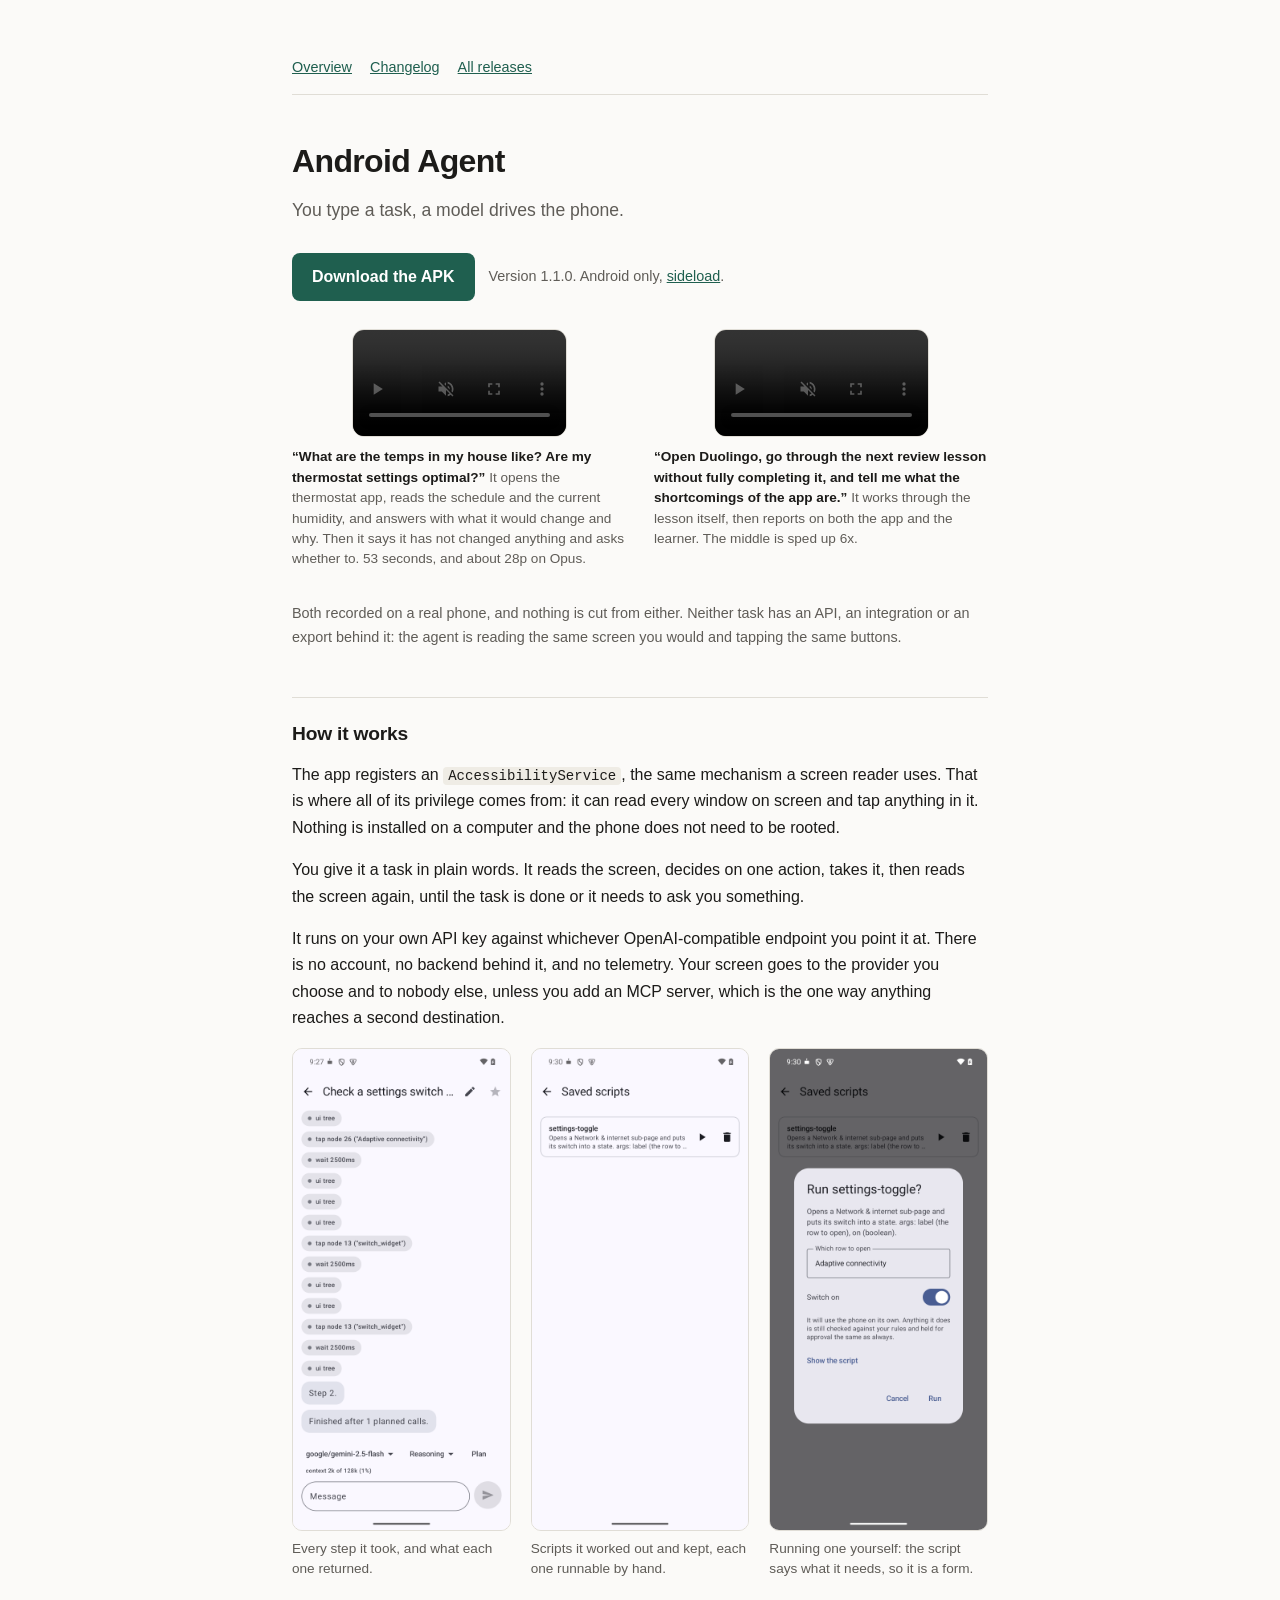
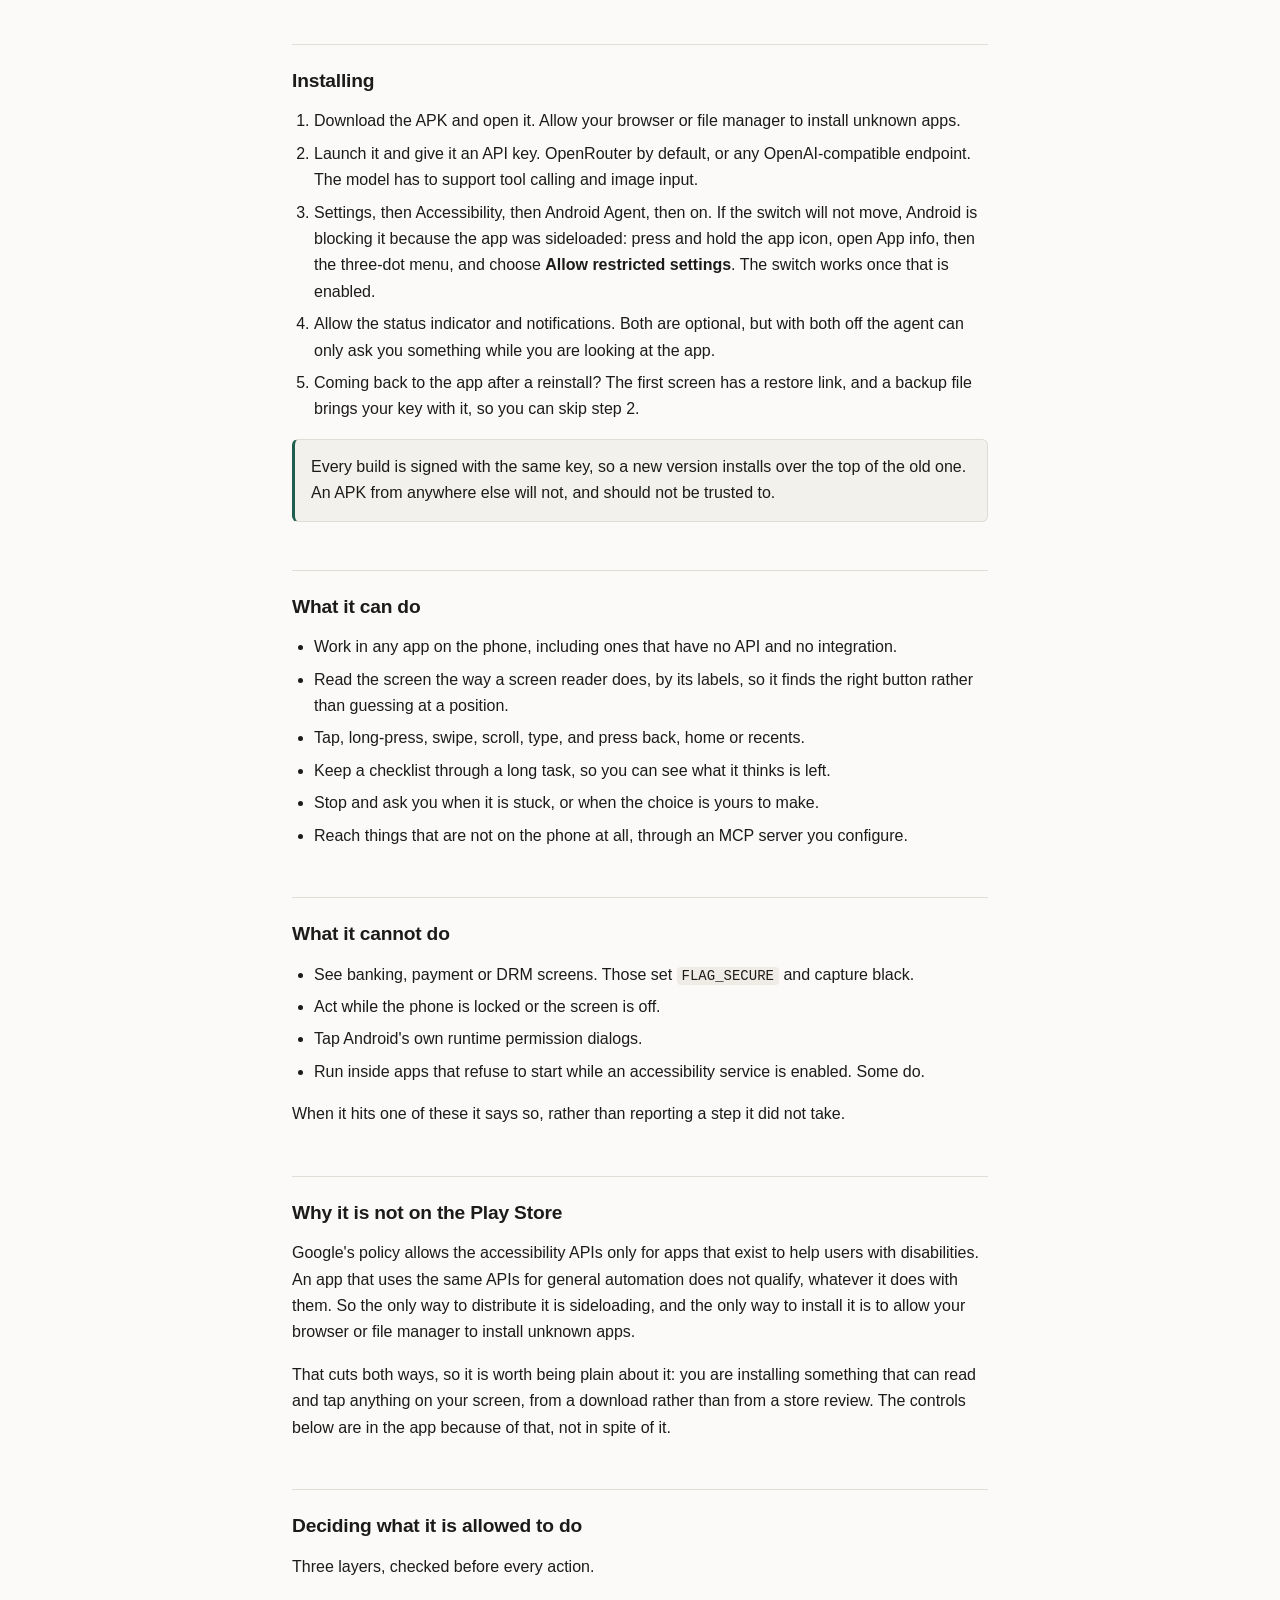
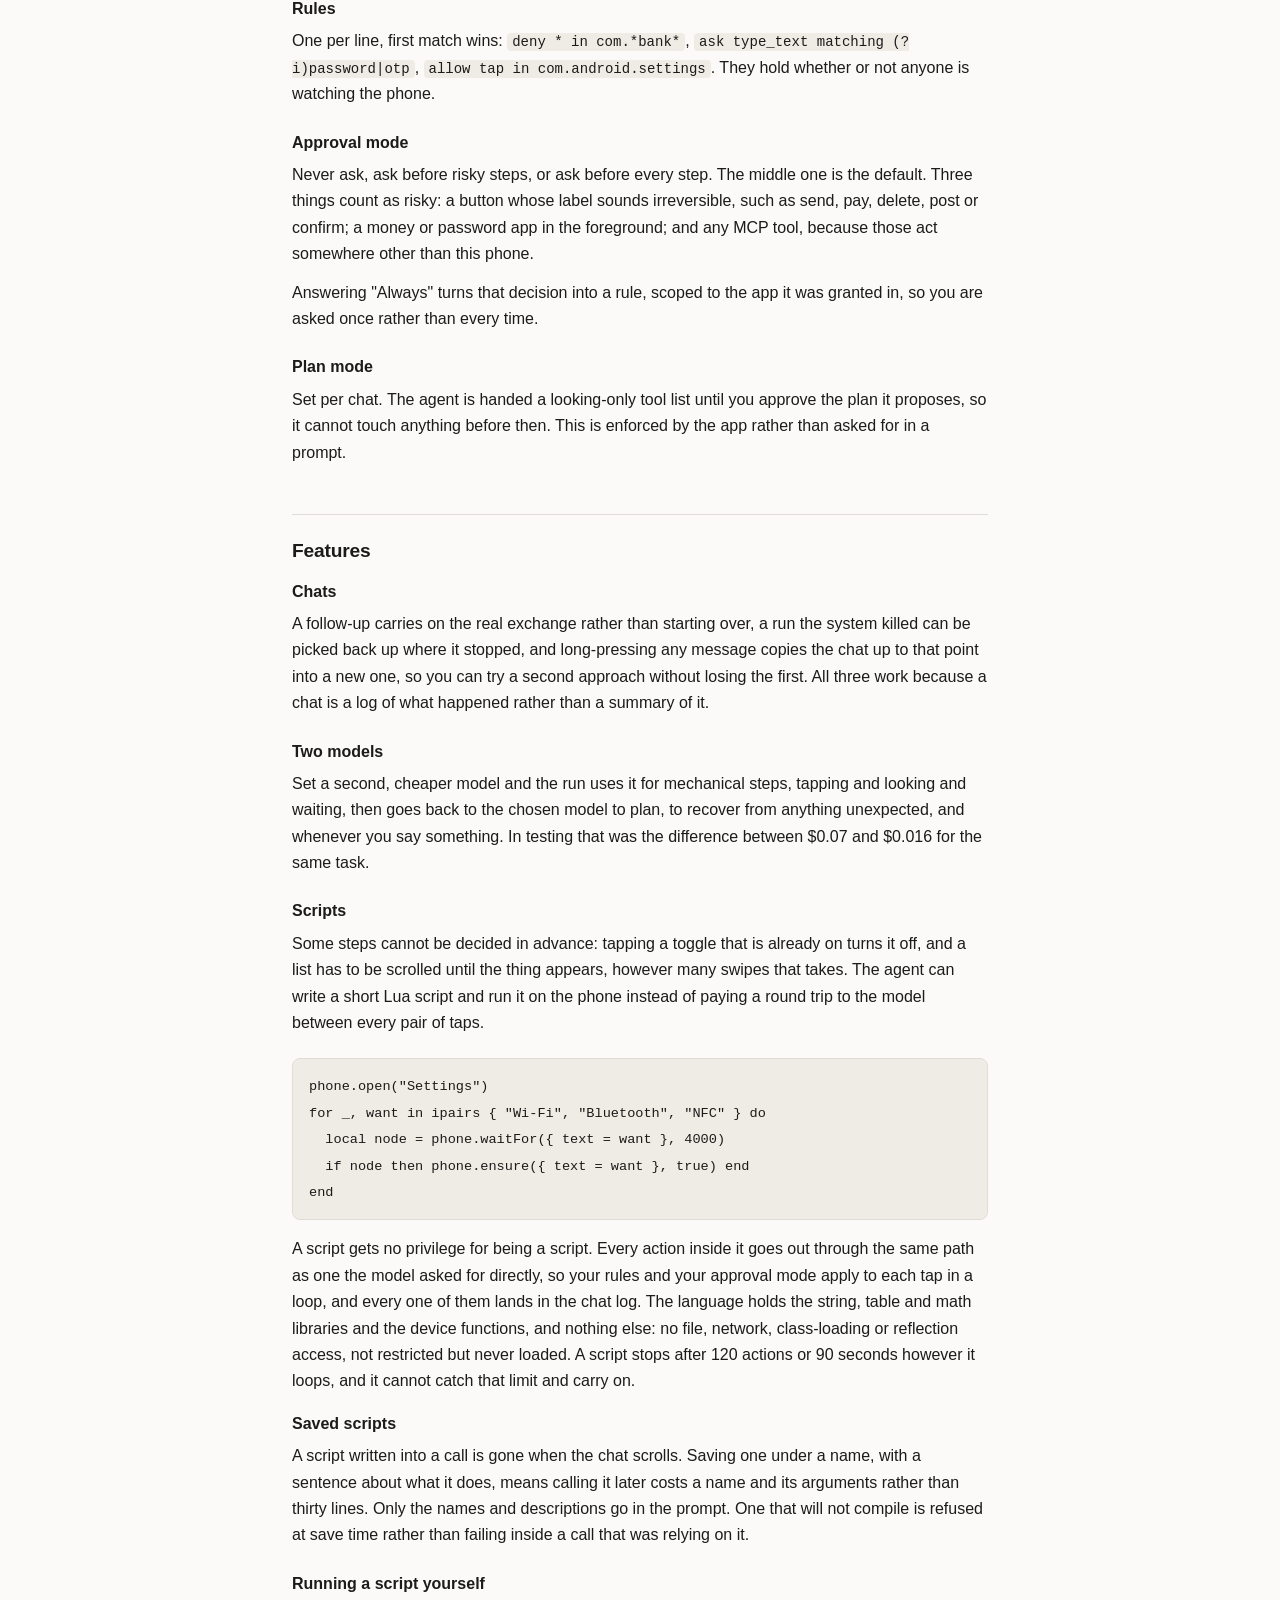
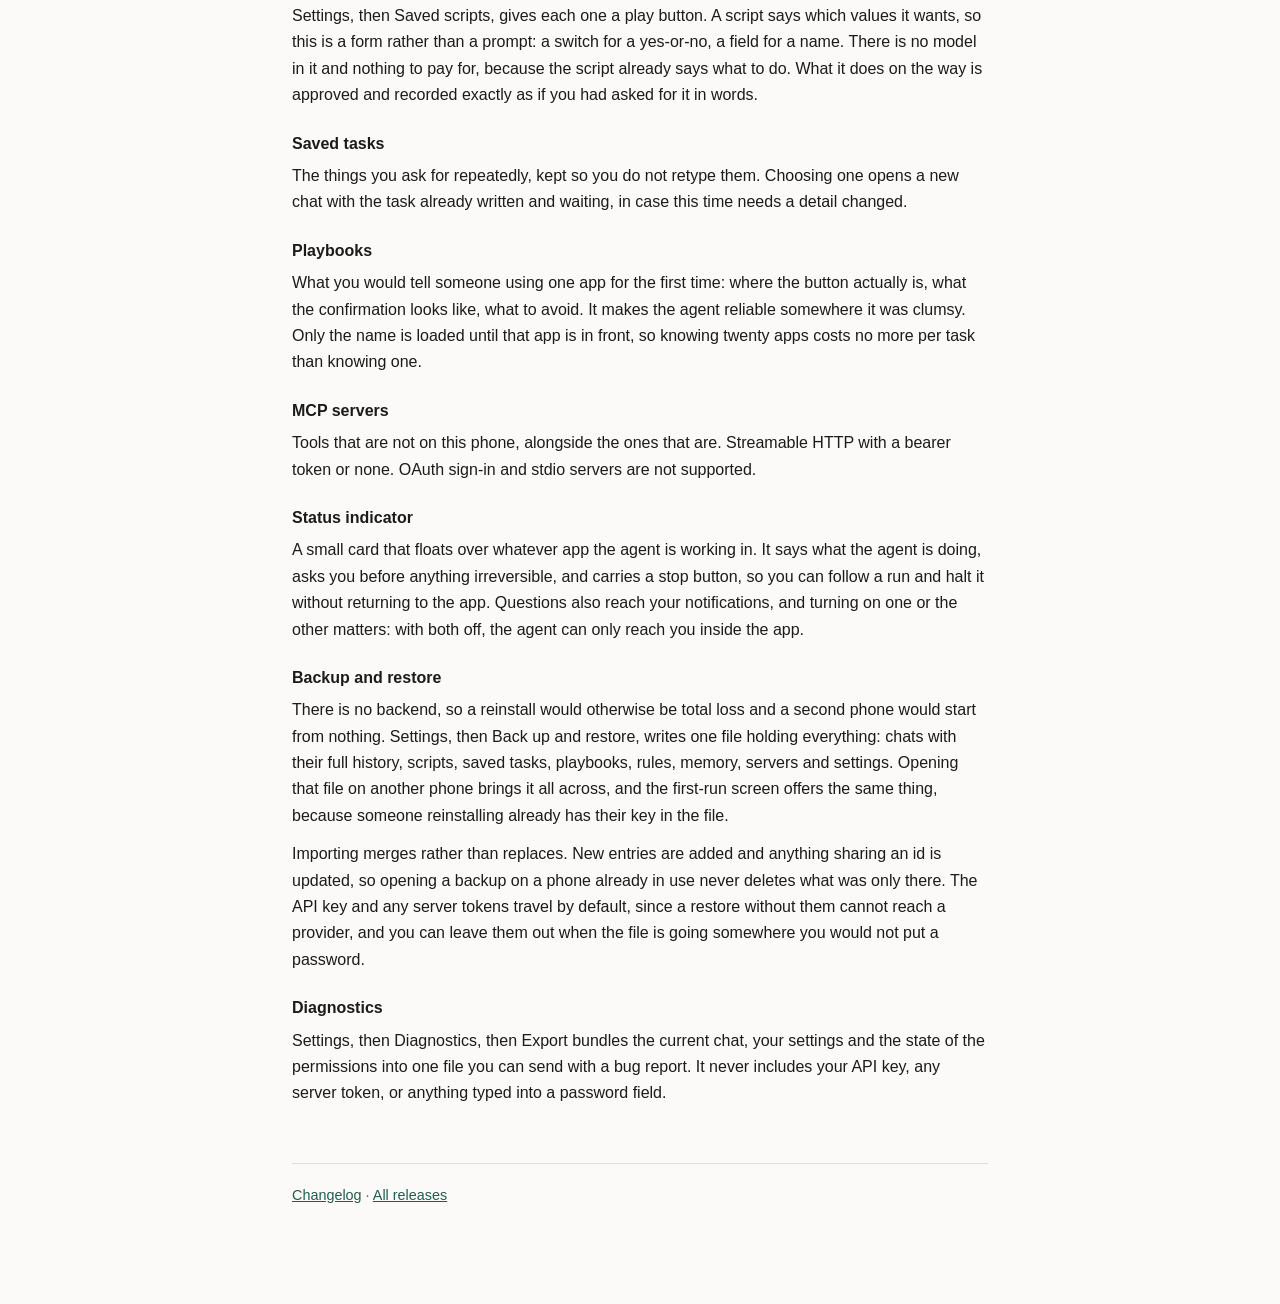
==== index.html @ 2c6f52ae "Stop claiming nothing was sped up The note under the two recordings still said "nothing sped up or c" ====
<!doctype html>
<html lang="en">
<head>
<meta charset="utf-8">
<meta name="viewport" content="width=device-width, initial-scale=1">
<title>Android Agent</title>
<meta name="description" content="An on-device Android agent. You type a task, a model drives the phone.">
<link rel="stylesheet" href="style.css">
</head>
<body>
<div class="wrap">

<nav class="top">
  <a href="./">Overview</a>
  <a href="changelog.html">Changelog</a>
  <a href="https://github.com/Fox-Islam/android-agent-builds/releases">All releases</a>
</nav>

<h1>Android Agent</h1>
<p class="lede">You type a task, a model drives the phone.</p>

<div class="download">
  <a class="btn" href="https://github.com/Fox-Islam/android-agent-builds/releases/latest/download/android-agent.apk">Download the APK</a>
  <span class="meta">Version 1.1.0. Android only, <a href="#installing">sideload</a>.</span>
</div>

<div class="demos">
  <figure>
    <video controls muted playsinline preload="metadata" width="576" height="1280">
      <source src="media/thermostat.mp4#t=0.5" type="video/mp4">
    </video>
    <figcaption><strong>&ldquo;What are the temps in my house like? Are my thermostat
    settings optimal?&rdquo;</strong> It opens the thermostat app, reads the schedule and the
    current humidity, and answers with what it would change and why. Then it says it has not
    changed anything and asks whether to. 53 seconds, and about 28p on Opus.</figcaption>
  </figure>
  <figure>
    <video controls muted playsinline preload="metadata" width="576" height="1280">
      <source src="media/duolingo.mp4#t=0.5" type="video/mp4">
    </video>
    <figcaption><strong>&ldquo;Open Duolingo, go through the next review lesson without fully
    completing it, and tell me what the shortcomings of the app are.&rdquo;</strong> It works
    through the lesson itself, then reports on both the app and the learner. The middle is
    sped up 6x.</figcaption>
  </figure>
</div>

<p class="demo-note">Both recorded on a real phone, and nothing is cut from either. Neither task
has an API, an integration or an export behind it: the agent is reading the same screen you would
and tapping the same buttons.</p>

<h2>How it works</h2>

<p>The app registers an <code>AccessibilityService</code>, the same mechanism a screen reader
uses. That is where all of its privilege comes from: it can read every window on screen and tap
anything in it. Nothing is installed on a computer and the phone does not need to be rooted.</p>

<p>You give it a task in plain words. It reads the screen, decides on one action, takes it, then
reads the screen again, until the task is done or it needs to ask you something.</p>

<p>It runs on your own API key against whichever OpenAI-compatible endpoint you point it at.
There is no account, no backend behind it, and no telemetry. Your screen goes to the provider you
choose and to nobody else, unless you add an MCP server, which is the one way anything reaches a
second destination.</p>

<div class="shots">
  <figure>
    <img src="media/chat.png" alt="A chat transcript showing the agent's steps, each tool call
    listed with what it did and what came back." loading="lazy" width="1080" height="2400">
    <figcaption>Every step it took, and what each one returned.</figcaption>
  </figure>
  <figure>
    <img src="media/scripts.png" alt="The Saved scripts screen, listing one script called
    settings-toggle with a play button and a delete button." loading="lazy" width="1080" height="2400">
    <figcaption>Scripts it worked out and kept, each one runnable by hand.</figcaption>
  </figure>
  <figure>
    <img src="media/run-form.png" alt="A dialog headed Run settings-toggle, with a text field
    labelled Which row to open and a switch labelled Switch on." loading="lazy" width="1080" height="2400">
    <figcaption>Running one yourself: the script says what it needs, so it is a form.</figcaption>
  </figure>
</div>

<h2 id="installing">Installing</h2>

<ol>
  <li>Download the APK and open it. Allow your browser or file manager to install unknown apps.</li>
  <li>Launch it and give it an API key. OpenRouter by default, or any OpenAI-compatible endpoint.
      The model has to support tool calling and image input.</li>
  <li>Settings, then Accessibility, then Android Agent, then on. If the switch will not move,
      Android is blocking it because the app was sideloaded: press and hold the app icon, open App
      info, then the three-dot menu, and choose <strong>Allow restricted settings</strong>. The
      switch works once that is enabled.</li>
  <li>Allow the status indicator and notifications. Both are optional, but with both off the agent
      can only ask you something while you are looking at the app.</li>
  <li>Coming back to the app after a reinstall? The first screen has a restore link, and a backup
      file brings your key with it, so you can skip step 2.</li>
</ol>

<div class="note">
  <p>Every build is signed with the same key, so a new version installs over the top of the old one.
  An APK from anywhere else will not, and should not be trusted to.</p>
</div>

<h2>What it can do</h2>

<ul>
  <li>Work in any app on the phone, including ones that have no API and no integration.</li>
  <li>Read the screen the way a screen reader does, by its labels, so it finds the right
      button rather than guessing at a position.</li>
  <li>Tap, long-press, swipe, scroll, type, and press back, home or recents.</li>
  <li>Keep a checklist through a long task, so you can see what it thinks is left.</li>
  <li>Stop and ask you when it is stuck, or when the choice is yours to make.</li>
  <li>Reach things that are not on the phone at all, through an MCP server you configure.</li>
</ul>

<h2>What it cannot do</h2>

<ul>
  <li>See banking, payment or DRM screens. Those set <code>FLAG_SECURE</code> and capture black.</li>
  <li>Act while the phone is locked or the screen is off.</li>
  <li>Tap Android's own runtime permission dialogs.</li>
  <li>Run inside apps that refuse to start while an accessibility service is enabled. Some do.</li>
</ul>

<p>When it hits one of these it says so, rather than reporting a step it did not take.</p>

<h2>Why it is not on the Play Store</h2>

<p>Google's policy allows the accessibility APIs only for apps that exist to help users with
disabilities. An app that uses the same APIs for general automation does not qualify, whatever it
does with them. So the only way to distribute it is sideloading, and the only way to install it
is to allow your browser or file manager to install unknown apps.</p>

<p>That cuts both ways, so it is worth being plain about it: you are installing something that can
read and tap anything on your screen, from a download rather than from a store review. The controls
below are in the app because of that, not in spite of it.</p>

<h2>Deciding what it is allowed to do</h2>

<p>Three layers, checked before every action.</p>

<div class="feature">
  <h3>Rules</h3>
  <p>One per line, first match wins:
  <code>deny * in com.*bank*</code>, <code>ask type_text matching (?i)password|otp</code>,
  <code>allow tap in com.android.settings</code>. They hold whether or not anyone is watching
  the phone.</p>
</div>

<div class="feature">
  <h3>Approval mode</h3>
  <p>Never ask, ask before risky steps, or ask before every step. The middle one is the default.
  Three things count as risky: a button whose label sounds irreversible, such as send, pay,
  delete, post or confirm; a money or password app in the foreground; and any MCP tool, because
  those act somewhere other than this phone.</p>
  <p>Answering "Always" turns that decision into a rule, scoped to the app it was granted in, so
  you are asked once rather than every time.</p>
</div>

<div class="feature">
  <h3>Plan mode</h3>
  <p>Set per chat. The agent is handed a looking-only tool list until you approve the plan it
  proposes, so it cannot touch anything before then. This is enforced by the app rather than
  asked for in a prompt.</p>
</div>

<h2>Features</h2>

<div class="feature">
  <h3>Chats</h3>
  <p>A follow-up carries on the real exchange rather than starting over, a run the system killed
  can be picked back up where it stopped, and long-pressing any message copies the chat up to
  that point into a new one, so you can try a second approach without losing the first. All three
  work because a chat is a log of what happened rather than a summary of it.</p>
</div>

<div class="feature">
  <h3>Two models</h3>
  <p>Set a second, cheaper model and the run uses it for mechanical steps, tapping and looking and
  waiting, then goes back to the chosen model to plan, to recover from anything unexpected, and
  whenever you say something. In testing that was the difference between $0.07 and $0.016 for the
  same task.</p>
</div>

<div class="feature">
  <h3>Scripts</h3>
  <p>Some steps cannot be decided in advance: tapping a toggle that is already on turns it off, and
  a list has to be scrolled until the thing appears, however many swipes that takes. The agent can
  write a short Lua script and run it on the phone instead of paying a round trip to the model
  between every pair of taps.</p>
</div>

<pre><code>phone.open("Settings")
for _, want in ipairs { "Wi-Fi", "Bluetooth", "NFC" } do
  local node = phone.waitFor({ text = want }, 4000)
  if node then phone.ensure({ text = want }, true) end
end</code></pre>

<p>A script gets no privilege for being a script. Every action inside it goes out through the same
path as one the model asked for directly, so your rules and your approval mode apply to each tap in
a loop, and every one of them lands in the chat log. The language holds the string, table and math
libraries and the device functions, and nothing else: no file, network, class-loading or reflection
access, not restricted but never loaded. A script stops after 120 actions or 90 seconds however it
loops, and it cannot catch that limit and carry on.</p>

<div class="feature">
  <h3>Saved scripts</h3>
  <p>A script written into a call is gone when the chat scrolls. Saving one under a name, with a
  sentence about what it does, means calling it later costs a name and its arguments rather than
  thirty lines. Only the names and descriptions go in the prompt. One that will not compile is
  refused at save time rather than failing inside a call that was relying on it.</p>
</div>

<div class="feature">
  <h3>Running a script yourself</h3>
  <p>Settings, then Saved scripts, gives each one a play button. A script says which values it wants,
  so this is a form rather than a prompt: a switch for a yes-or-no, a field for a name. There is no
  model in it and nothing to pay for, because the script already says what to do. What it does on the
  way is approved and recorded exactly as if you had asked for it in words.</p>
</div>

<div class="feature">
  <h3>Saved tasks</h3>
  <p>The things you ask for repeatedly, kept so you do not retype them. Choosing one opens a new
  chat with the task already written and waiting, in case this time needs a detail changed.</p>
</div>

<div class="feature">
  <h3>Playbooks</h3>
  <p>What you would tell someone using one app for the first time: where the button actually is,
  what the confirmation looks like, what to avoid. It makes the agent reliable somewhere it was
  clumsy. Only the name is loaded until that app is in front, so knowing twenty apps costs no more
  per task than knowing one.</p>
</div>

<div class="feature">
  <h3>MCP servers</h3>
  <p>Tools that are not on this phone, alongside the ones that are. Streamable HTTP with a bearer
  token or none. OAuth sign-in and stdio servers are not supported.</p>
</div>

<div class="feature">
  <h3>Status indicator</h3>
  <p>A small card that floats over whatever app the agent is working in. It says what the agent is
  doing, asks you before anything irreversible, and carries a stop button, so you can follow a run
  and halt it without returning to the app. Questions also reach your notifications, and turning on
  one or the other matters: with both off, the agent can only reach you inside the app.</p>
</div>

<div class="feature">
  <h3>Backup and restore</h3>
  <p>There is no backend, so a reinstall would otherwise be total loss and a second phone would
  start from nothing. Settings, then Back up and restore, writes one file holding everything: chats
  with their full history, scripts, saved tasks, playbooks, rules, memory, servers and settings.
  Opening that file on another phone brings it all across, and the first-run screen offers the same
  thing, because someone reinstalling already has their key in the file.</p>
  <p>Importing merges rather than replaces. New entries are added and anything sharing an id is
  updated, so opening a backup on a phone already in use never deletes what was only there. The API
  key and any server tokens travel by default, since a restore without them cannot reach a provider,
  and you can leave them out when the file is going somewhere you would not put a password.</p>
</div>

<div class="feature">
  <h3>Diagnostics</h3>
  <p>Settings, then Diagnostics, then Export bundles the current chat, your settings and the state of
  the permissions into one file you can send with a bug report. It never includes your API key, any
  server token, or anything typed into a password field.</p>
</div>


<footer>
  <p><a href="changelog.html">Changelog</a> &middot;
     <a href="https://github.com/Fox-Islam/android-agent-builds/releases">All releases</a></p>
</footer>

</div>
</body>
</html>
---- style.css ----
:root {
  --bg: #fbfaf8;
  --fg: #1c1b19;
  --muted: #5f5c57;
  --rule: #e0ddd6;
  --card: #f3f1ec;
  --link: #1f5f4f;
  --accent: #1f5f4f;
  --accent-fg: #ffffff;
  --code-bg: #efece5;
}

@media (prefers-color-scheme: dark) {
  :root {
    --bg: #17161a;
    --fg: #e8e6e1;
    --muted: #a09d97;
    --rule: #32303a;
    --card: #211f26;
    --link: #7fd0b6;
    --accent: #7fd0b6;
    --accent-fg: #10231d;
    --code-bg: #242229;
  }
}

* { box-sizing: border-box; }

body {
  margin: 0;
  background: var(--bg);
  color: var(--fg);
  font: 16px/1.65 -apple-system, BlinkMacSystemFont, "Segoe UI", Roboto, Helvetica, Arial, sans-serif;
  -webkit-font-smoothing: antialiased;
}

.wrap {
  max-width: 46rem;
  margin: 0 auto;
  padding: 0 20px;
  padding-block: 56px 80px;
}

h1 {
  font-size: 2rem;
  letter-spacing: -0.02em;
  margin: 0 0 8px;
}

h2 {
  font-size: 1.2rem;
  letter-spacing: -0.01em;
  margin: 48px 0 12px;
  padding-top: 20px;
  border-top: 1px solid var(--rule);
}

h3 {
  font-size: 1rem;
  margin: 28px 0 6px;
}

p, ul, ol { margin: 0 0 16px; }
ul, ol { padding-left: 22px; }
li { margin-bottom: 6px; }

a { color: var(--link); }
a:hover { text-decoration: none; }

.lede {
  font-size: 1.1rem;
  color: var(--muted);
  margin-bottom: 28px;
}

code {
  background: var(--code-bg);
  padding: 1px 5px;
  border-radius: 4px;
  font-family: ui-monospace, SFMono-Regular, Menlo, Consolas, monospace;
  font-size: 0.875em;
}

pre {
  background: var(--code-bg);
  border: 1px solid var(--rule);
  border-radius: 8px;
  padding: 14px 16px;
  overflow-x: auto;
  margin: 0 0 16px;
}

pre code { background: none; padding: 0; font-size: 0.85rem; }

.download {
  display: flex;
  flex-wrap: wrap;
  align-items: center;
  gap: 14px;
  margin: 28px 0 8px;
}

.btn {
  display: inline-block;
  background: var(--accent);
  color: var(--accent-fg);
  text-decoration: none;
  font-weight: 600;
  padding: 11px 20px;
  border-radius: 8px;
}

.btn:hover { opacity: 0.88; }

.meta { color: var(--muted); font-size: 0.9rem; }

.note {
  background: var(--card);
  border: 1px solid var(--rule);
  border-left: 3px solid var(--accent);
  border-radius: 6px;
  padding: 14px 16px;
  margin: 0 0 16px;
}

.note p:last-child { margin-bottom: 0; }

.feature { margin-bottom: 22px; }
.feature h3 { margin-top: 0; }
.feature p { margin-bottom: 0; }
/* Most feature blocks are one paragraph; the ones that run to two need the gap back. */
.feature p + p { margin-top: 12px; }

nav.top {
  display: flex;
  gap: 18px;
  font-size: 0.9rem;
  margin-bottom: 40px;
  padding-bottom: 14px;
  border-bottom: 1px solid var(--rule);
}

footer {
  margin-top: 56px;
  padding-top: 20px;
  border-top: 1px solid var(--rule);
  color: var(--muted);
  font-size: 0.9rem;
}

.release { margin-bottom: 44px; }

.release h2 {
  display: flex;
  flex-wrap: wrap;
  align-items: baseline;
  gap: 12px;
}

.release h2 .date {
  font-size: 0.85rem;
  font-weight: 400;
  color: var(--muted);
}

/* ---- screenshots and the demo ------------------------------------------------ */

figure { margin: 0 0 16px; }

/* Two recordings side by side, stacking on a narrow screen. */
.demos {
  display: grid;
  grid-template-columns: repeat(auto-fit, minmax(230px, 1fr));
  gap: 28px;
  margin: 28px 0 16px;
}

.demos figure {
  display: flex;
  flex-direction: column;
  align-items: center;
}

/* A 576x1280 recording at full column width is 750px tall, which turns the top of the page
   into a wall of phone. Held to something nearer the size the thing actually is. */
.demos video {
  width: 100%;
  max-width: 215px;
  height: auto;
  border: 1px solid var(--rule);
  border-radius: 12px;
  background: var(--card);
  margin-bottom: 10px;
}

.demos figcaption strong { color: var(--fg); font-weight: 600; }

.demo-note {
  color: var(--muted);
  font-size: 0.9rem;
}

figcaption {
  color: var(--muted);
  font-size: 0.85rem;
  line-height: 1.5;
}

/* Phone screenshots are tall, so they get narrow columns and a shared baseline. */
.shots {
  display: grid;
  grid-template-columns: repeat(auto-fit, minmax(150px, 1fr));
  gap: 20px;
  margin: 0 0 24px;
}

.shots img {
  width: 100%;
  height: auto;
  display: block;
  border: 1px solid var(--rule);
  border-radius: 10px;
  margin-bottom: 8px;
}
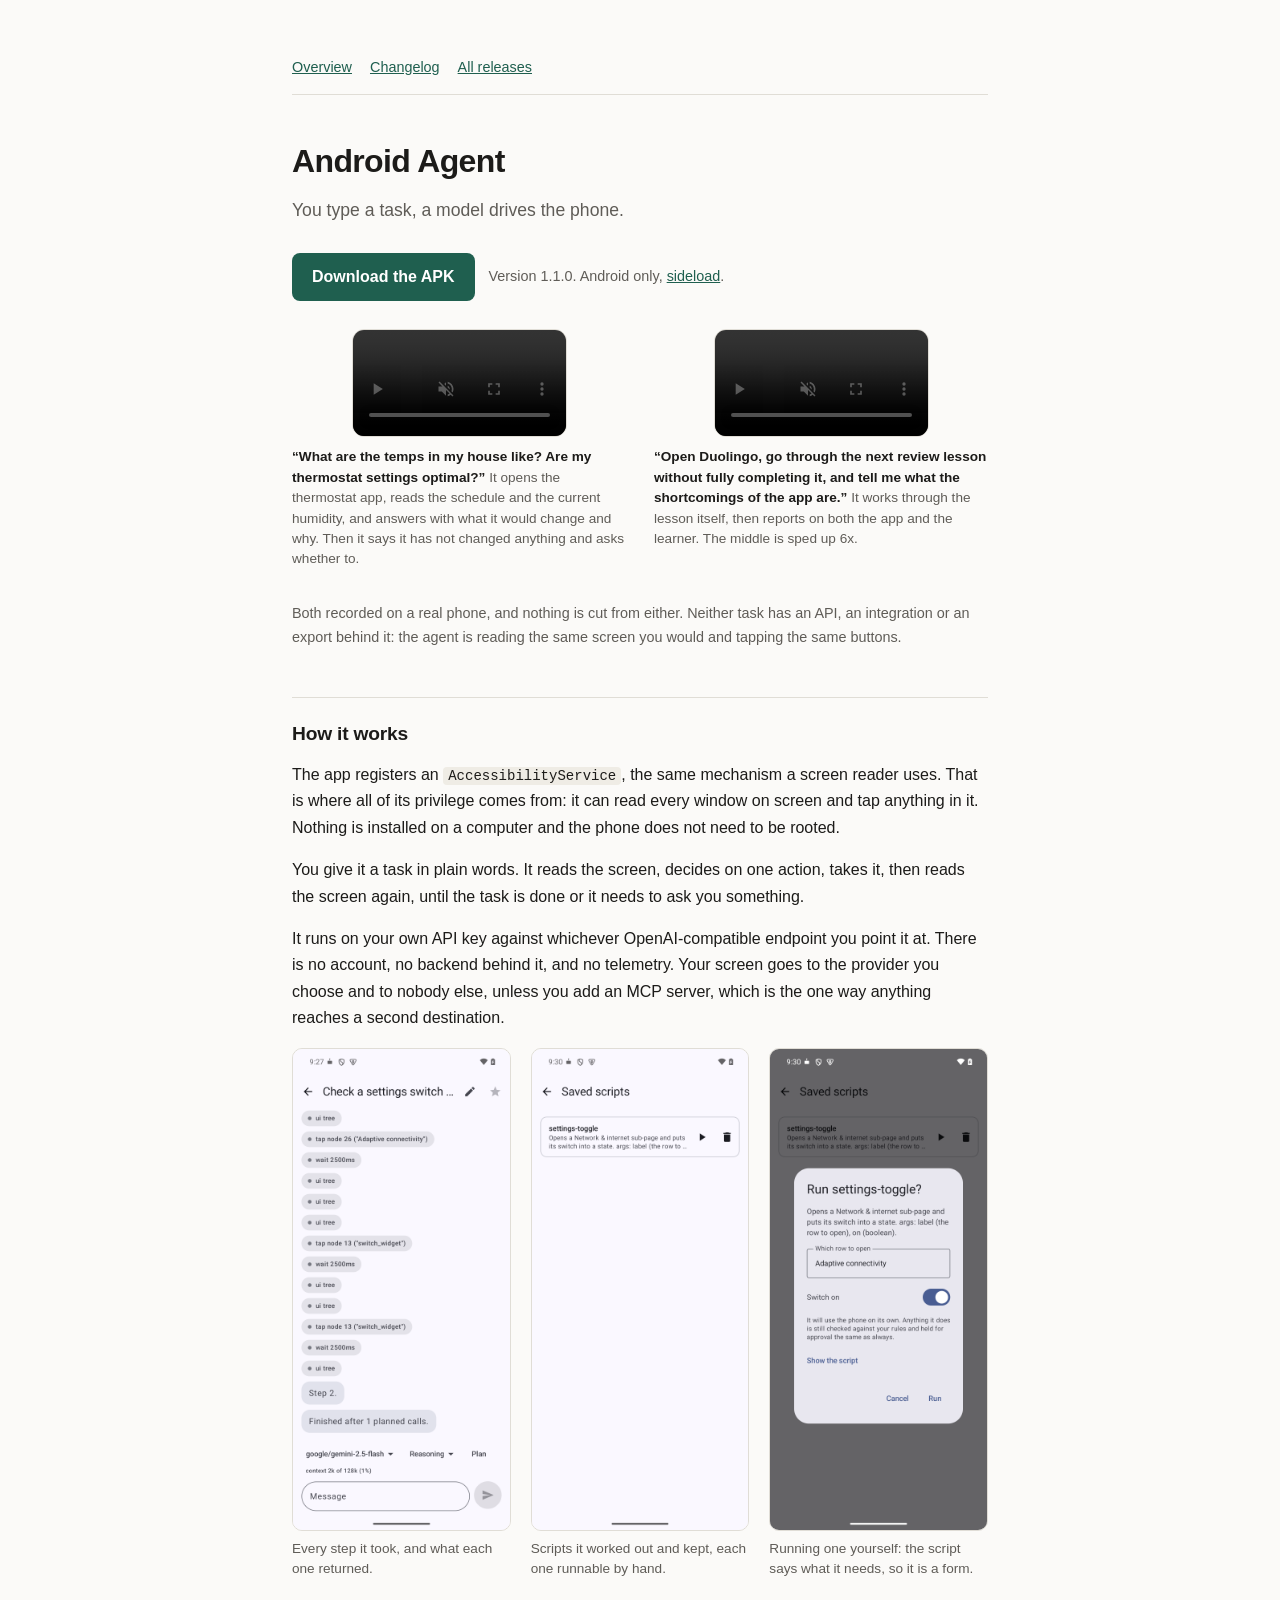
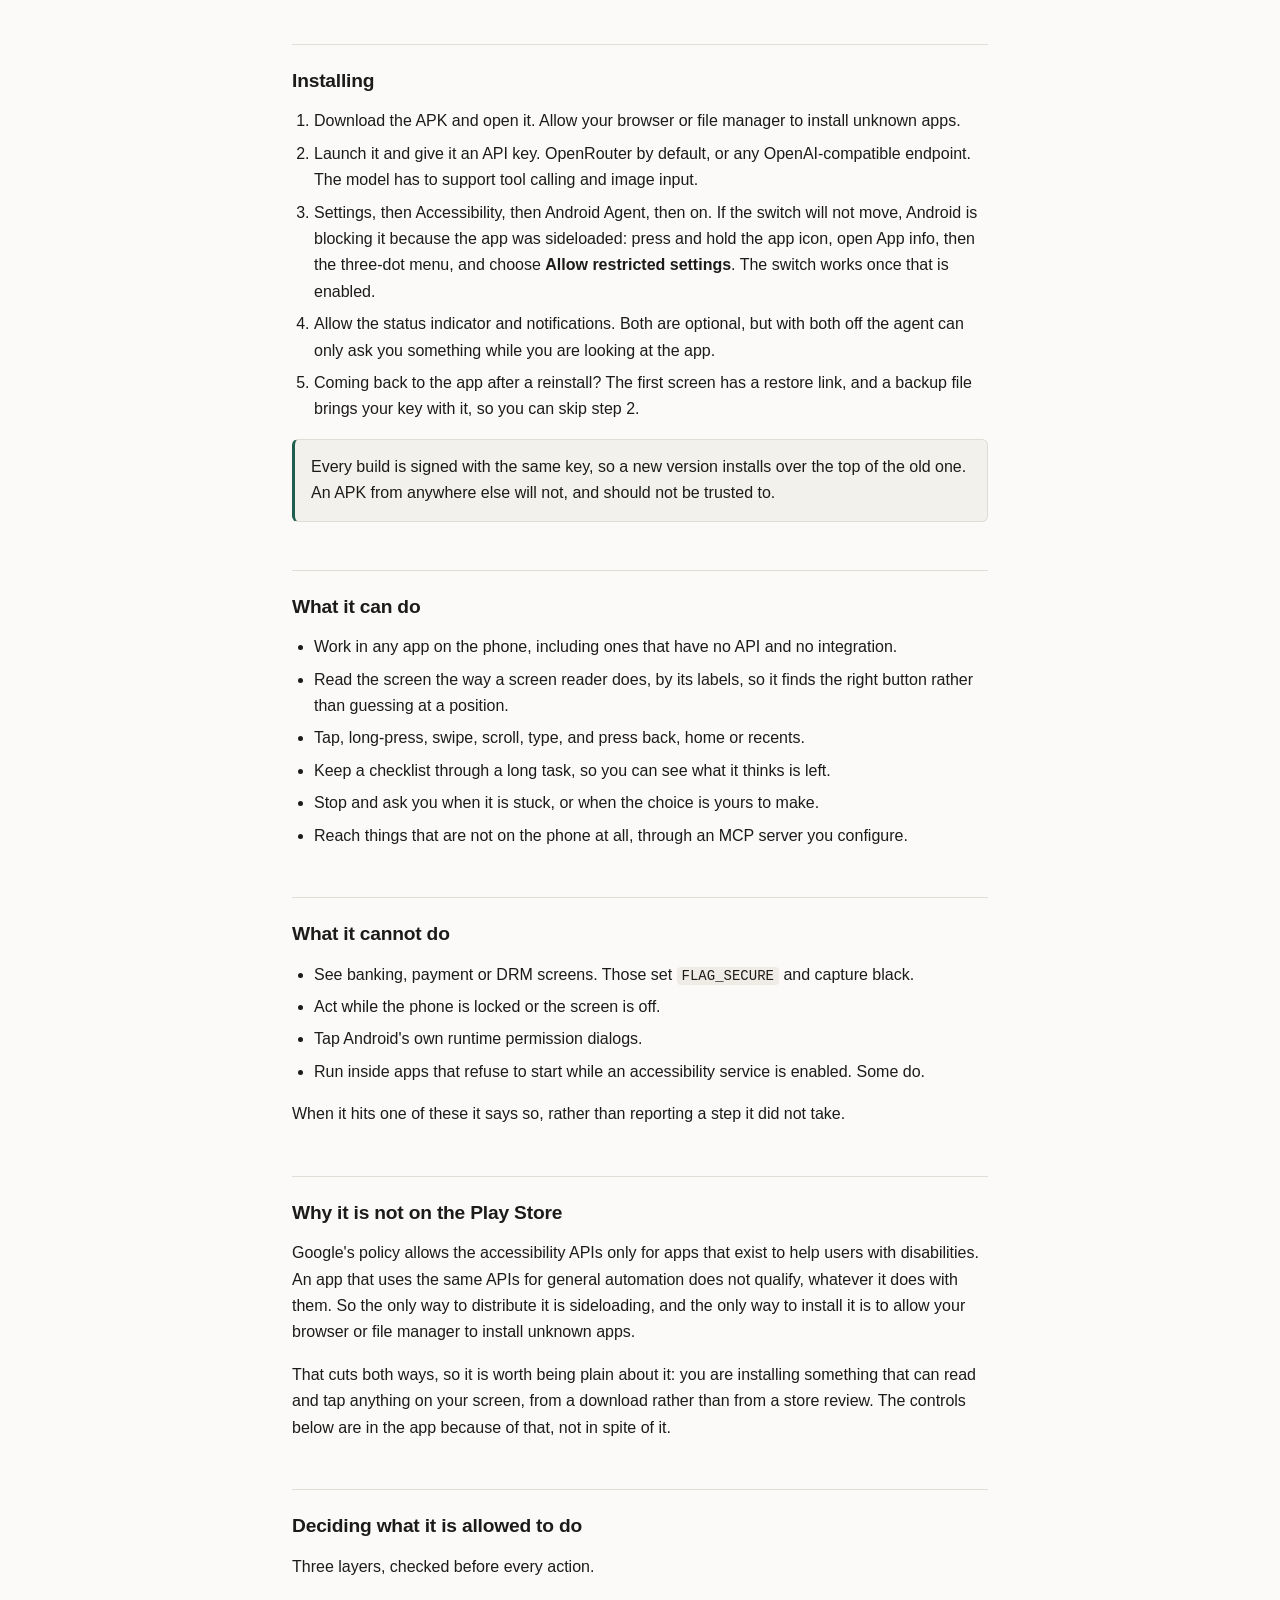
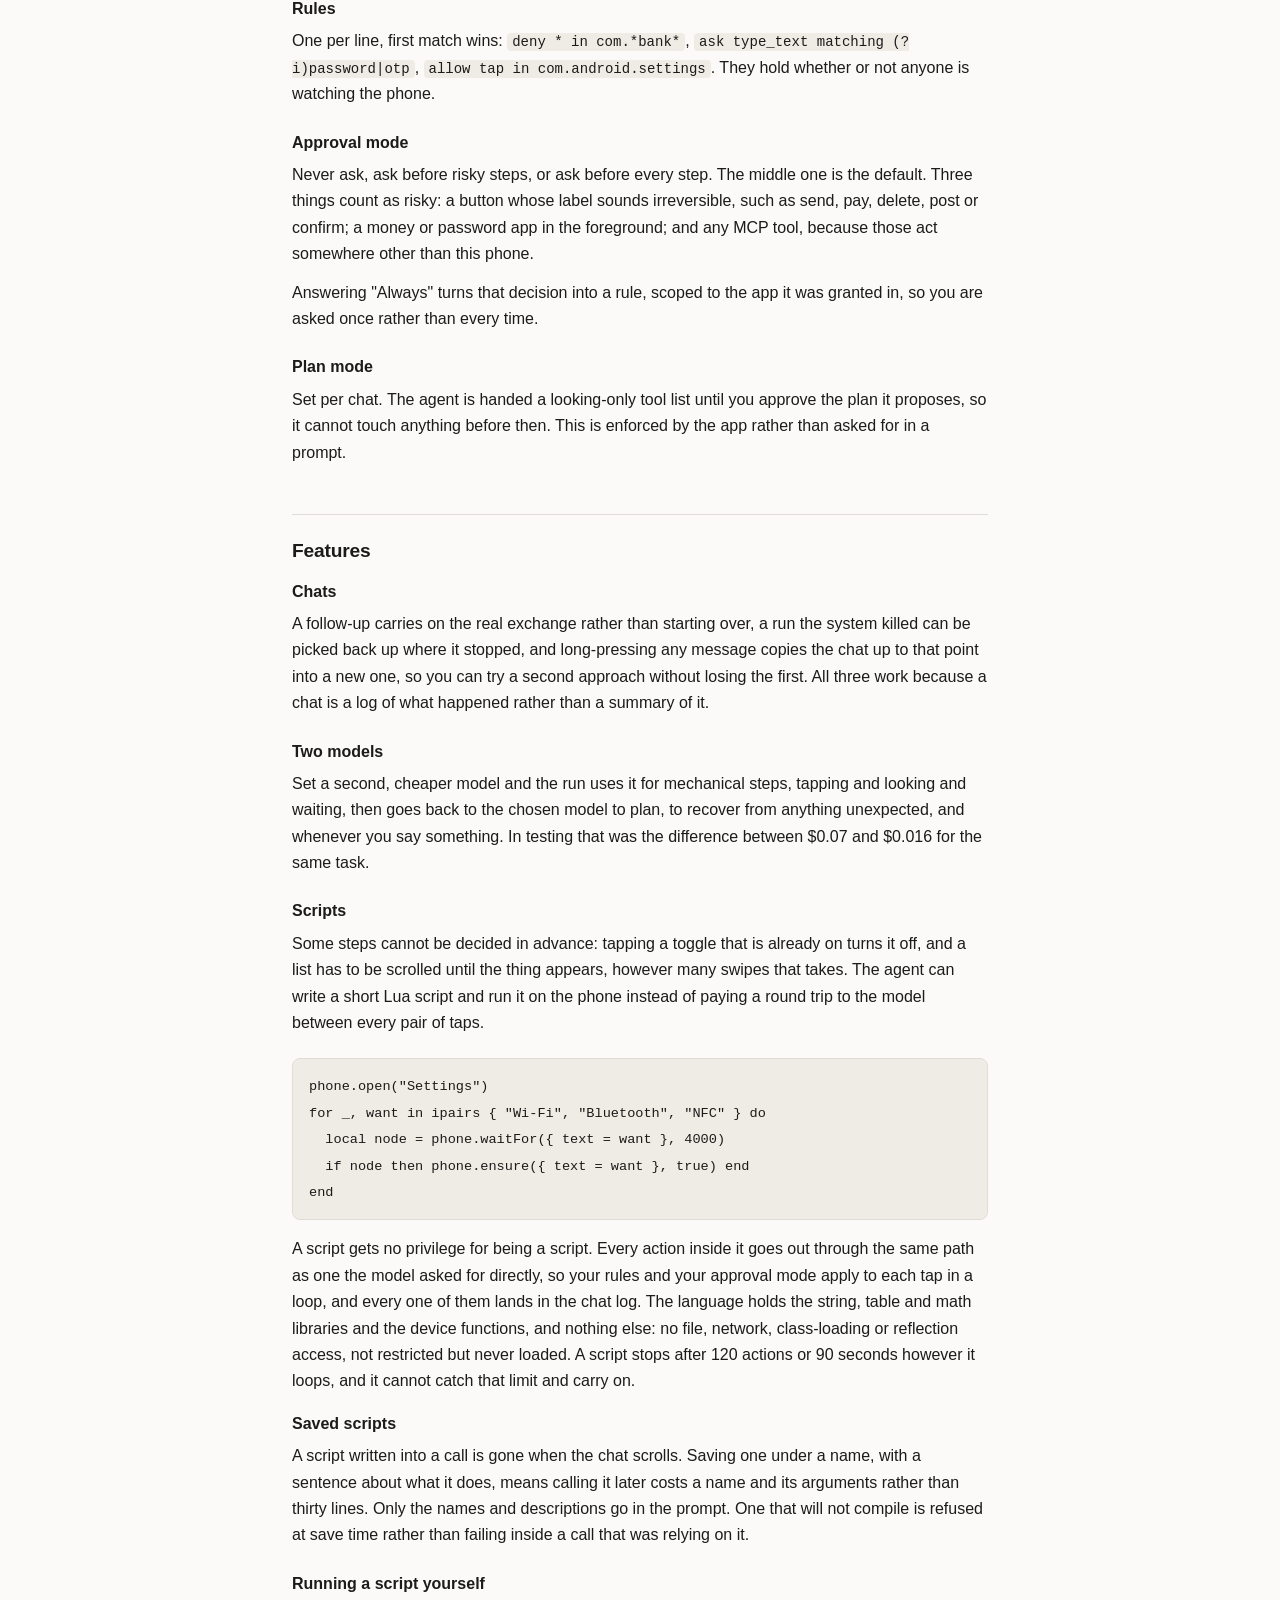
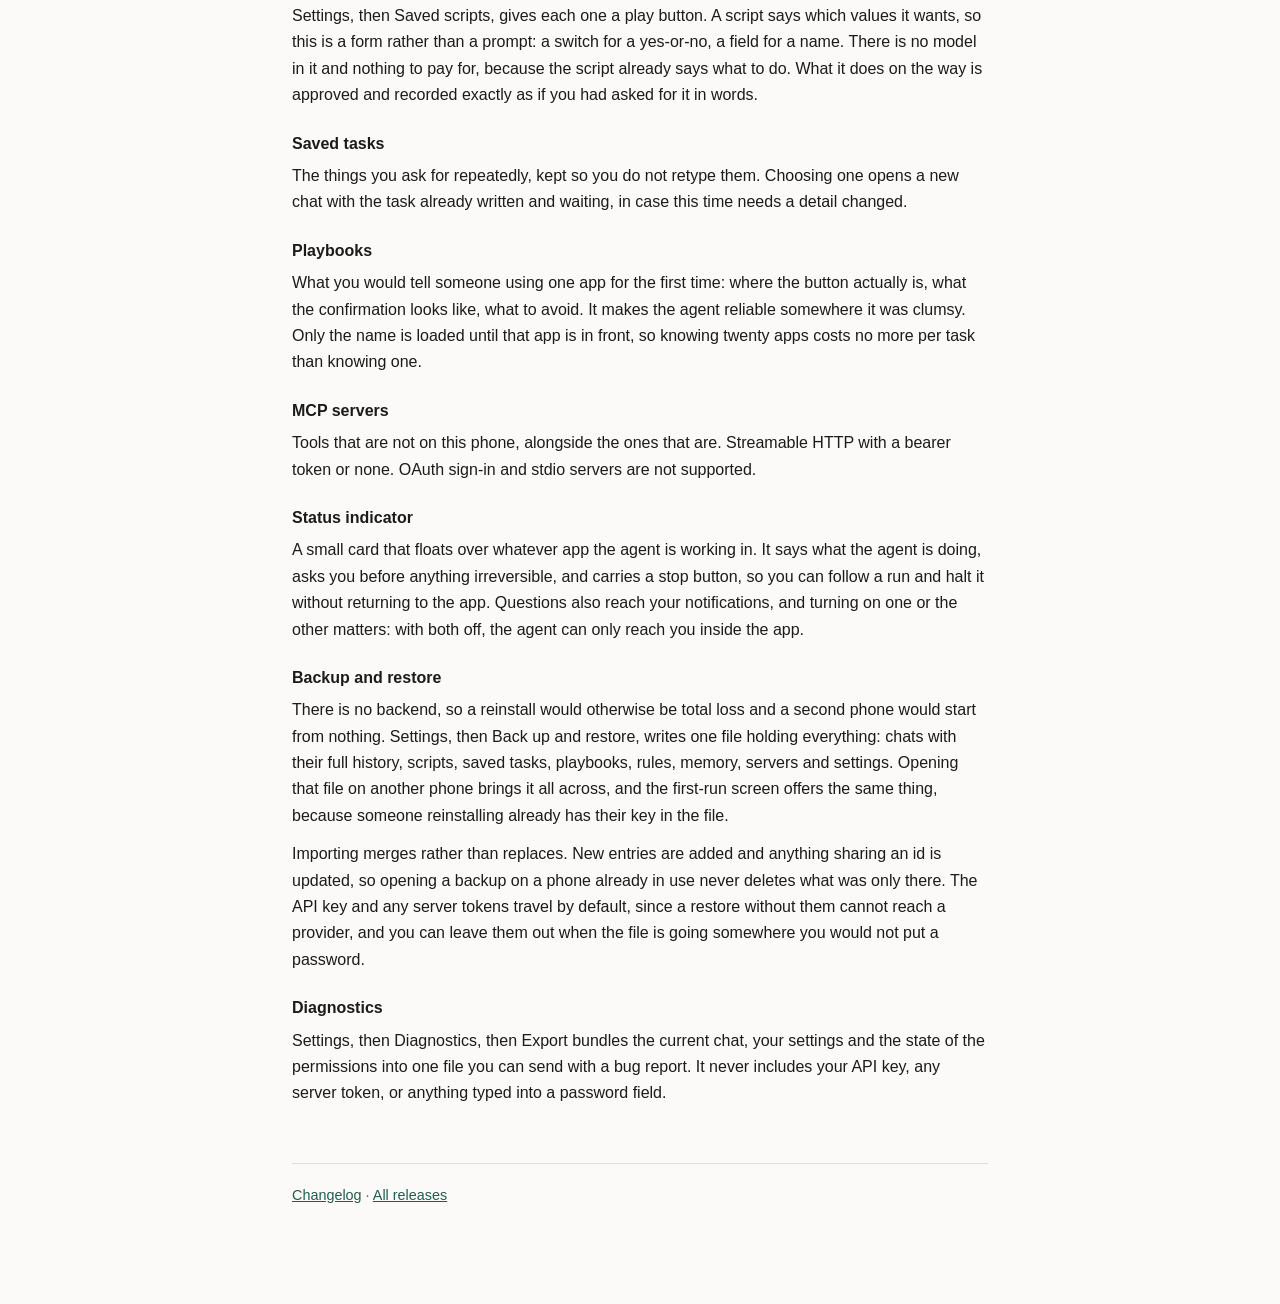
==== commit b3e9cfad: "Drop the runtime and cost from the thermostat caption" ====
--- a/index.html
+++ b/index.html
@@ -32,7 +32,7 @@
     <figcaption><strong>&ldquo;What are the temps in my house like? Are my thermostat
     settings optimal?&rdquo;</strong> It opens the thermostat app, reads the schedule and the
     current humidity, and answers with what it would change and why. Then it says it has not
-    changed anything and asks whether to. 53 seconds, and about 28p on Opus.</figcaption>
+    changed anything and asks whether to.</figcaption>
   </figure>
   <figure>
     <video controls muted playsinline preload="metadata" width="576" height="1280">
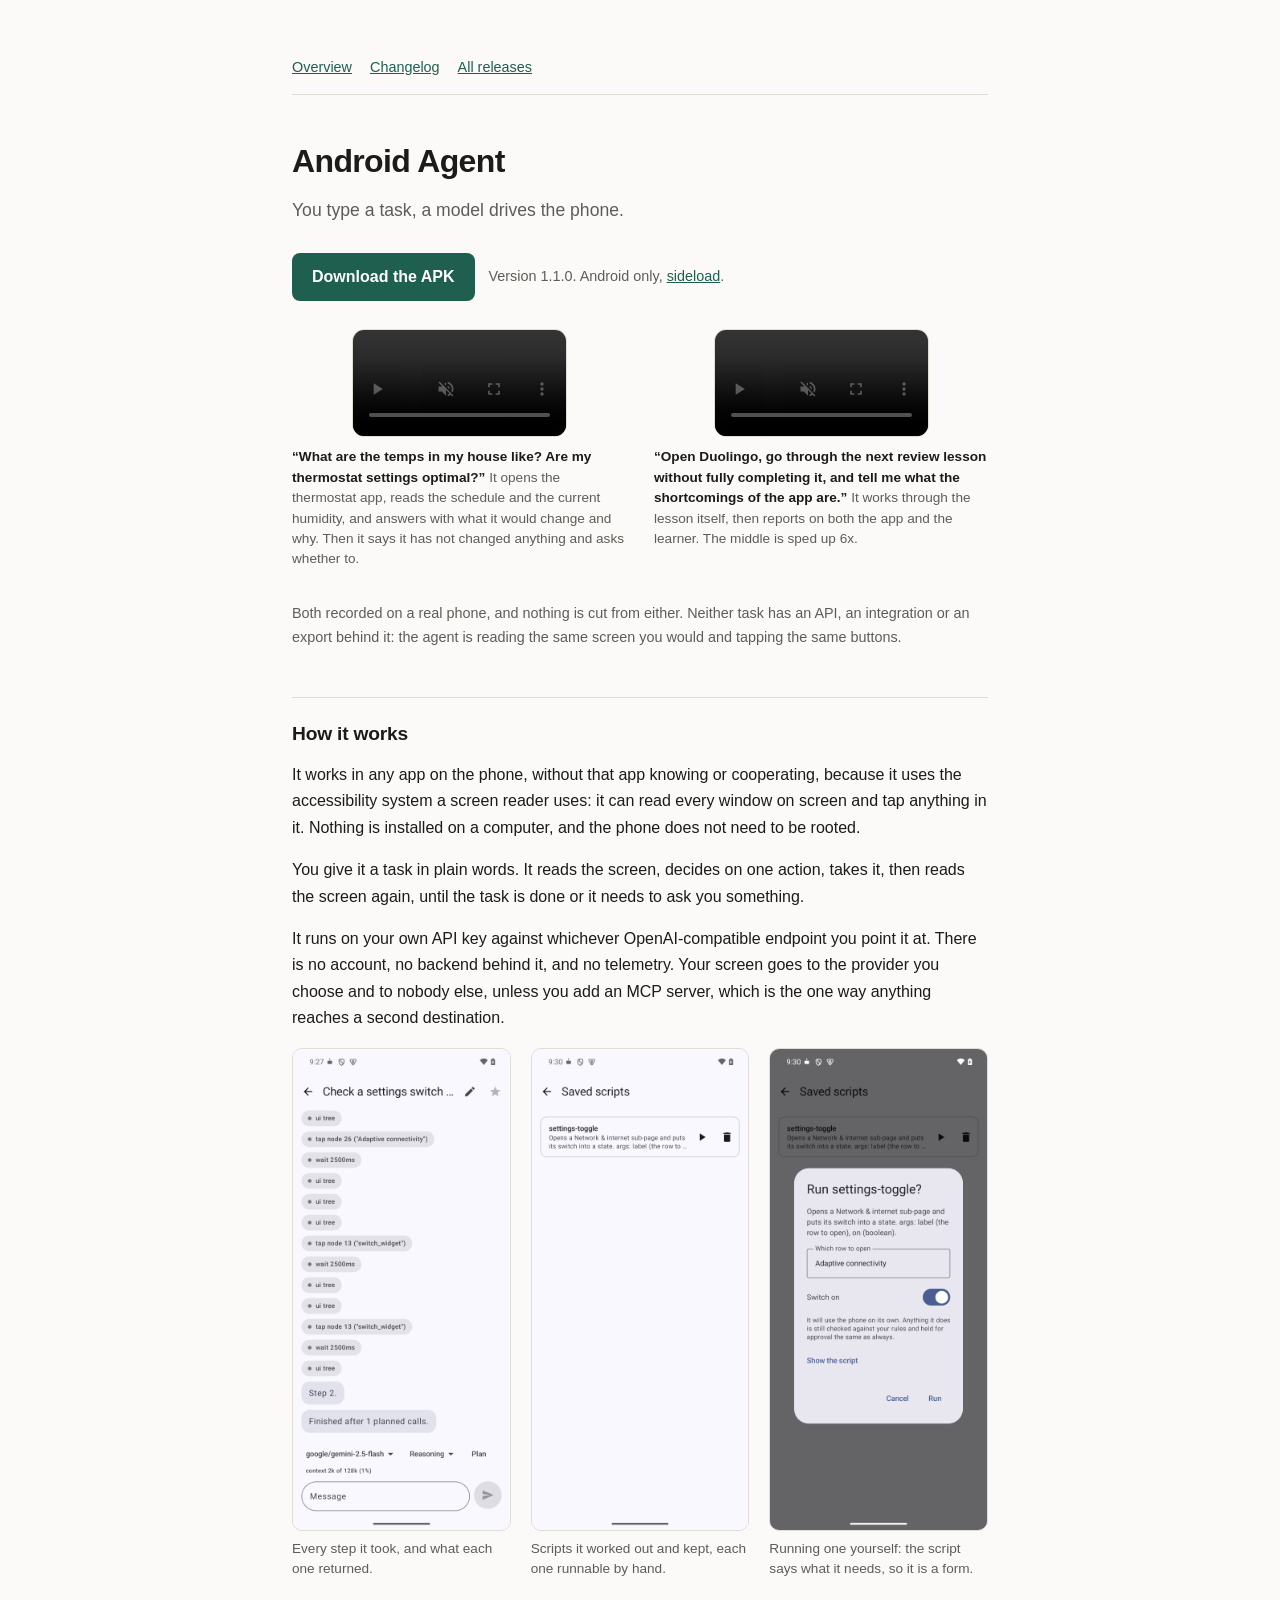
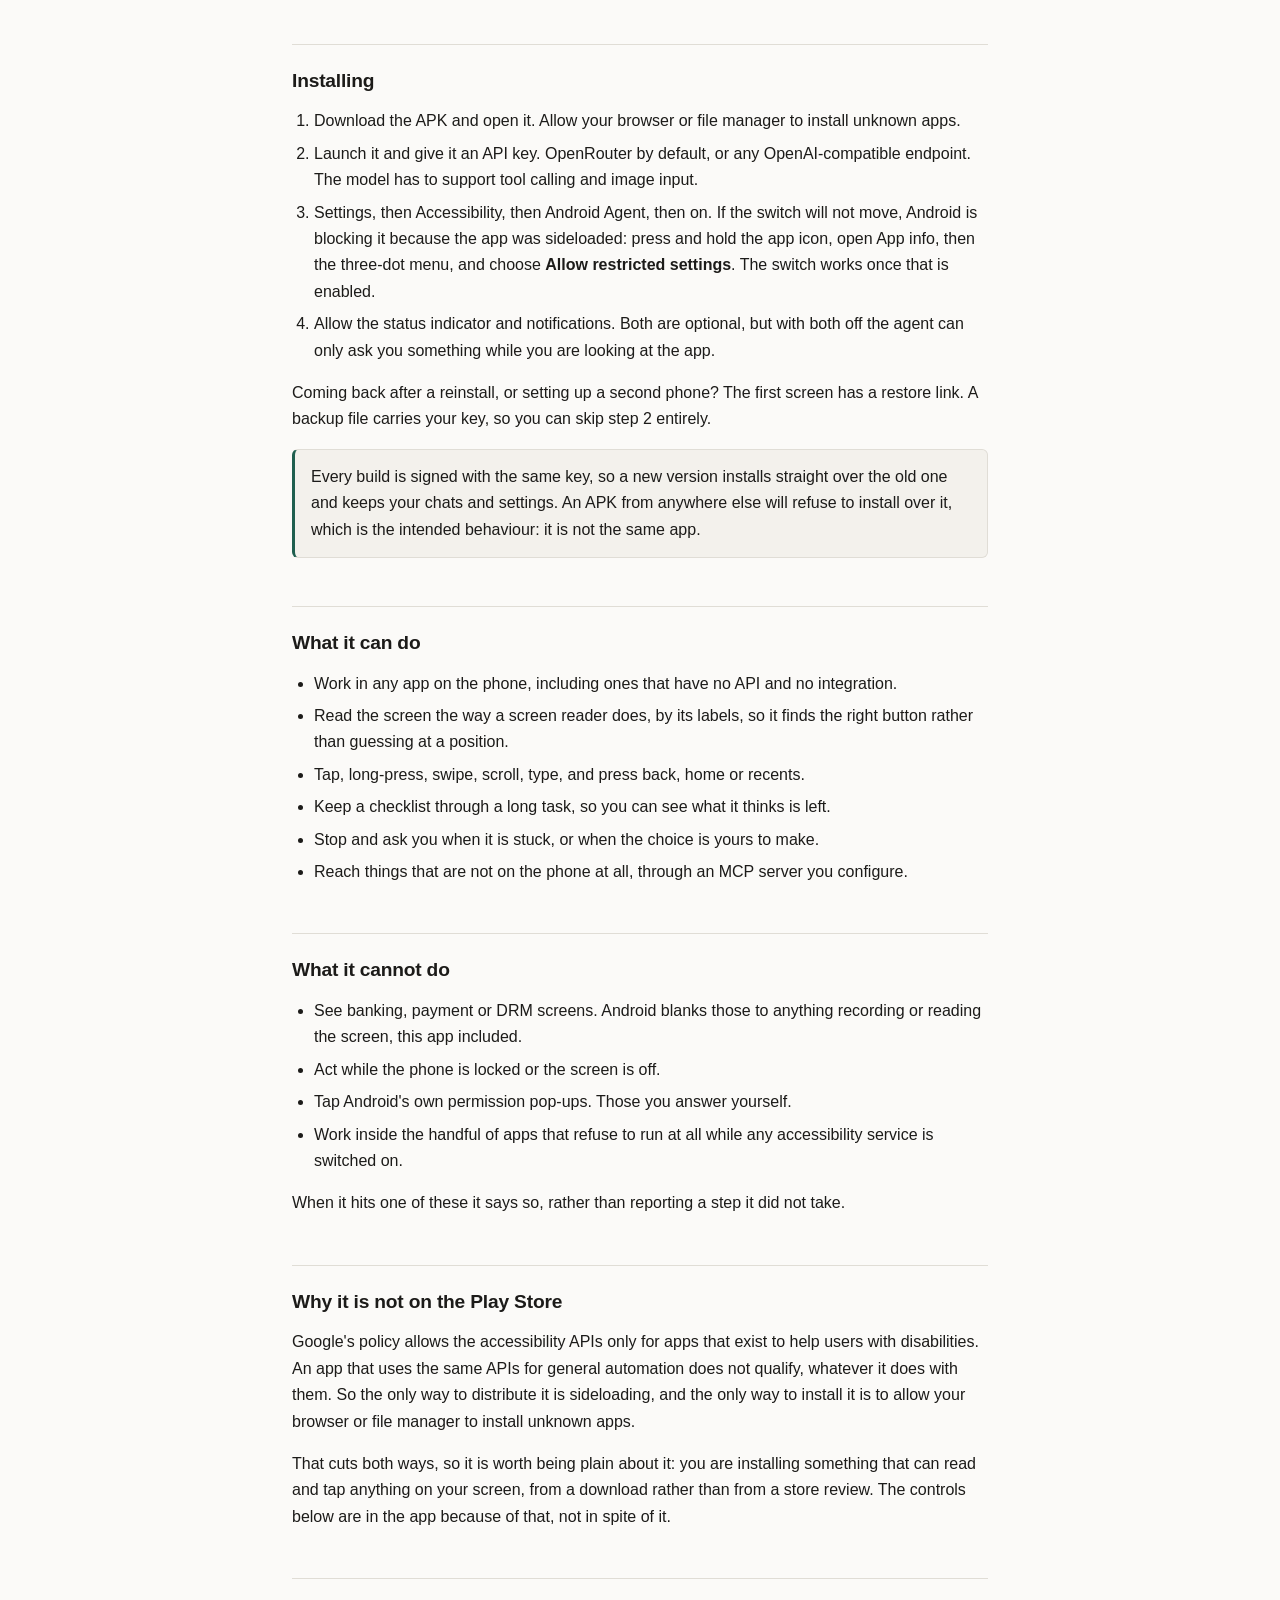
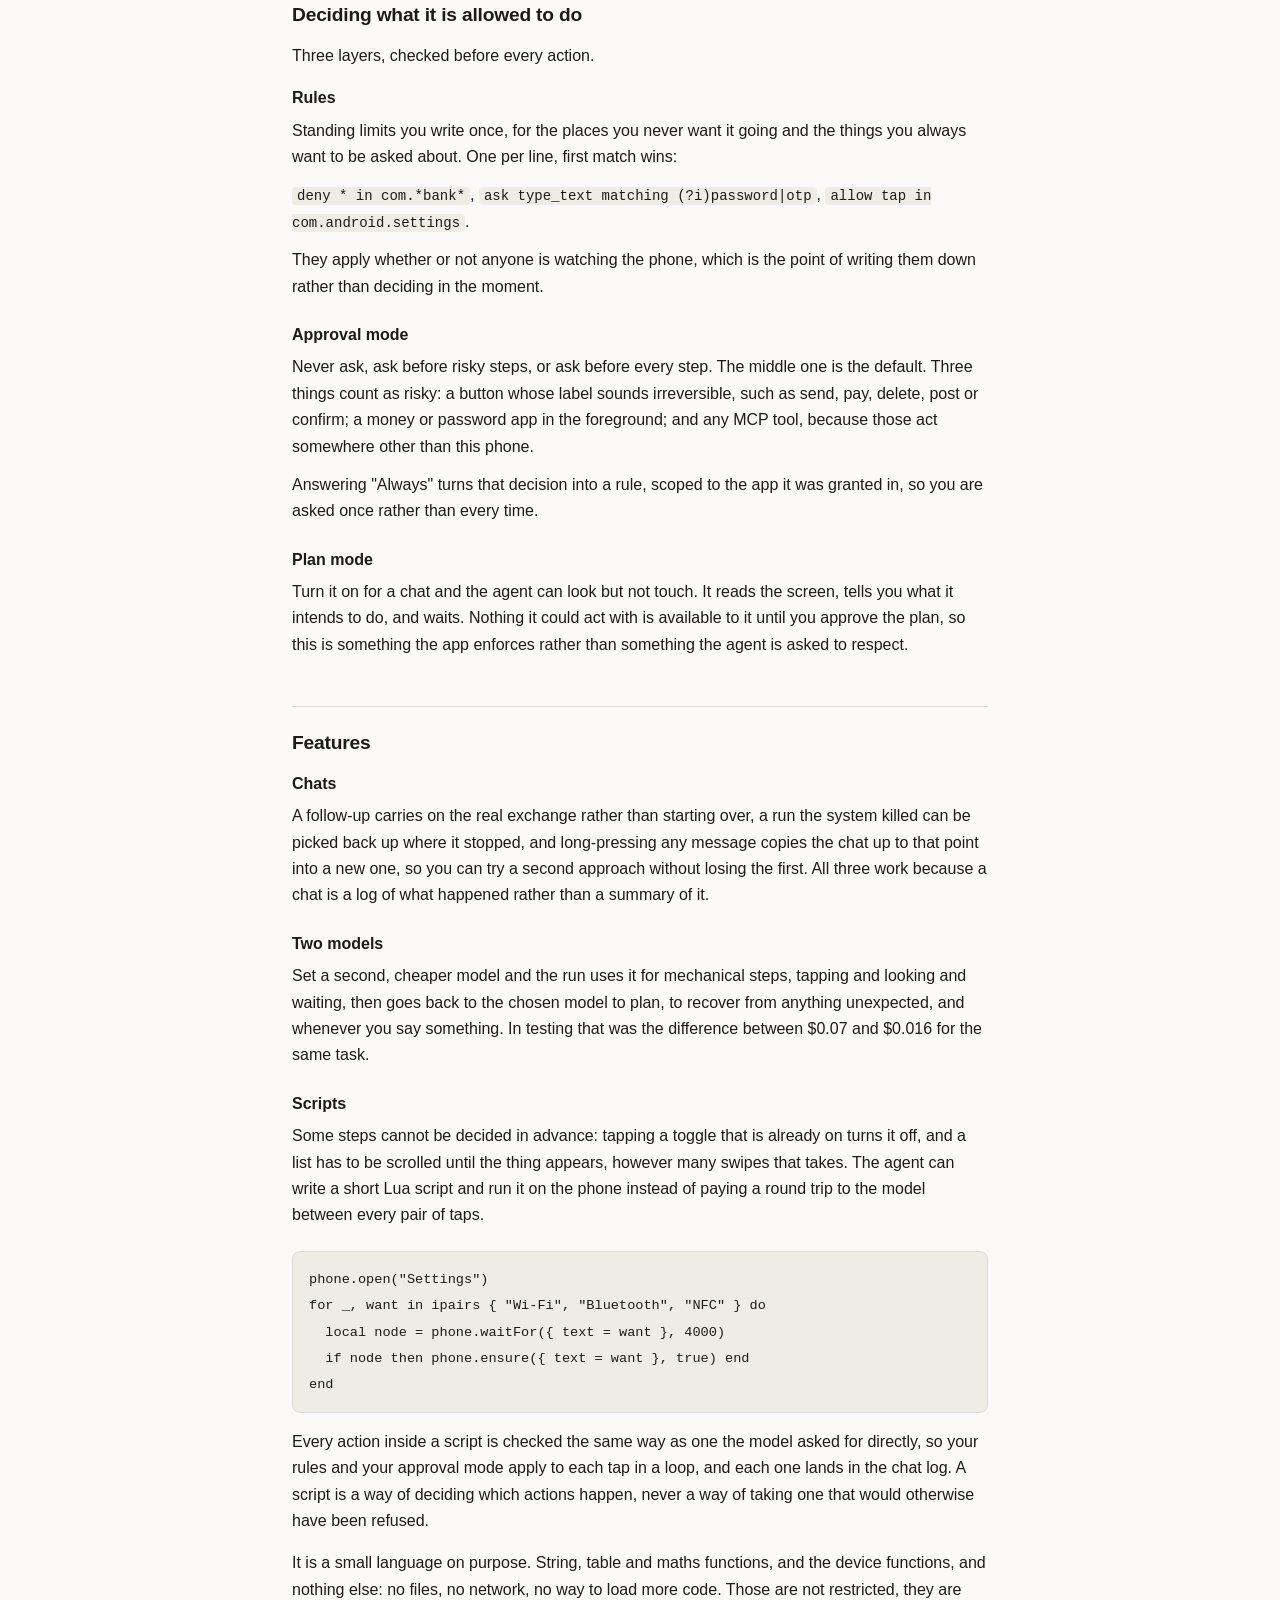
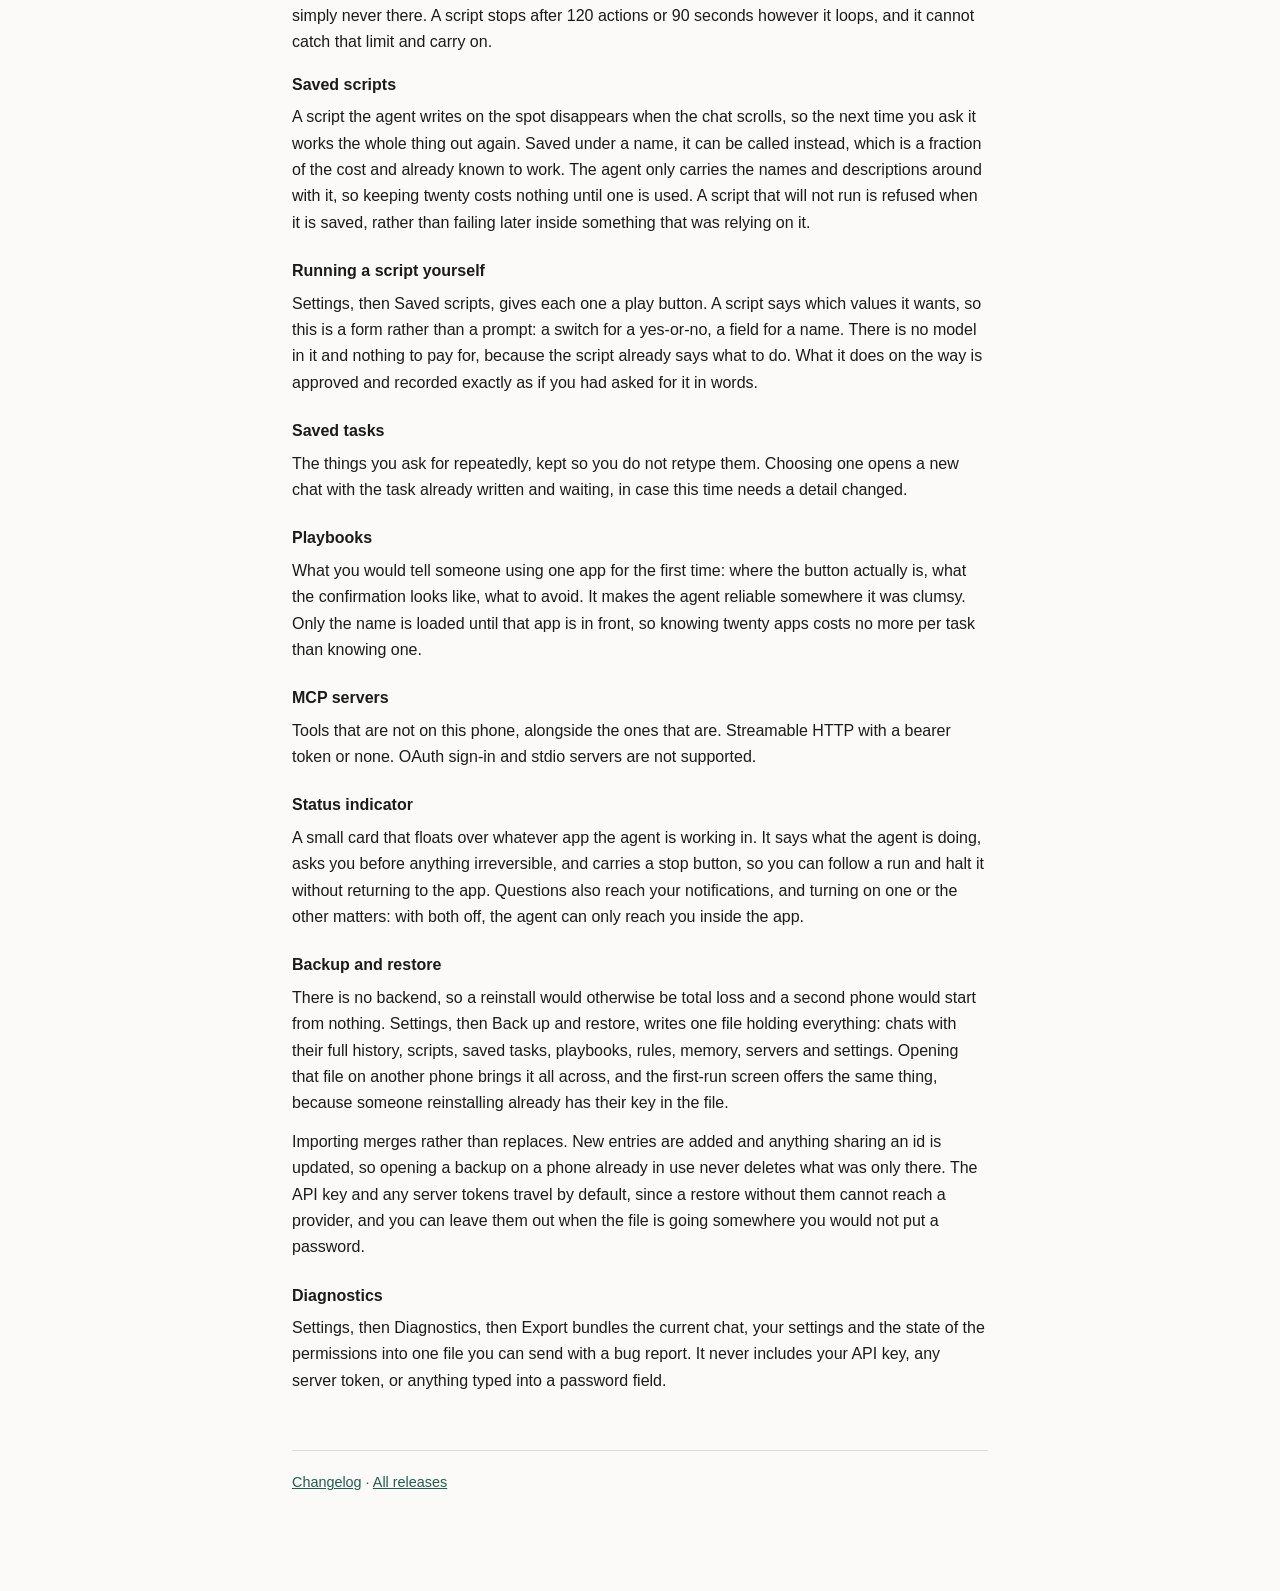
==== commit d1594242: "Write the rest of the page for the reader The earlier passes fixed the name, the version and the sec" ====
--- a/index.html
+++ b/index.html
@@ -51,9 +51,9 @@
 
 <h2>How it works</h2>
 
-<p>The app registers an <code>AccessibilityService</code>, the same mechanism a screen reader
-uses. That is where all of its privilege comes from: it can read every window on screen and tap
-anything in it. Nothing is installed on a computer and the phone does not need to be rooted.</p>
+<p>It works in any app on the phone, without that app knowing or cooperating, because it uses
+the accessibility system a screen reader uses: it can read every window on screen and tap anything
+in it. Nothing is installed on a computer, and the phone does not need to be rooted.</p>
 
 <p>You give it a task in plain words. It reads the screen, decides on one action, takes it, then
 reads the screen again, until the task is done or it needs to ask you something.</p>
@@ -93,13 +93,15 @@
       switch works once that is enabled.</li>
   <li>Allow the status indicator and notifications. Both are optional, but with both off the agent
       can only ask you something while you are looking at the app.</li>
-  <li>Coming back to the app after a reinstall? The first screen has a restore link, and a backup
-      file brings your key with it, so you can skip step 2.</li>
 </ol>
 
+<p>Coming back after a reinstall, or setting up a second phone? The first screen has a restore
+link. A backup file carries your key, so you can skip step 2 entirely.</p>
+
 <div class="note">
-  <p>Every build is signed with the same key, so a new version installs over the top of the old one.
-  An APK from anywhere else will not, and should not be trusted to.</p>
+  <p>Every build is signed with the same key, so a new version installs straight over the old one
+  and keeps your chats and settings. An APK from anywhere else will refuse to install over it, which
+  is the intended behaviour: it is not the same app.</p>
 </div>
 
 <h2>What it can do</h2>
@@ -117,10 +119,12 @@
 <h2>What it cannot do</h2>
 
 <ul>
-  <li>See banking, payment or DRM screens. Those set <code>FLAG_SECURE</code> and capture black.</li>
+  <li>See banking, payment or DRM screens. Android blanks those to anything recording or
+      reading the screen, this app included.</li>
   <li>Act while the phone is locked or the screen is off.</li>
-  <li>Tap Android's own runtime permission dialogs.</li>
-  <li>Run inside apps that refuse to start while an accessibility service is enabled. Some do.</li>
+  <li>Tap Android's own permission pop-ups. Those you answer yourself.</li>
+  <li>Work inside the handful of apps that refuse to run at all while any accessibility service
+      is switched on.</li>
 </ul>
 
 <p>When it hits one of these it says so, rather than reporting a step it did not take.</p>
@@ -142,10 +146,12 @@
 
 <div class="feature">
   <h3>Rules</h3>
-  <p>One per line, first match wins:
-  <code>deny * in com.*bank*</code>, <code>ask type_text matching (?i)password|otp</code>,
-  <code>allow tap in com.android.settings</code>. They hold whether or not anyone is watching
-  the phone.</p>
+  <p>Standing limits you write once, for the places you never want it going and the things you
+  always want to be asked about. One per line, first match wins:</p>
+  <p><code>deny * in com.*bank*</code>, <code>ask type_text matching (?i)password|otp</code>,
+  <code>allow tap in com.android.settings</code>.</p>
+  <p>They apply whether or not anyone is watching the phone, which is the point of writing them
+  down rather than deciding in the moment.</p>
 </div>
 
 <div class="feature">
@@ -160,9 +166,10 @@
 
 <div class="feature">
   <h3>Plan mode</h3>
-  <p>Set per chat. The agent is handed a looking-only tool list until you approve the plan it
-  proposes, so it cannot touch anything before then. This is enforced by the app rather than
-  asked for in a prompt.</p>
+  <p>Turn it on for a chat and the agent can look but not touch. It reads the screen, tells you
+  what it intends to do, and waits. Nothing it could act with is available to it until you approve
+  the plan, so this is something the app enforces rather than something the agent is asked to
+  respect.</p>
 </div>
 
 <h2>Features</h2>
@@ -197,19 +204,23 @@
   if node then phone.ensure({ text = want }, true) end
 end</code></pre>
 
-<p>A script gets no privilege for being a script. Every action inside it goes out through the same
-path as one the model asked for directly, so your rules and your approval mode apply to each tap in
-a loop, and every one of them lands in the chat log. The language holds the string, table and math
-libraries and the device functions, and nothing else: no file, network, class-loading or reflection
-access, not restricted but never loaded. A script stops after 120 actions or 90 seconds however it
-loops, and it cannot catch that limit and carry on.</p>
+<p>Every action inside a script is checked the same way as one the model asked for directly, so
+your rules and your approval mode apply to each tap in a loop, and each one lands in the chat log.
+A script is a way of deciding which actions happen, never a way of taking one that would otherwise
+have been refused.</p>
+
+<p>It is a small language on purpose. String, table and maths functions, and the device functions,
+and nothing else: no files, no network, no way to load more code. Those are not restricted, they
+are simply never there. A script stops after 120 actions or 90 seconds however it loops, and it
+cannot catch that limit and carry on.</p>
 
 <div class="feature">
   <h3>Saved scripts</h3>
-  <p>A script written into a call is gone when the chat scrolls. Saving one under a name, with a
-  sentence about what it does, means calling it later costs a name and its arguments rather than
-  thirty lines. Only the names and descriptions go in the prompt. One that will not compile is
-  refused at save time rather than failing inside a call that was relying on it.</p>
+  <p>A script the agent writes on the spot disappears when the chat scrolls, so the next time you
+  ask it works the whole thing out again. Saved under a name, it can be called instead, which is a
+  fraction of the cost and already known to work. The agent only carries the names and descriptions
+  around with it, so keeping twenty costs nothing until one is used. A script that will not run is
+  refused when it is saved, rather than failing later inside something that was relying on it.</p>
 </div>
 
 <div class="feature">
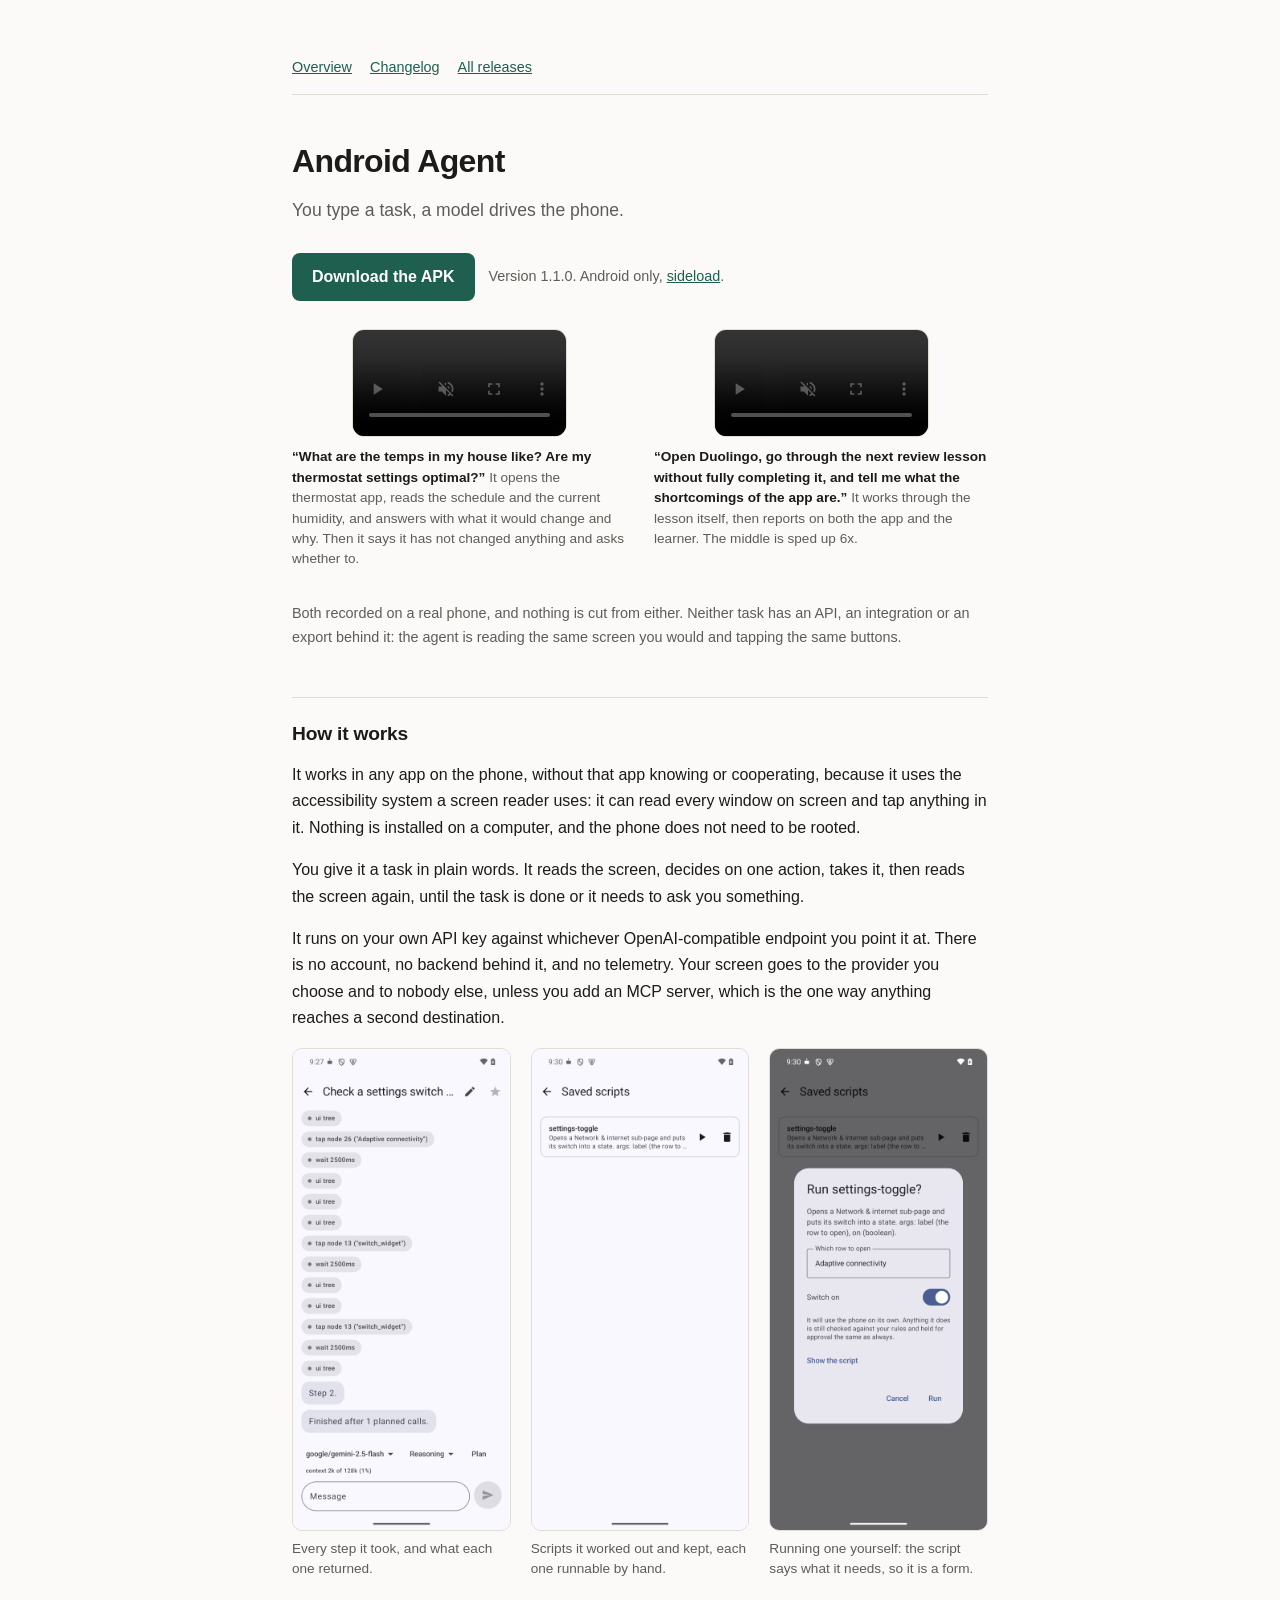
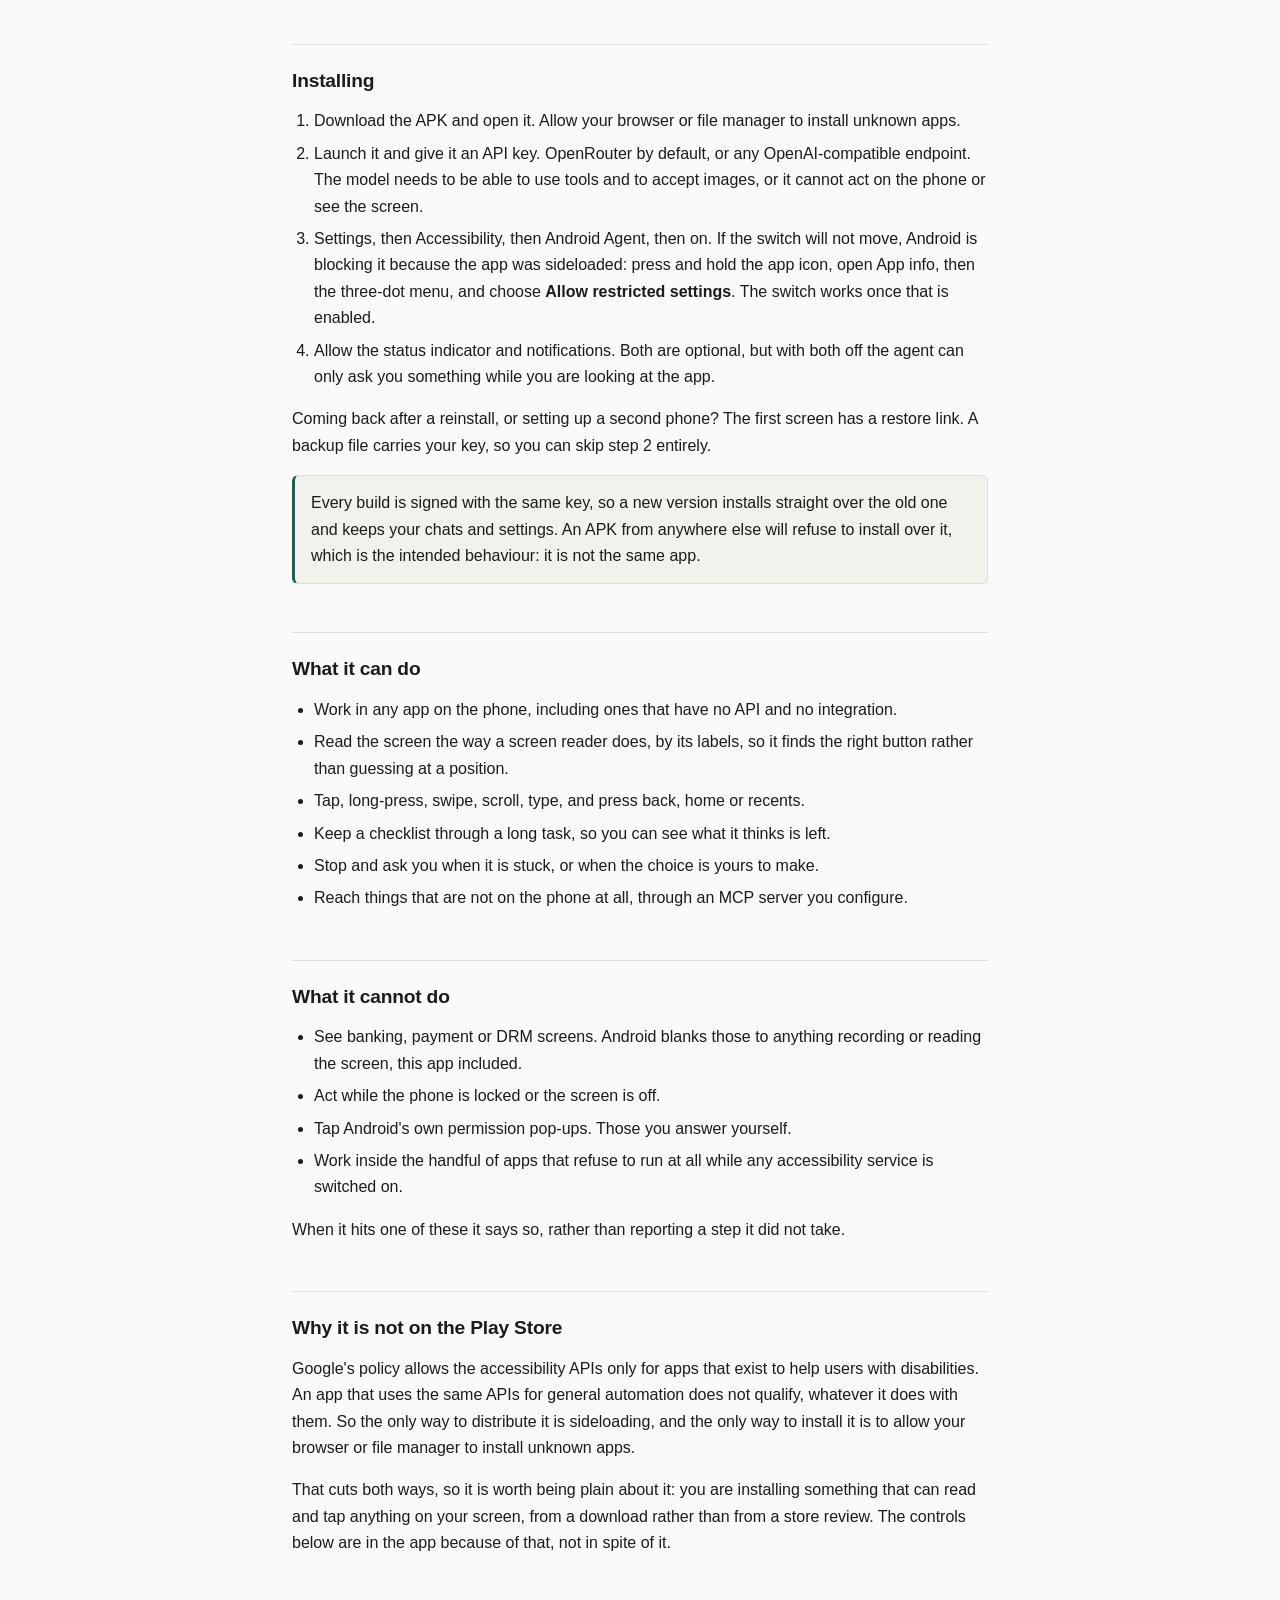
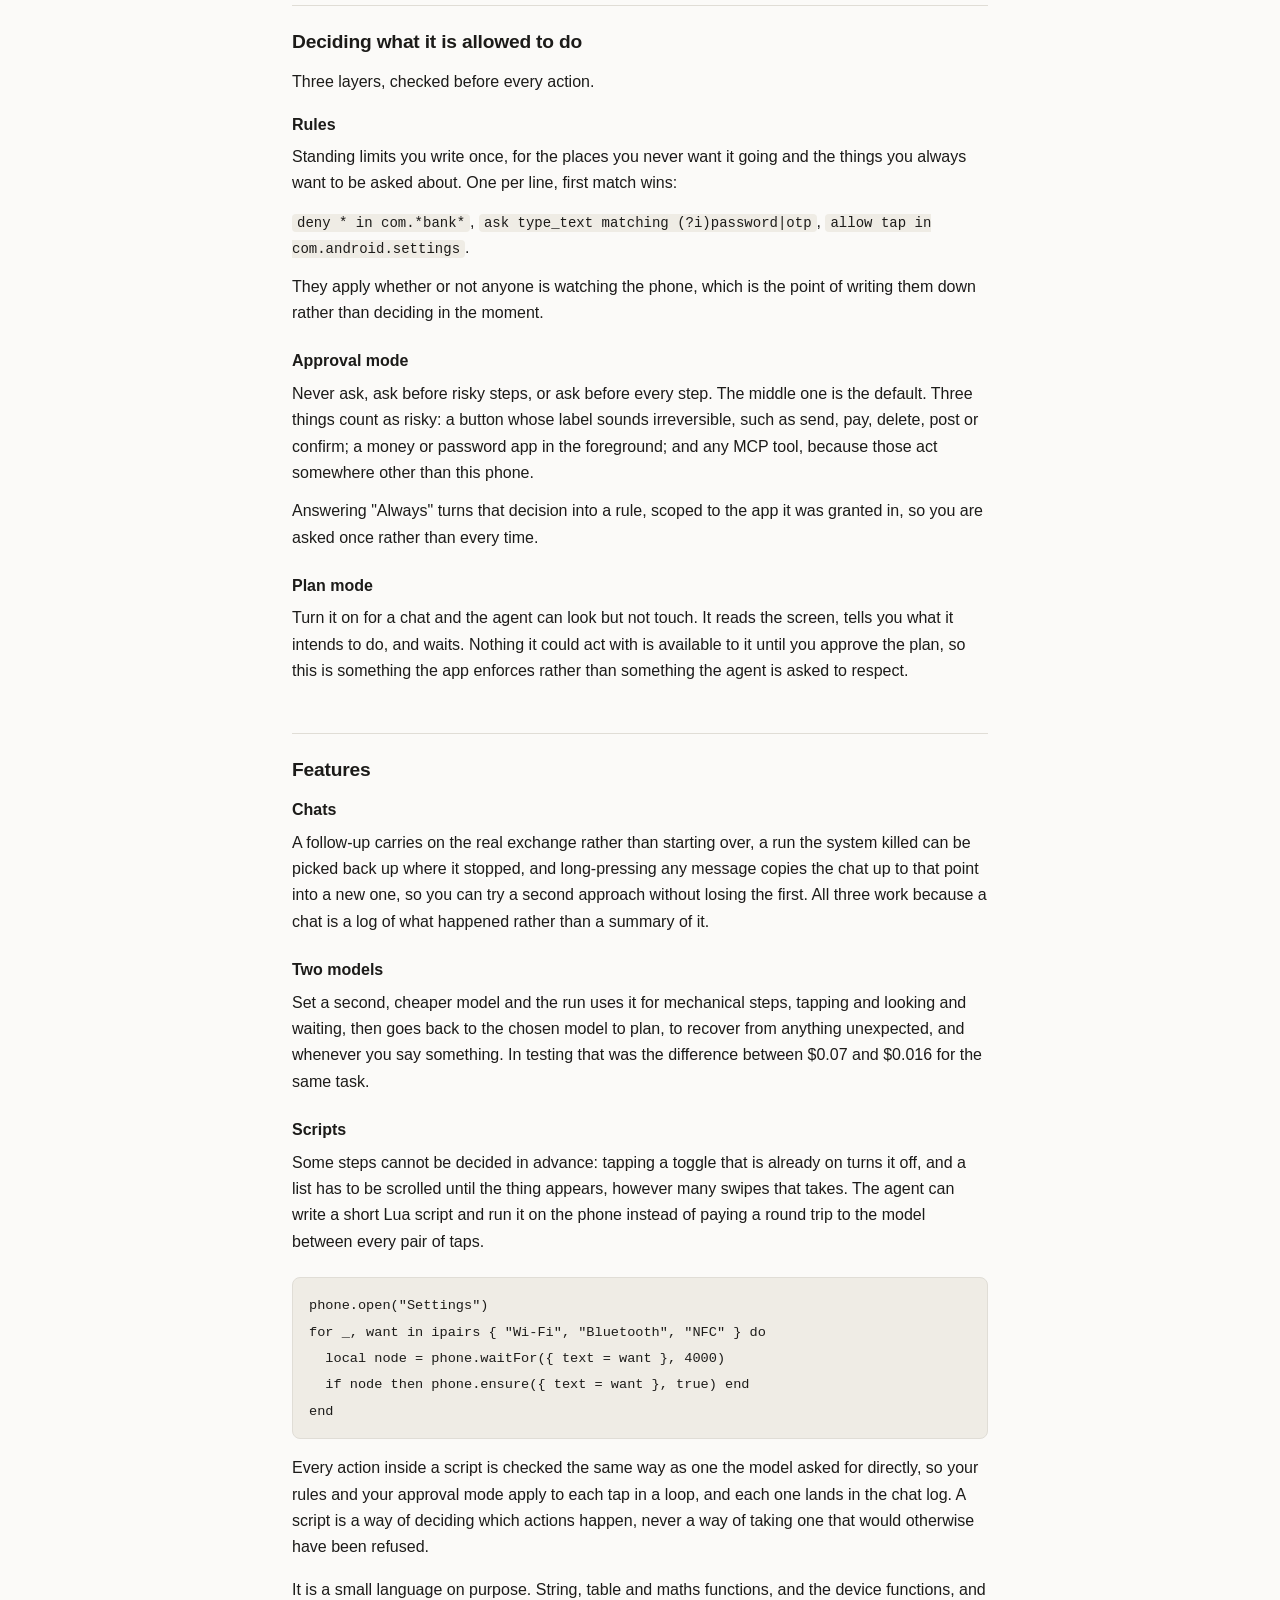
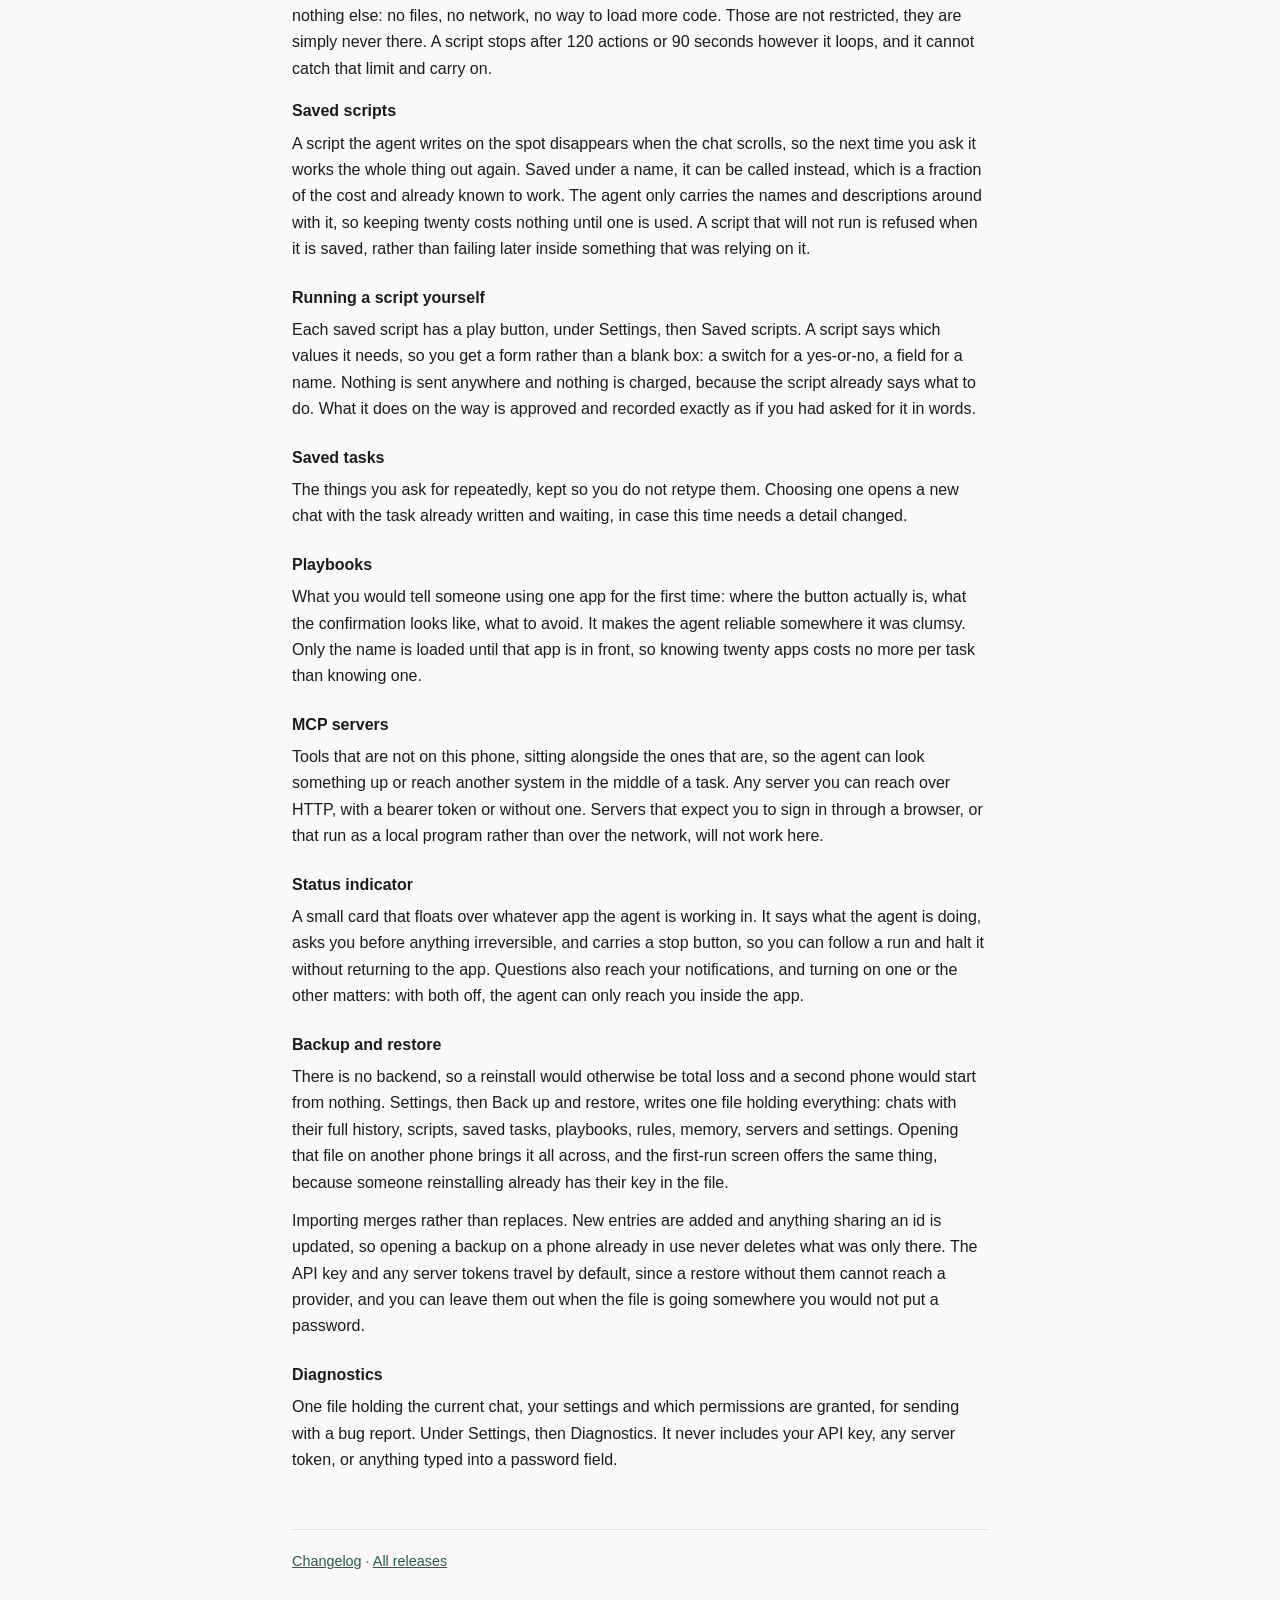
==== commit 04223a70: "Read the four blocks the last pass skipped Running a script yourself and Diagnostics both made a nav" ====
--- a/index.html
+++ b/index.html
@@ -85,8 +85,9 @@
 
 <ol>
   <li>Download the APK and open it. Allow your browser or file manager to install unknown apps.</li>
-  <li>Launch it and give it an API key. OpenRouter by default, or any OpenAI-compatible endpoint.
-      The model has to support tool calling and image input.</li>
+  <li>Launch it and give it an API key. OpenRouter by default, or any OpenAI-compatible
+      endpoint. The model needs to be able to use tools and to accept images, or it cannot
+      act on the phone or see the screen.</li>
   <li>Settings, then Accessibility, then Android Agent, then on. If the switch will not move,
       Android is blocking it because the app was sideloaded: press and hold the app icon, open App
       info, then the three-dot menu, and choose <strong>Allow restricted settings</strong>. The
@@ -225,10 +226,11 @@
 
 <div class="feature">
   <h3>Running a script yourself</h3>
-  <p>Settings, then Saved scripts, gives each one a play button. A script says which values it wants,
-  so this is a form rather than a prompt: a switch for a yes-or-no, a field for a name. There is no
-  model in it and nothing to pay for, because the script already says what to do. What it does on the
-  way is approved and recorded exactly as if you had asked for it in words.</p>
+  <p>Each saved script has a play button, under Settings, then Saved scripts. A script says which
+  values it needs, so you get a form rather than a blank box: a switch for a yes-or-no, a field for
+  a name. Nothing is sent anywhere and nothing is charged, because the script already says what to
+  do. What it does on the way is approved and recorded exactly as if you had asked for it in
+  words.</p>
 </div>
 
 <div class="feature">
@@ -247,8 +249,10 @@
 
 <div class="feature">
   <h3>MCP servers</h3>
-  <p>Tools that are not on this phone, alongside the ones that are. Streamable HTTP with a bearer
-  token or none. OAuth sign-in and stdio servers are not supported.</p>
+  <p>Tools that are not on this phone, sitting alongside the ones that are, so the agent can look
+  something up or reach another system in the middle of a task. Any server you can reach over HTTP,
+  with a bearer token or without one. Servers that expect you to sign in through a browser, or that
+  run as a local program rather than over the network, will not work here.</p>
 </div>
 
 <div class="feature">
@@ -274,8 +278,8 @@
 
 <div class="feature">
   <h3>Diagnostics</h3>
-  <p>Settings, then Diagnostics, then Export bundles the current chat, your settings and the state of
-  the permissions into one file you can send with a bug report. It never includes your API key, any
+  <p>One file holding the current chat, your settings and which permissions are granted, for
+  sending with a bug report. Under Settings, then Diagnostics. It never includes your API key, any
   server token, or anything typed into a password field.</p>
 </div>
 
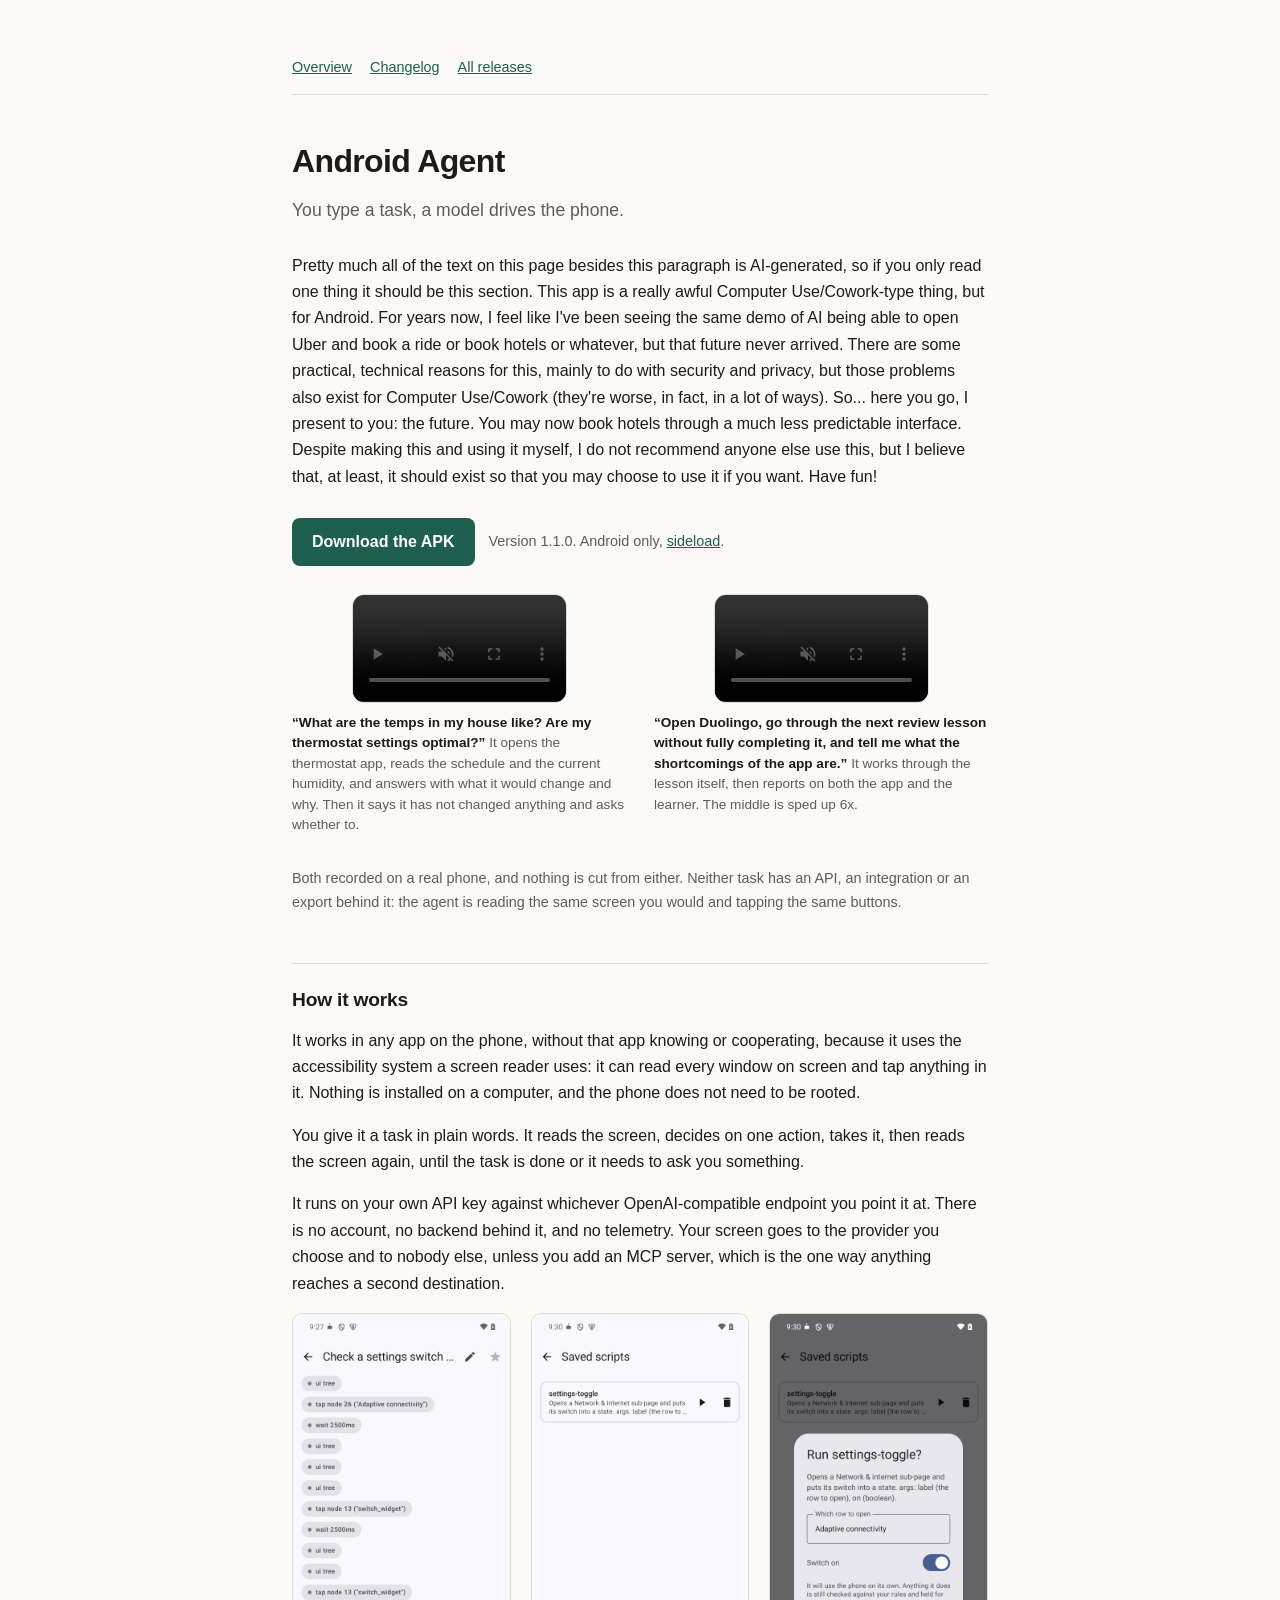
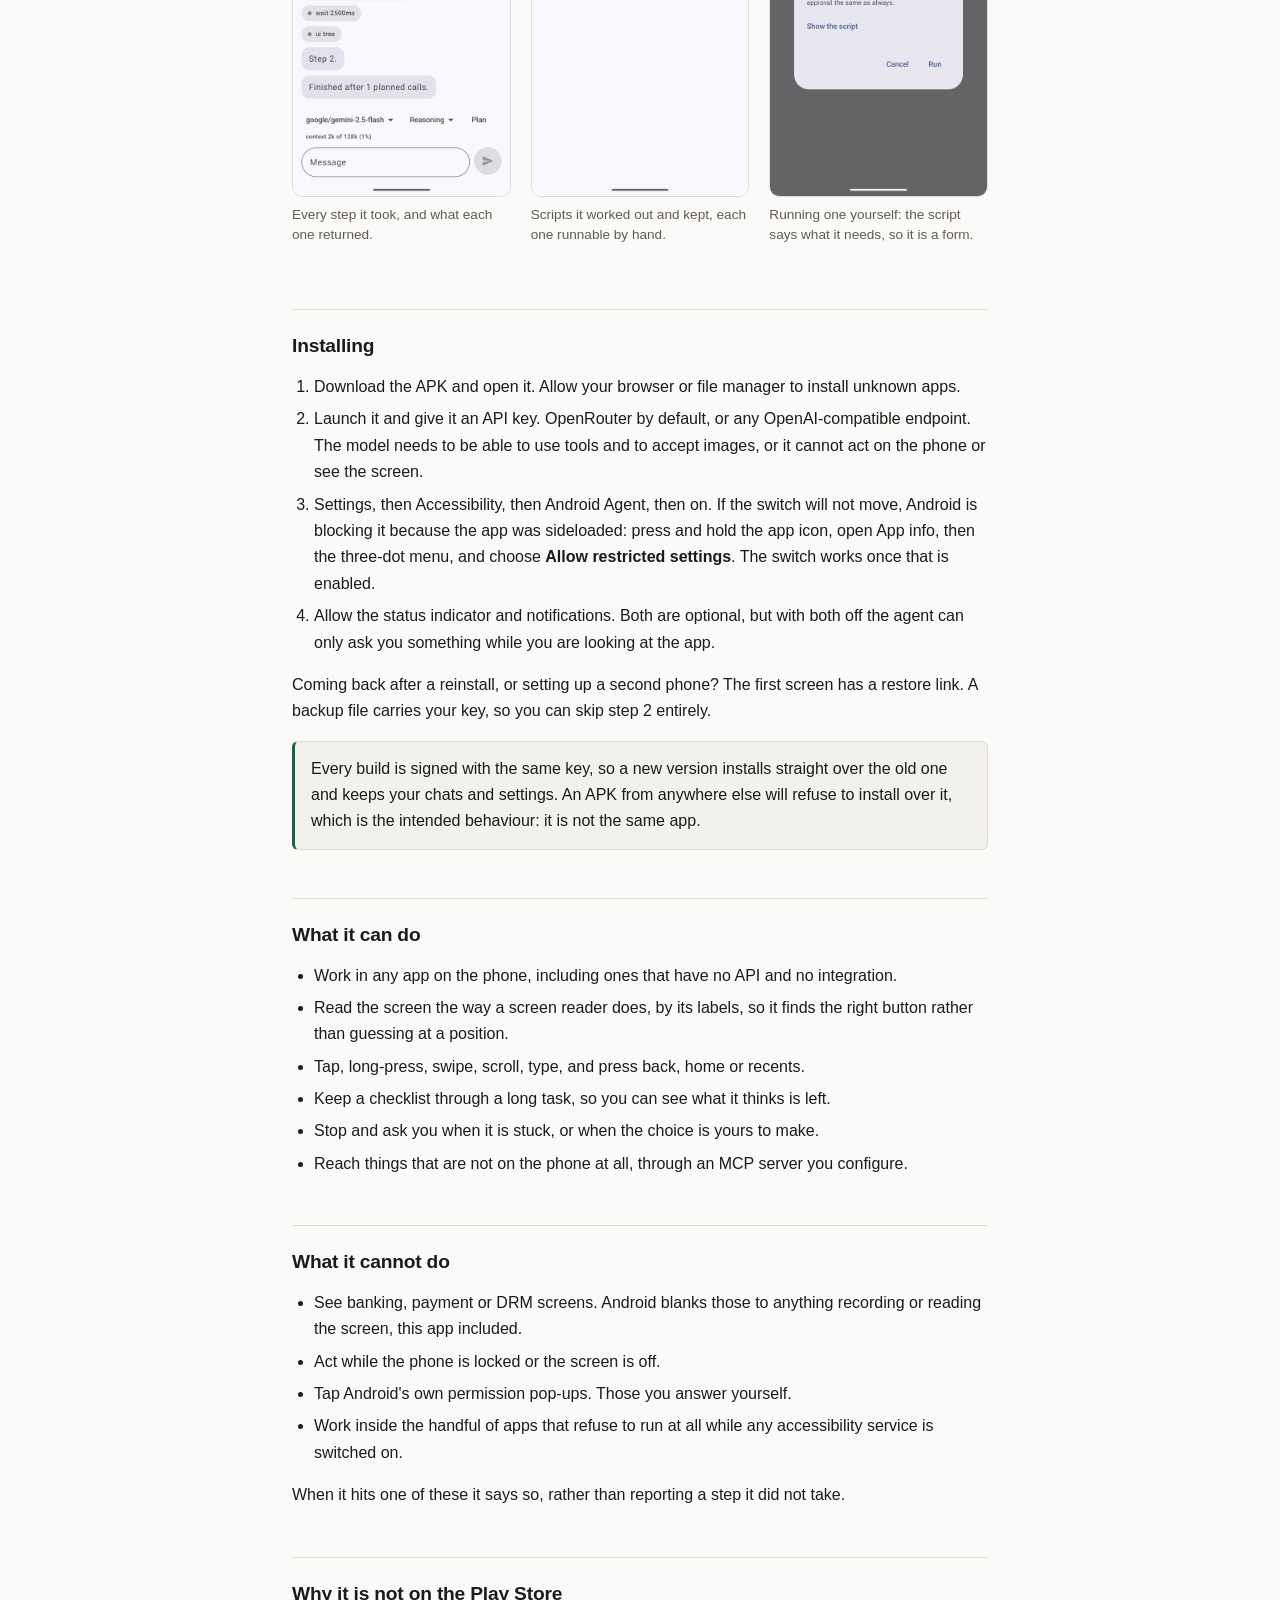
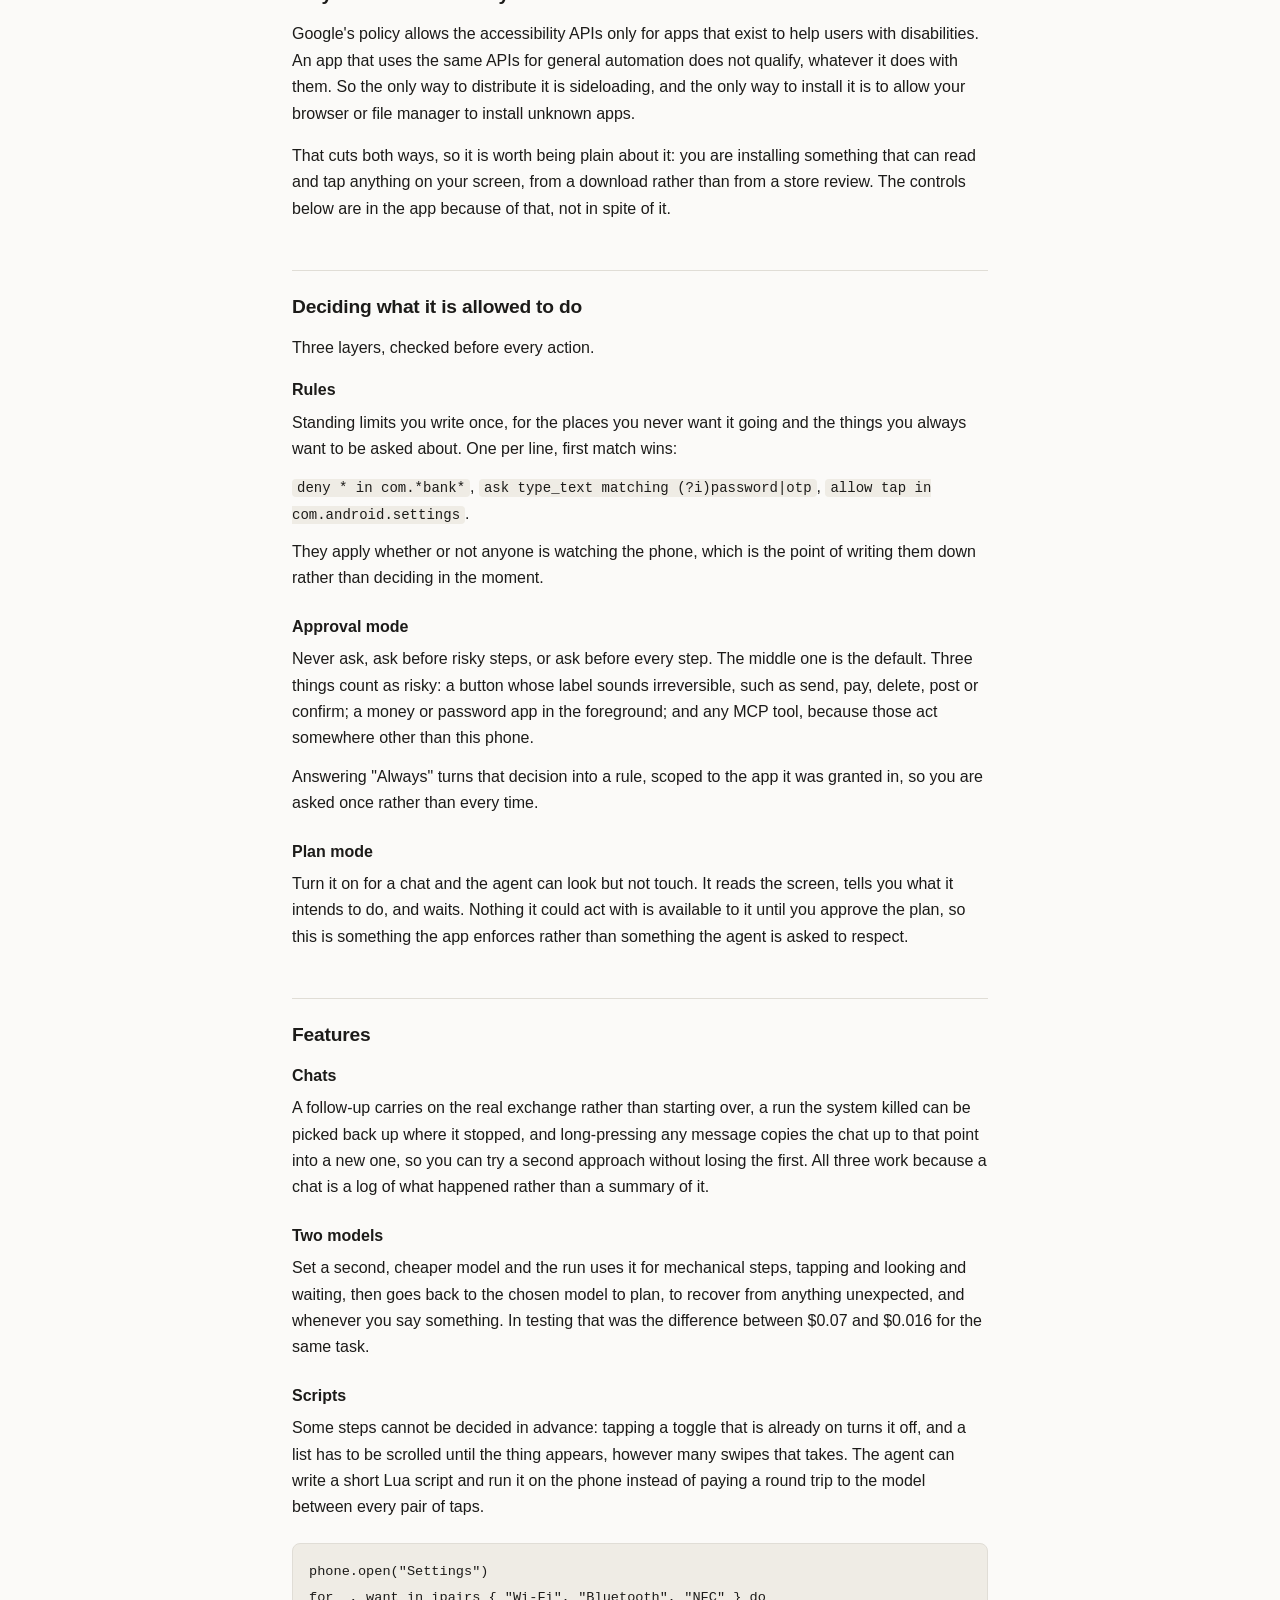
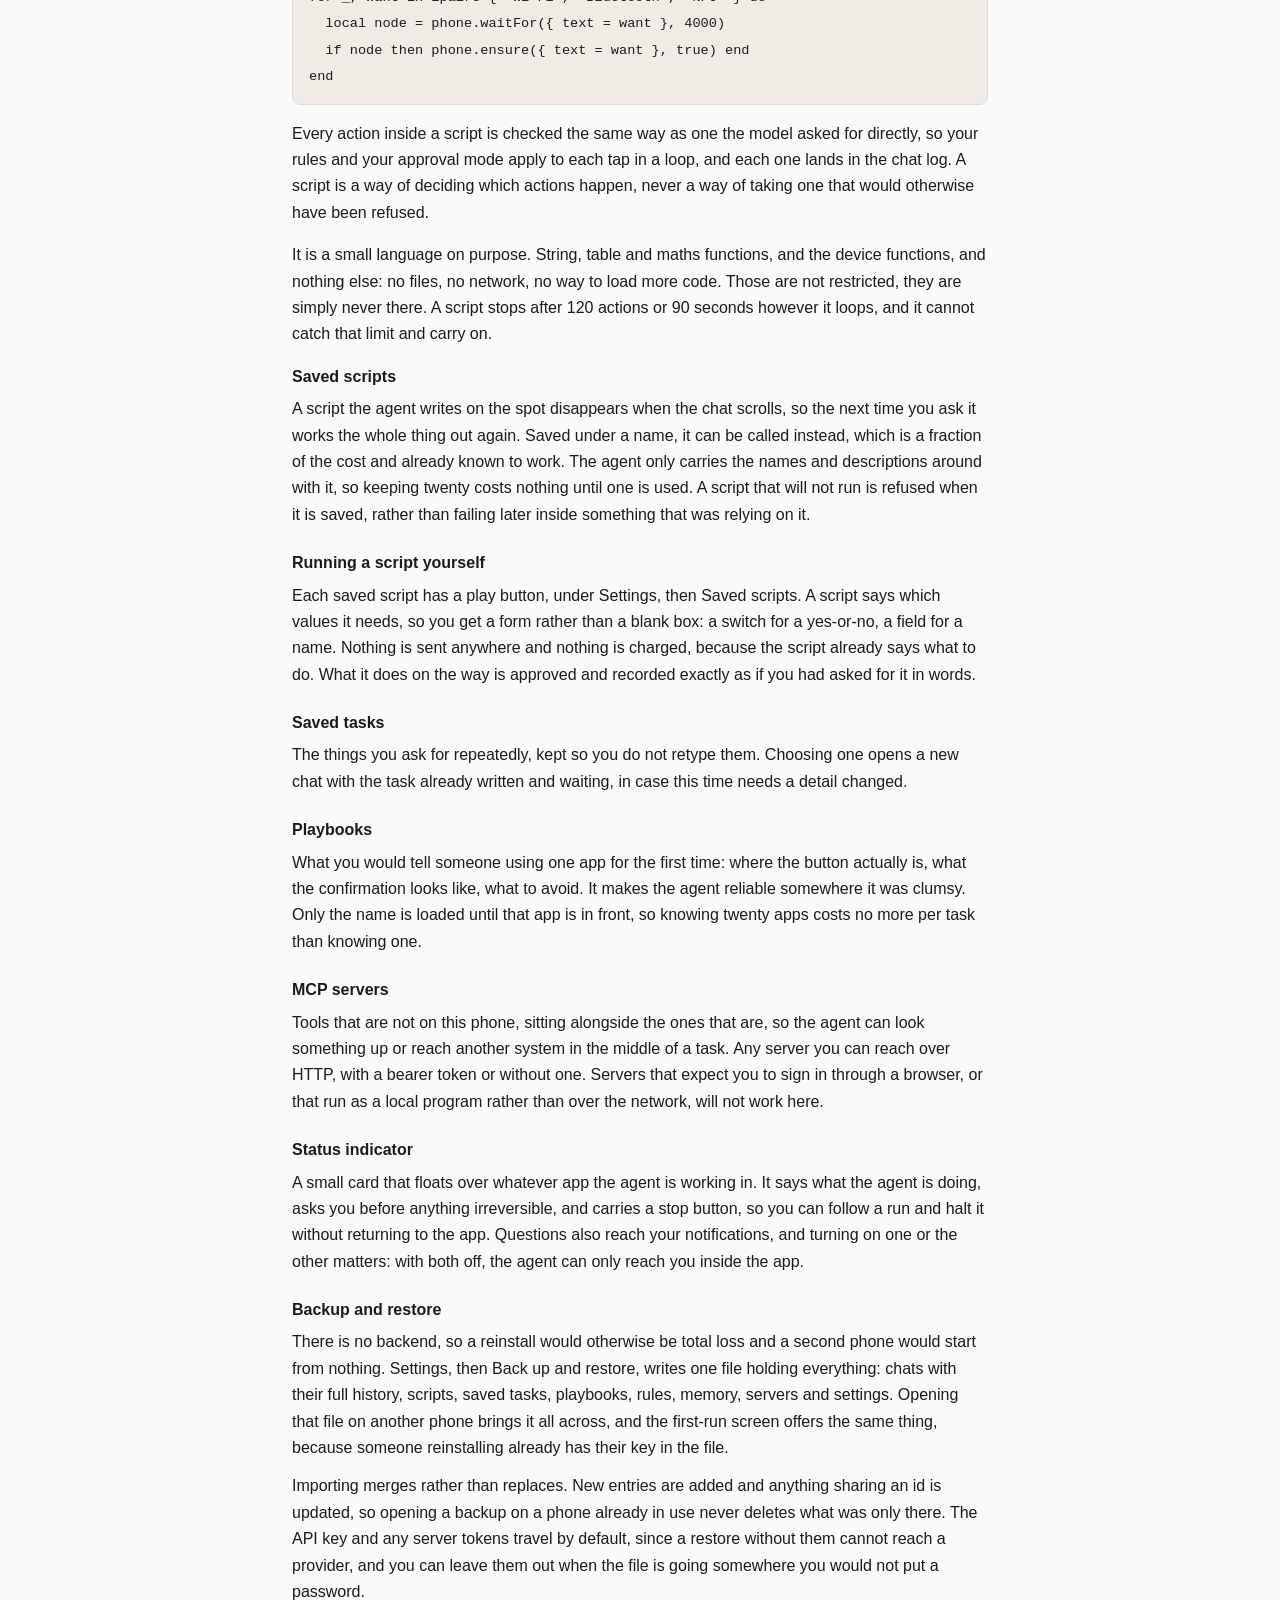
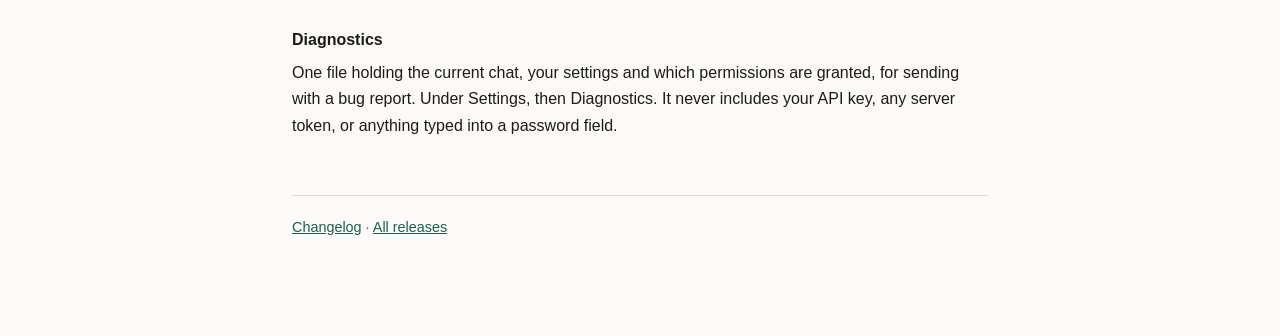
==== commit 546c9c8d: "Add human section" ====
--- a/index.html
+++ b/index.html
@@ -18,6 +18,13 @@
 
 <h1>Android Agent</h1>
 <p class="lede">You type a task, a model drives the phone.</p>
+<p>Pretty much all of the text on this page besides this paragraph is AI-generated, so if you only read one thing it should be this section. 
+  This app is a really awful Computer Use/Cowork-type thing, but for Android. 
+  For years now, I feel like I've been seeing the same demo of AI being able to open Uber and book a ride or book hotels or whatever, but that future never arrived. 
+  There are some practical, technical reasons for this, mainly to do with security and privacy, but those problems also exist for Computer Use/Cowork (they're worse, in fact, in a lot of ways).
+  So... here you go, I present to you: the future. You may now book hotels through a much less predictable interface.
+  Despite making this and using it myself, I do not recommend anyone else use this, but I believe that, at least, it should exist so that you may choose to use it if you want. Have fun!
+</p>
 
 <div class="download">
   <a class="btn" href="https://github.com/Fox-Islam/android-agent-builds/releases/latest/download/android-agent.apk">Download the APK</a>
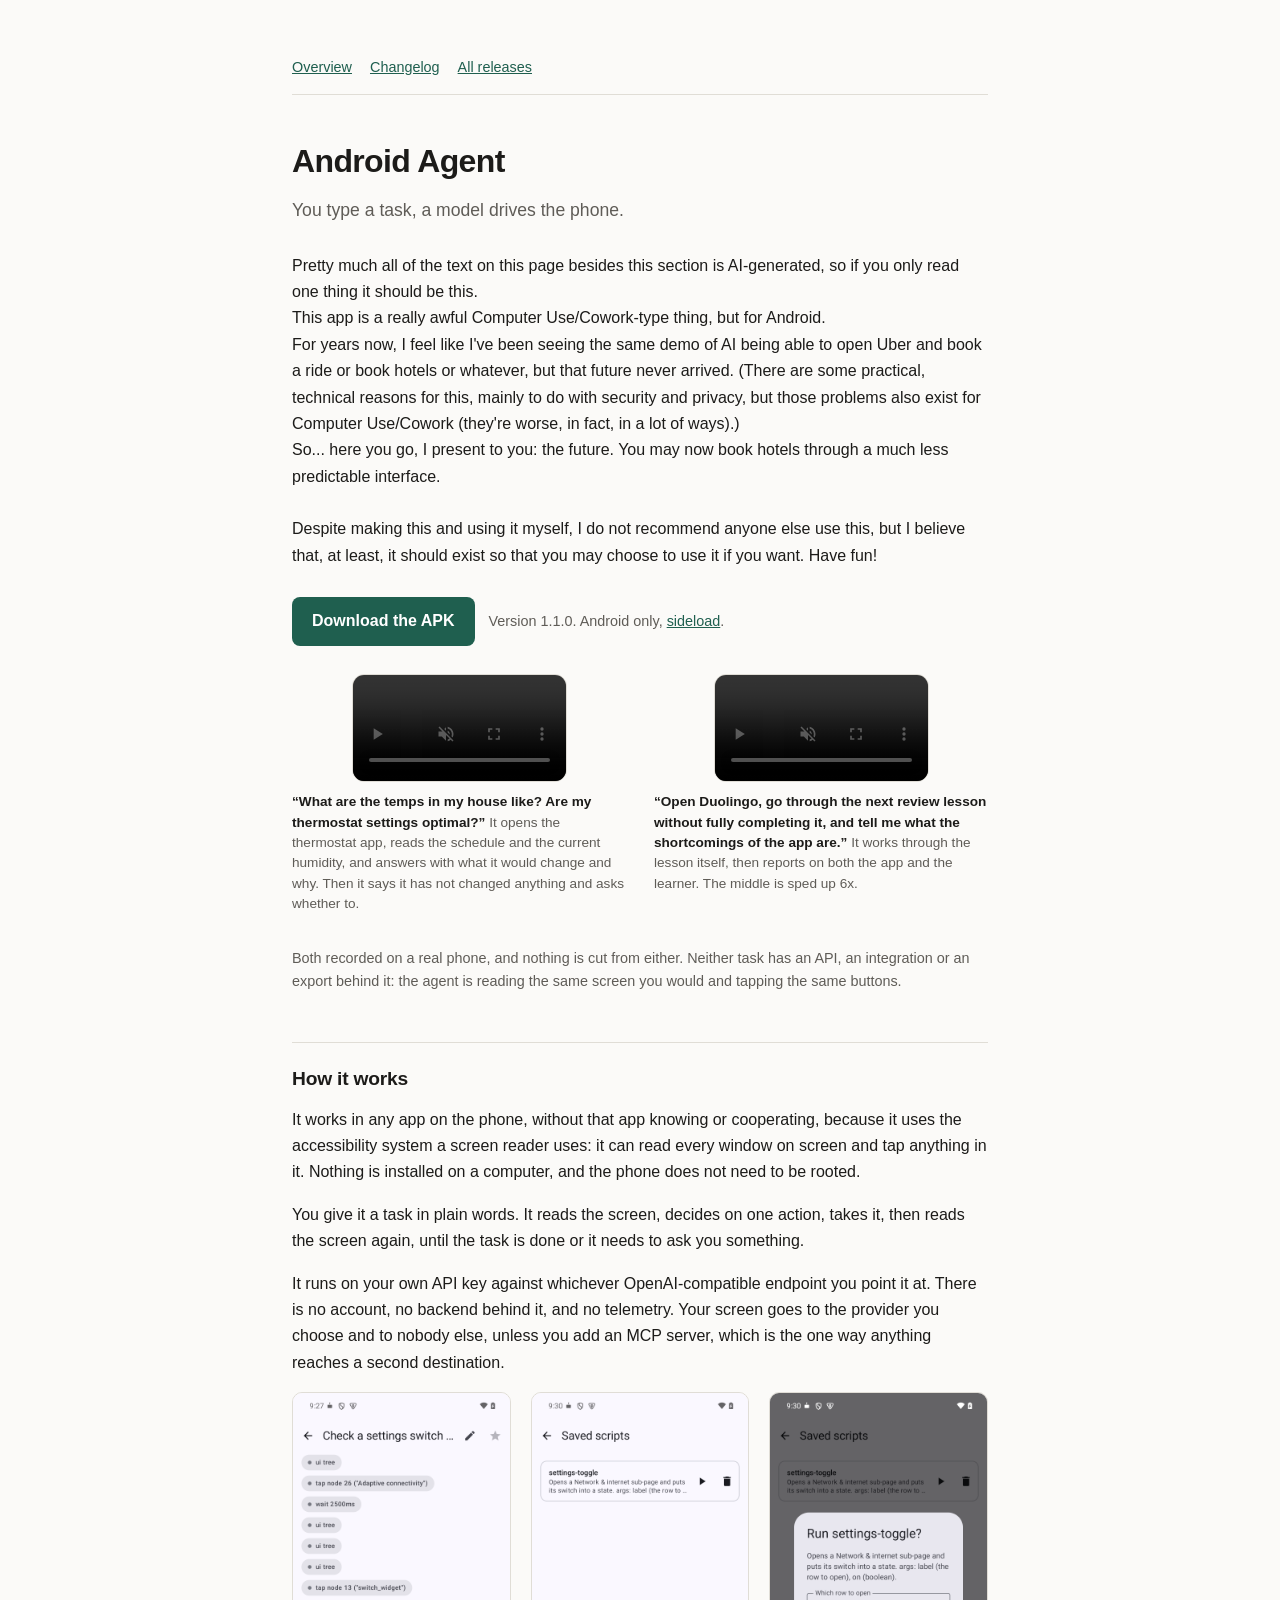
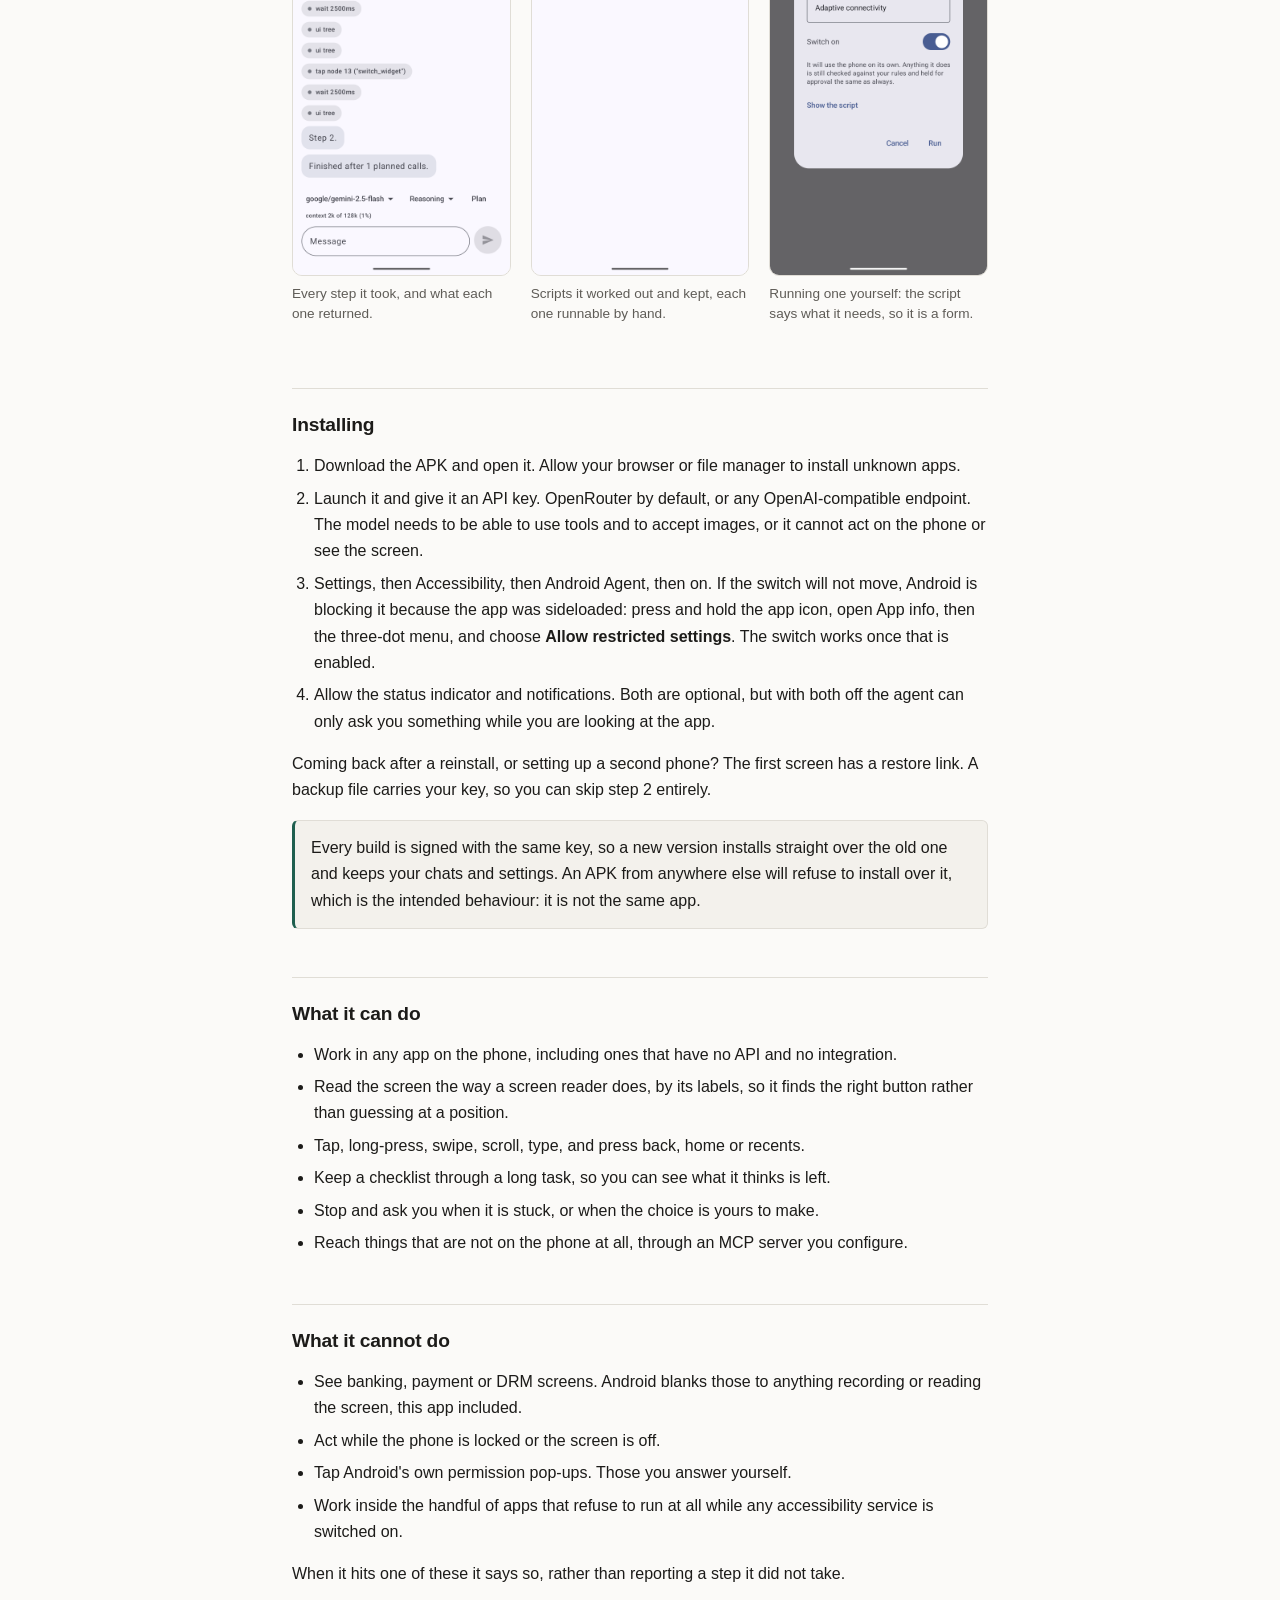
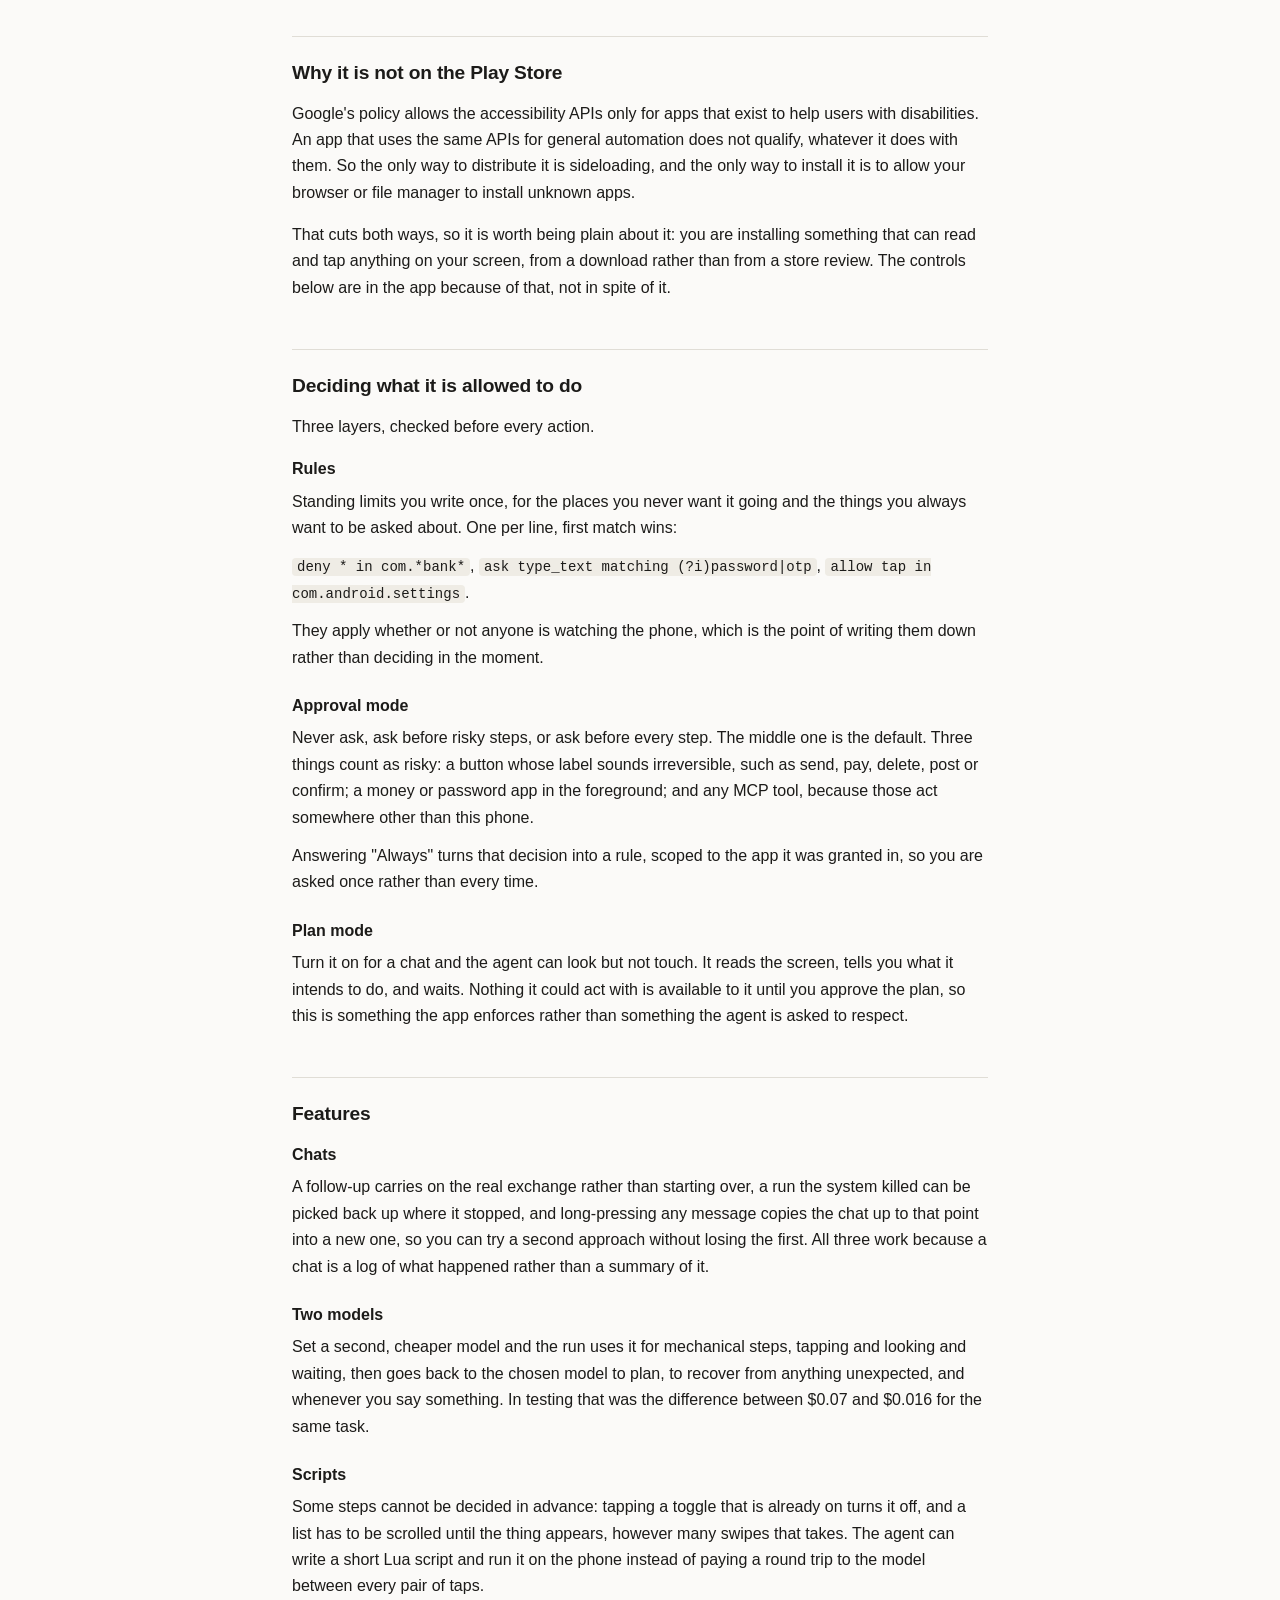
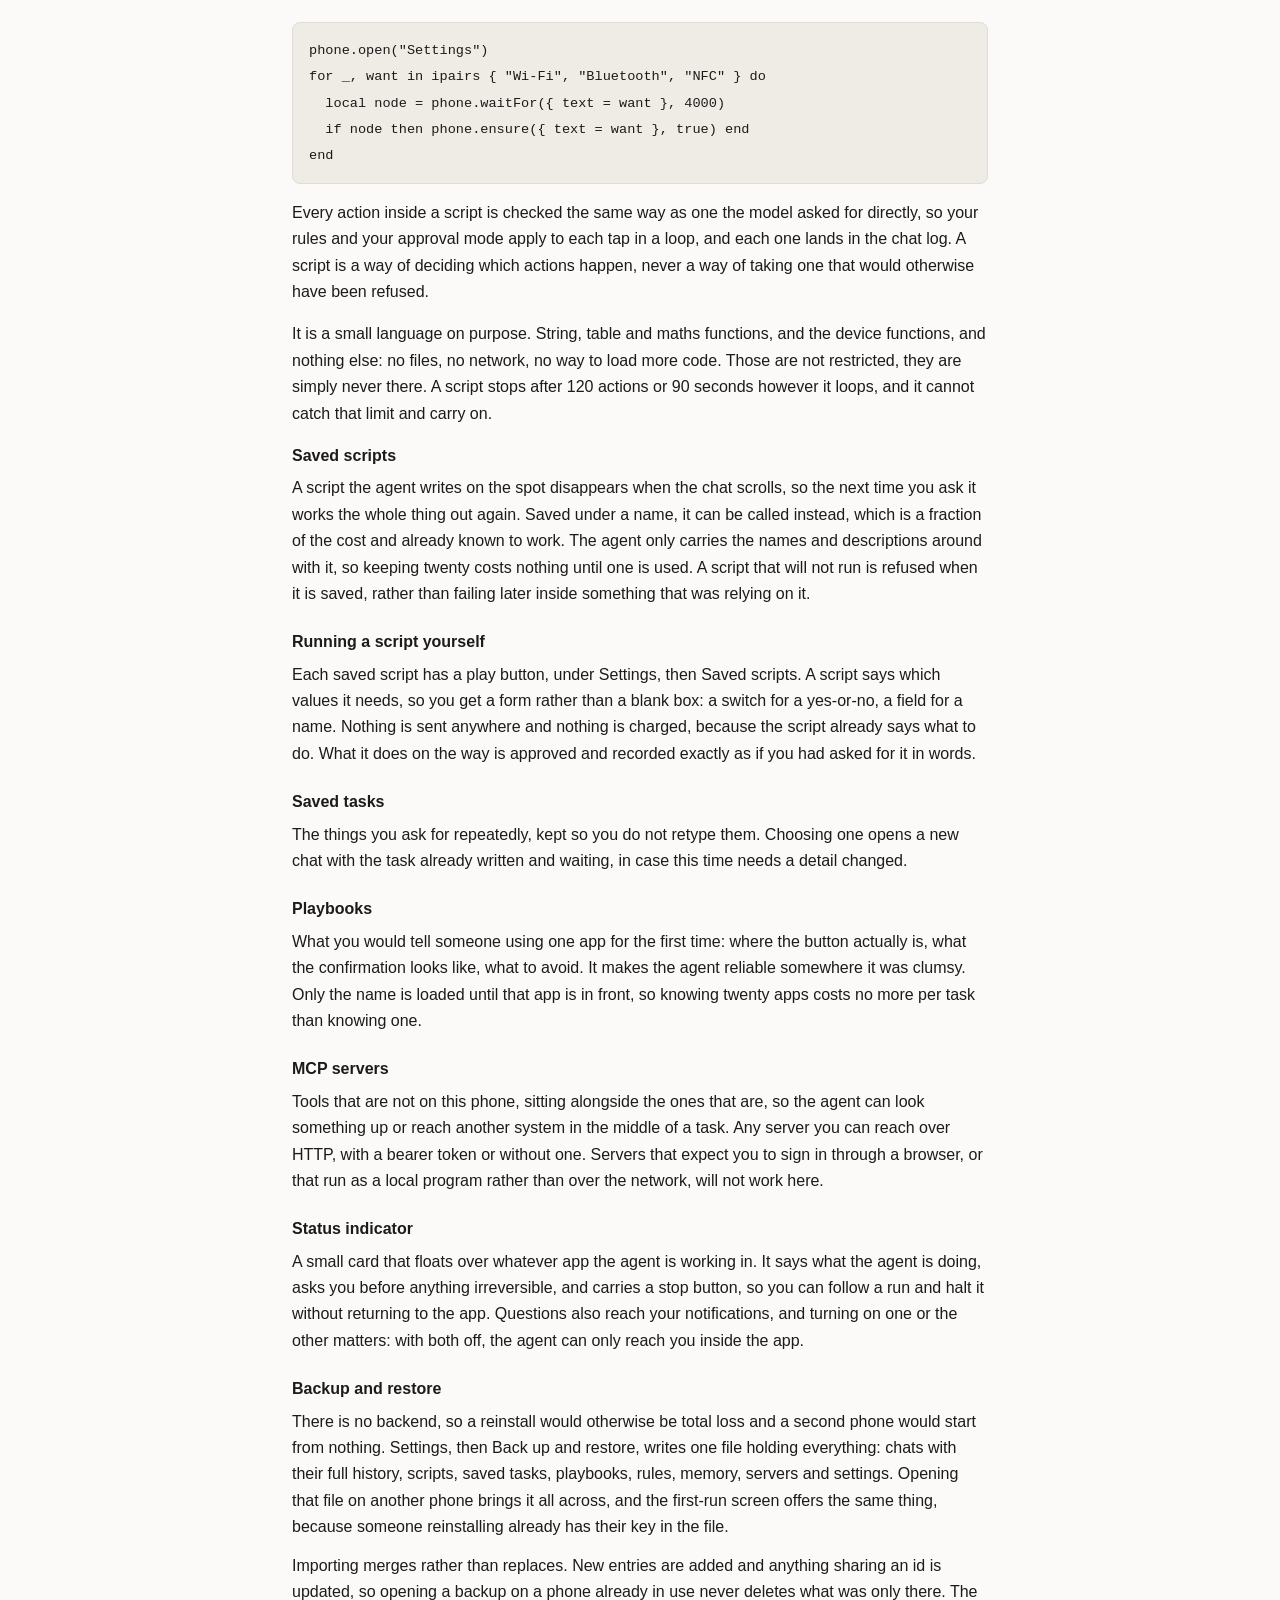
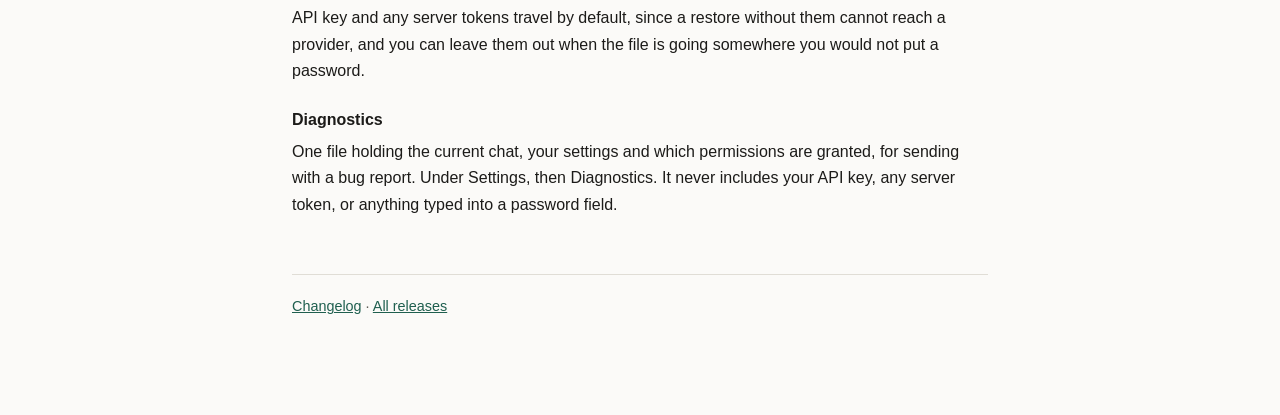
==== commit 9c18cfe6: "Change formatting" ====
--- a/index.html
+++ b/index.html
@@ -18,12 +18,12 @@
 
 <h1>Android Agent</h1>
 <p class="lede">You type a task, a model drives the phone.</p>
-<p>Pretty much all of the text on this page besides this paragraph is AI-generated, so if you only read one thing it should be this section. 
-  This app is a really awful Computer Use/Cowork-type thing, but for Android. 
-  For years now, I feel like I've been seeing the same demo of AI being able to open Uber and book a ride or book hotels or whatever, but that future never arrived. 
-  There are some practical, technical reasons for this, mainly to do with security and privacy, but those problems also exist for Computer Use/Cowork (they're worse, in fact, in a lot of ways).
-  So... here you go, I present to you: the future. You may now book hotels through a much less predictable interface.
-  Despite making this and using it myself, I do not recommend anyone else use this, but I believe that, at least, it should exist so that you may choose to use it if you want. Have fun!
+<p>Pretty much all of the text on this page besides this section is AI-generated, so if you only read one thing it should be this. 
+  <br>This app is a really awful Computer Use/Cowork-type thing, but for Android. 
+  <br>For years now, I feel like I've been seeing the same demo of AI being able to open Uber and book a ride or book hotels or whatever, but that future never arrived. 
+  (There are some practical, technical reasons for this, mainly to do with security and privacy, but those problems also exist for Computer Use/Cowork (they're worse, in fact, in a lot of ways).)
+  <br>So... here you go, I present to you: the future. You may now book hotels through a much less predictable interface.
+  <br><br>Despite making this and using it myself, I do not recommend anyone else use this, but I believe that, at least, it should exist so that you may choose to use it if you want. Have fun!
 </p>
 
 <div class="download">
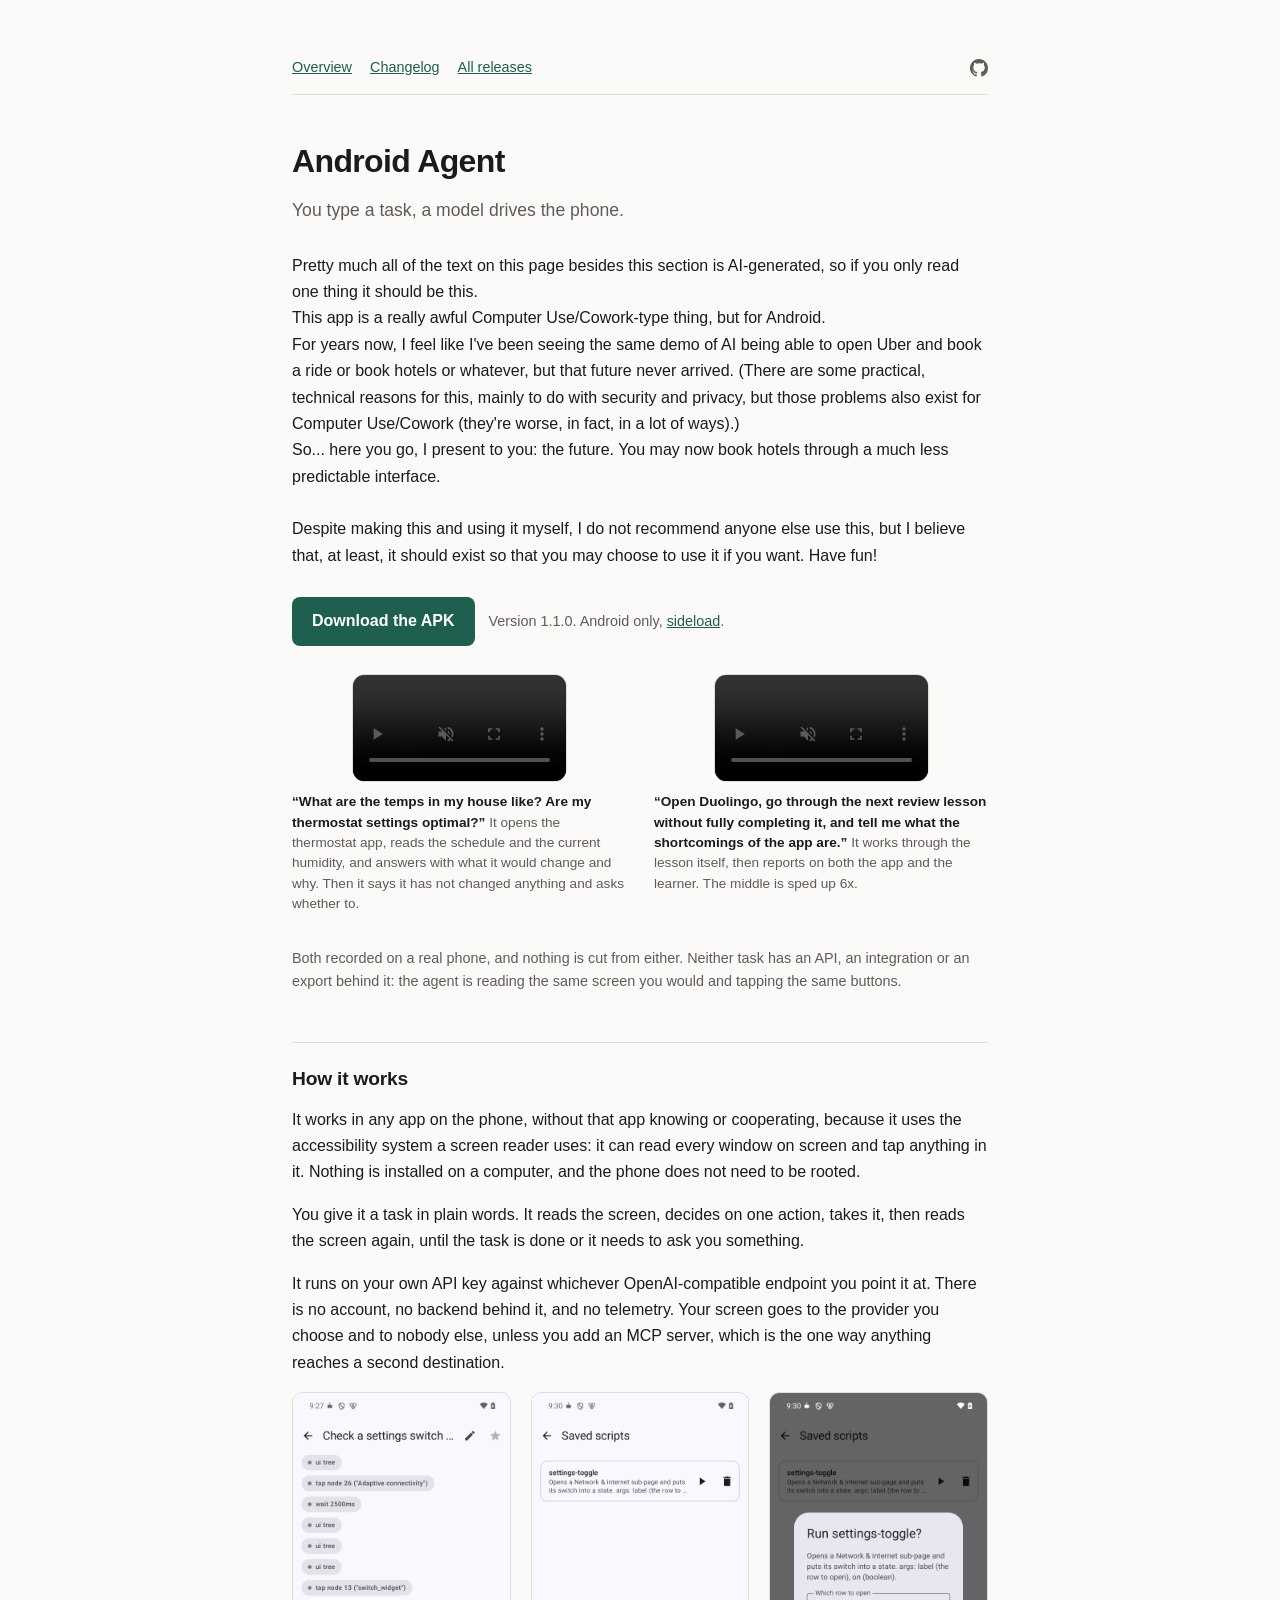
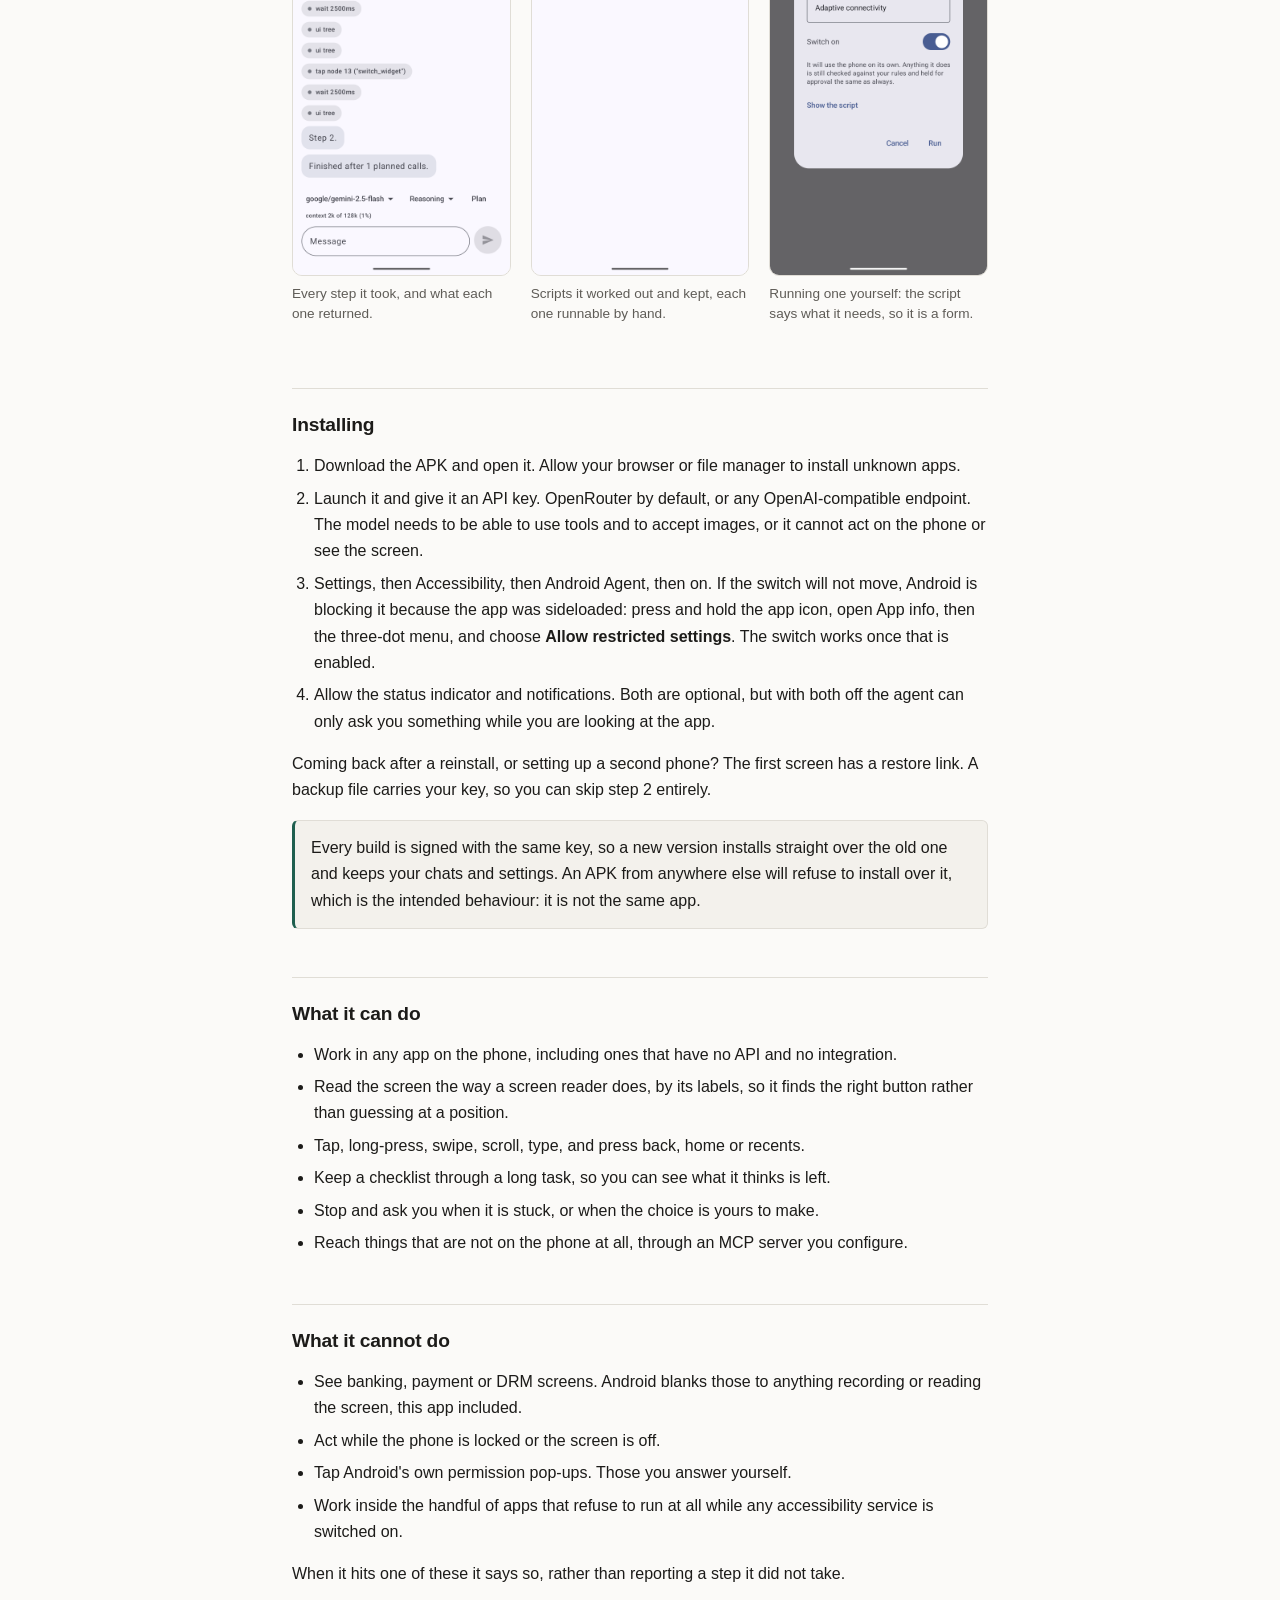
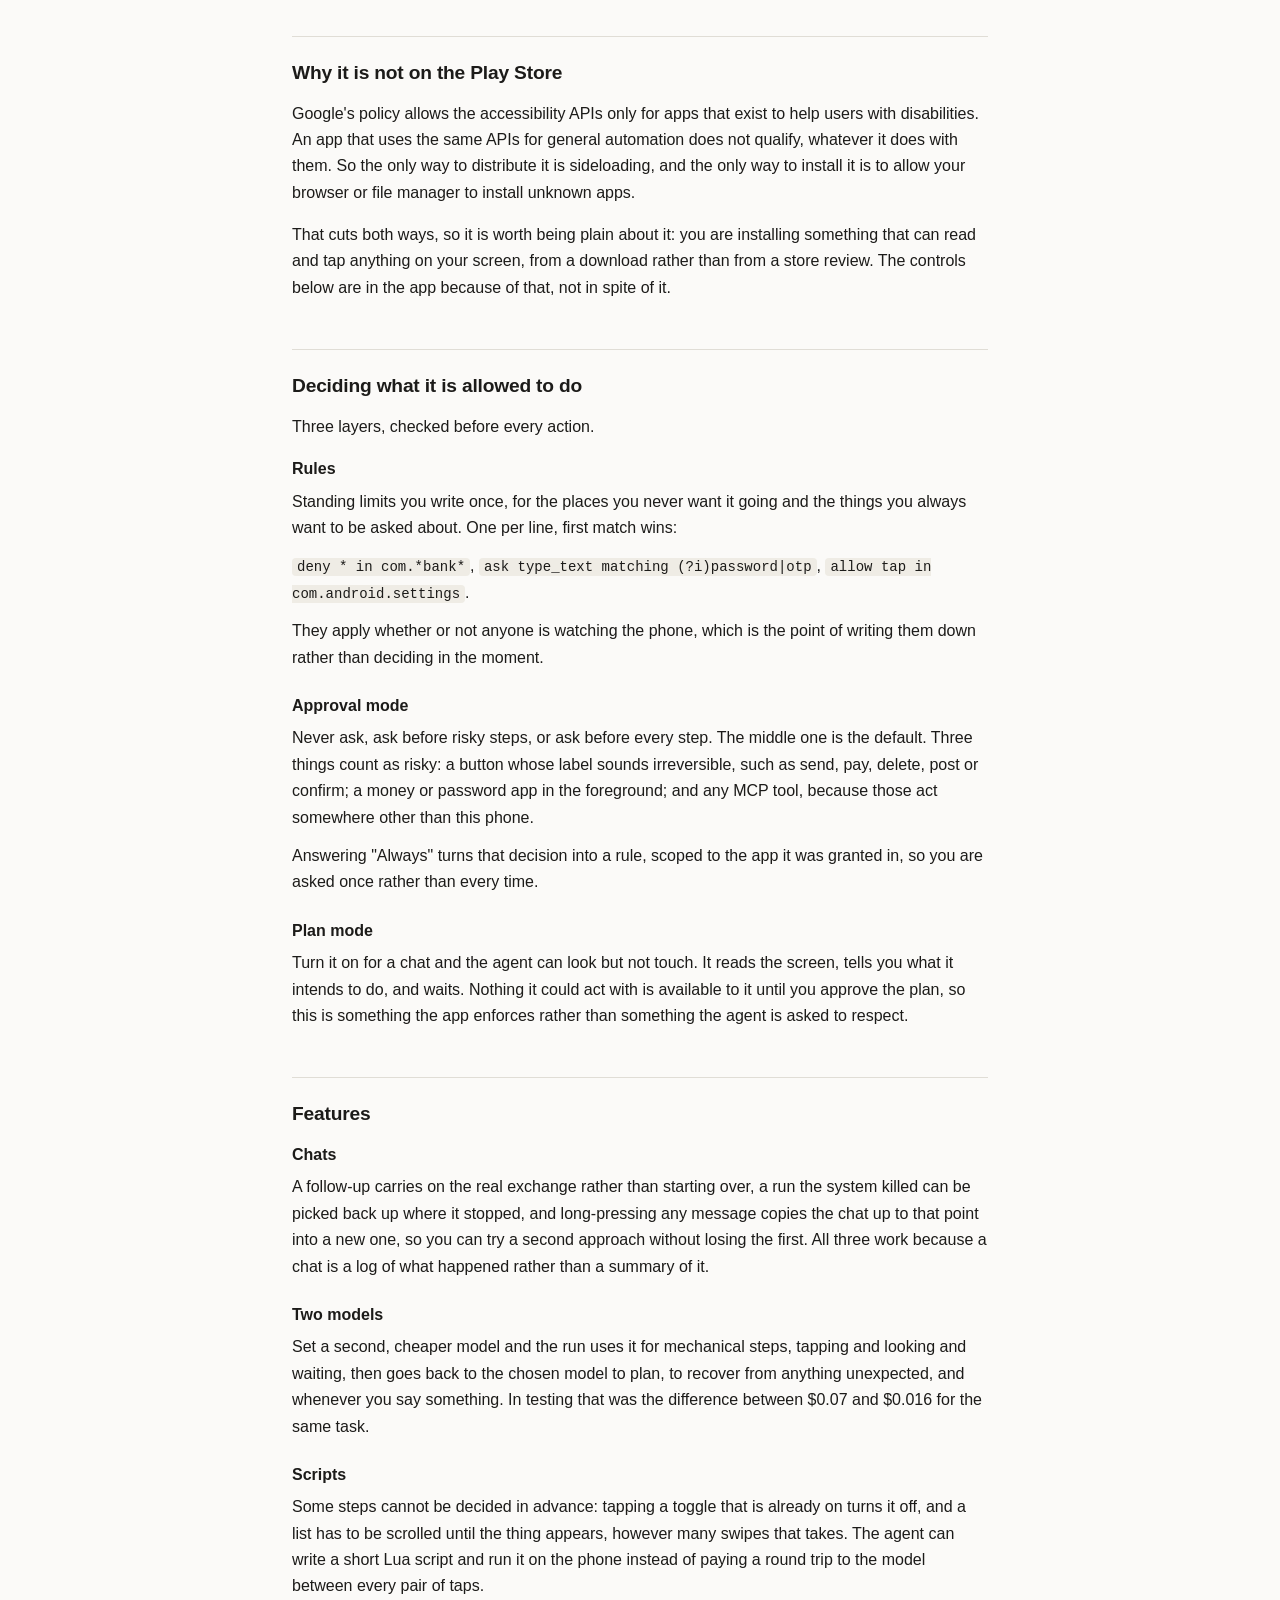
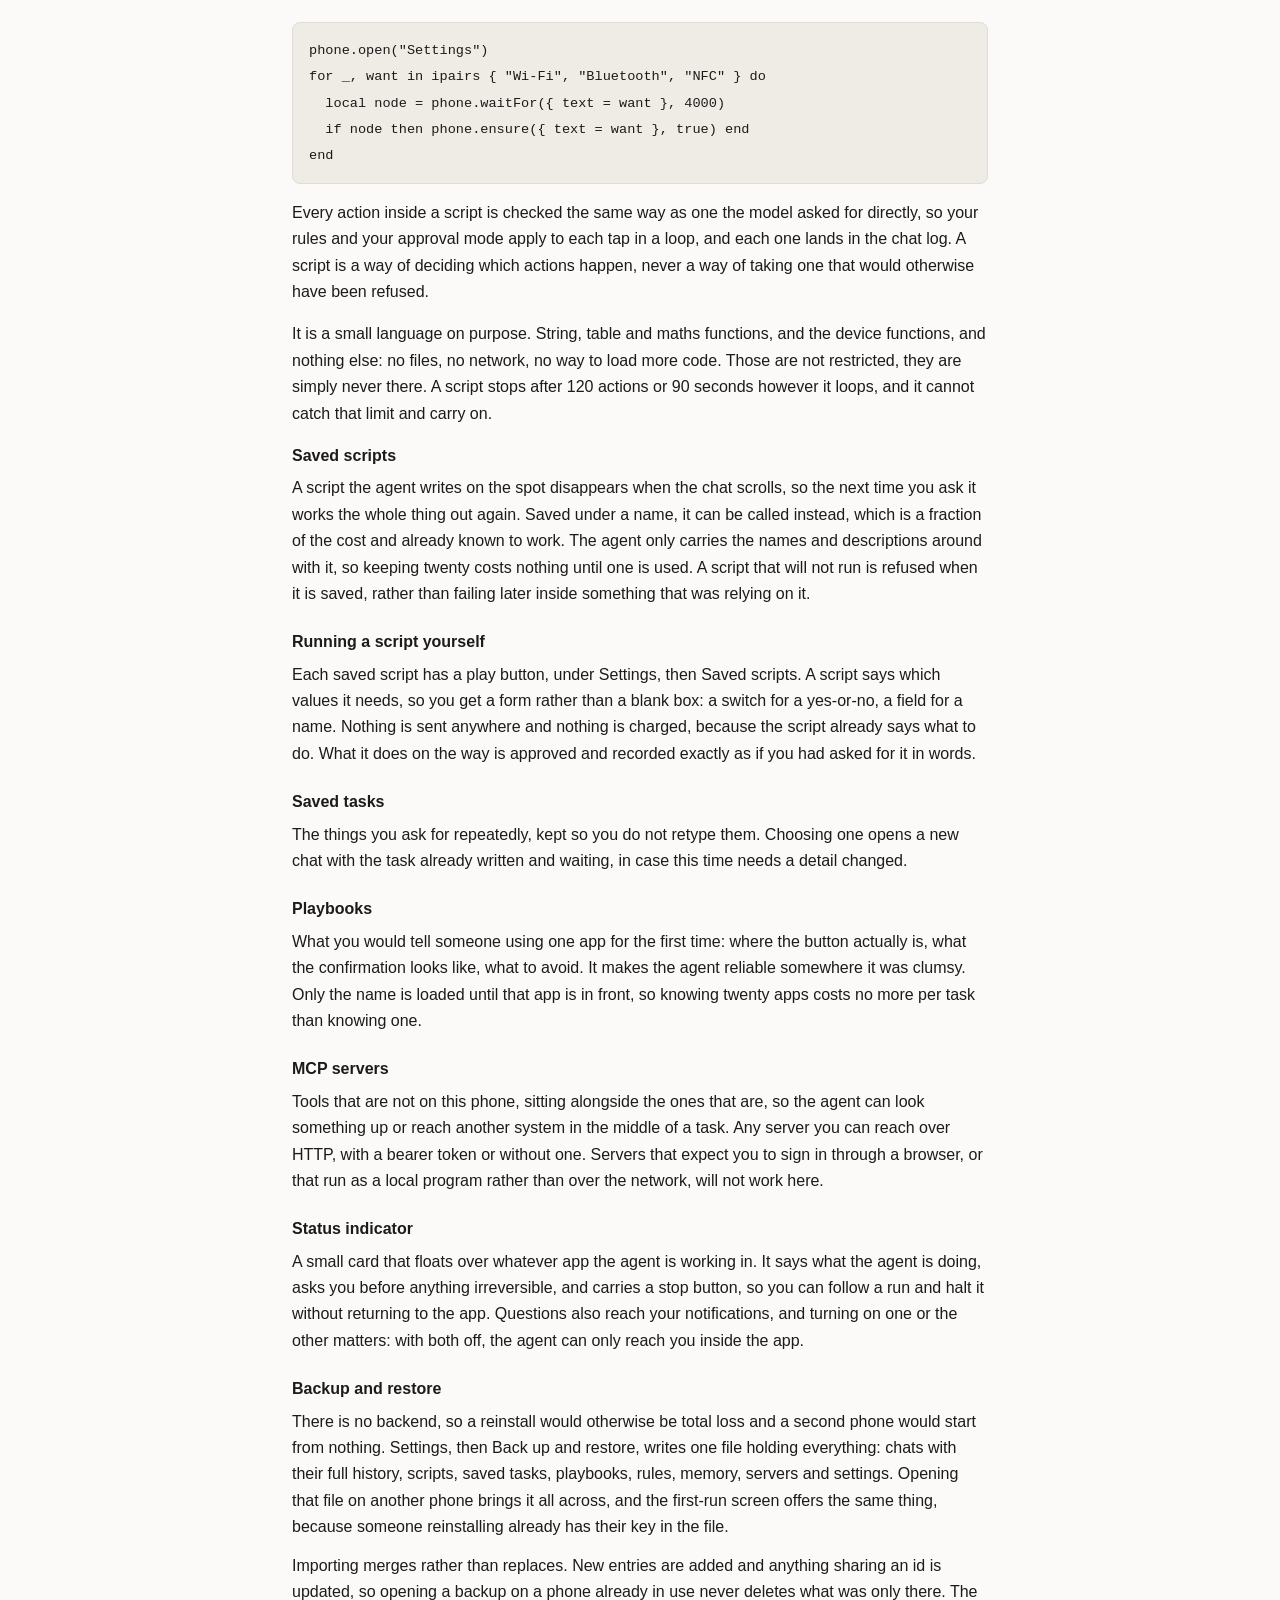
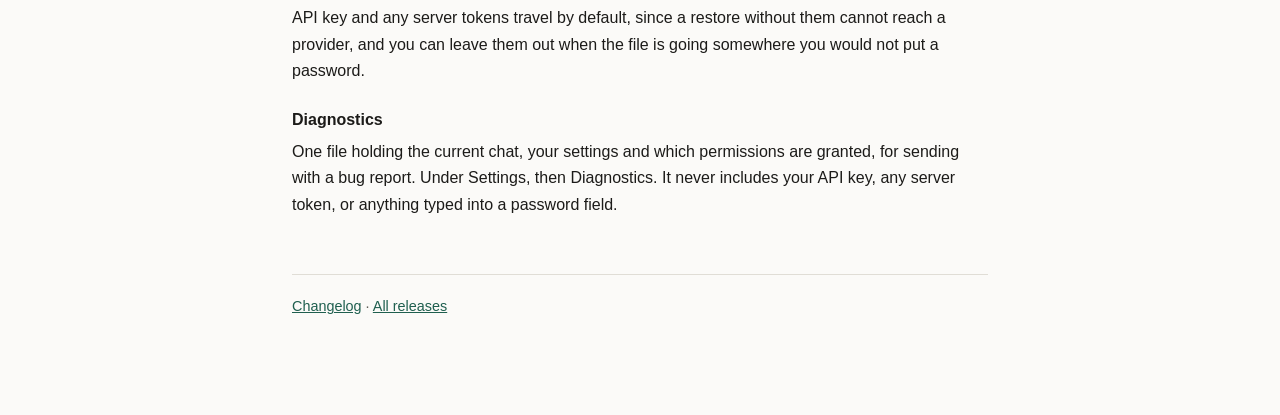
==== commit 544dec71: "Link the site repo from the navbar" ====
--- a/index.html
+++ b/index.html
@@ -14,6 +14,11 @@
   <a href="./">Overview</a>
   <a href="changelog.html">Changelog</a>
   <a href="https://github.com/Fox-Islam/android-agent-builds/releases">All releases</a>
+  <a class="gh" href="https://github.com/Fox-Islam/android-agent-site" aria-label="This site on GitHub">
+    <svg viewBox="0 0 16 16" width="18" height="18" aria-hidden="true" focusable="false">
+      <path fill="currentColor" d="M8 0C3.58 0 0 3.58 0 8c0 3.54 2.29 6.53 5.47 7.59.4.07.55-.17.55-.38 0-.19-.01-.82-.01-1.49-2.01.37-2.53-.49-2.69-.94-.09-.23-.48-.94-.82-1.13-.28-.15-.68-.52-.01-.53.63-.01 1.08.58 1.23.82.72 1.21 1.87.87 2.33.66.07-.52.28-.87.51-1.07-1.78-.2-3.64-.89-3.64-3.95 0-.87.31-1.59.82-2.15-.08-.2-.36-1.02.08-2.12 0 0 .67-.21 2.2.82a7.4 7.4 0 0 1 2-.27c.68 0 1.36.09 2 .27 1.53-1.04 2.2-.82 2.2-.82.44 1.1.16 1.92.08 2.12.51.56.82 1.27.82 2.15 0 3.07-1.87 3.75-3.65 3.95.29.25.54.73.54 1.48 0 1.07-.01 1.93-.01 2.2 0 .21.15.46.55.38A8.01 8.01 0 0 0 16 8c0-4.42-3.58-8-8-8Z"/>
+    </svg>
+  </a>
 </nav>
 
 <h1>Android Agent</h1>
--- a/style.css
+++ b/style.css
@@ -133,12 +133,21 @@
 
 nav.top {
   display: flex;
+  align-items: center;
   gap: 18px;
   font-size: 0.9rem;
   margin-bottom: 40px;
   padding-bottom: 14px;
   border-bottom: 1px solid var(--rule);
 }
+
+nav.top .gh {
+  margin-left: auto;
+  display: inline-flex;
+  color: var(--muted);
+}
+
+nav.top .gh:hover { color: var(--fg); }
 
 footer {
   margin-top: 56px;
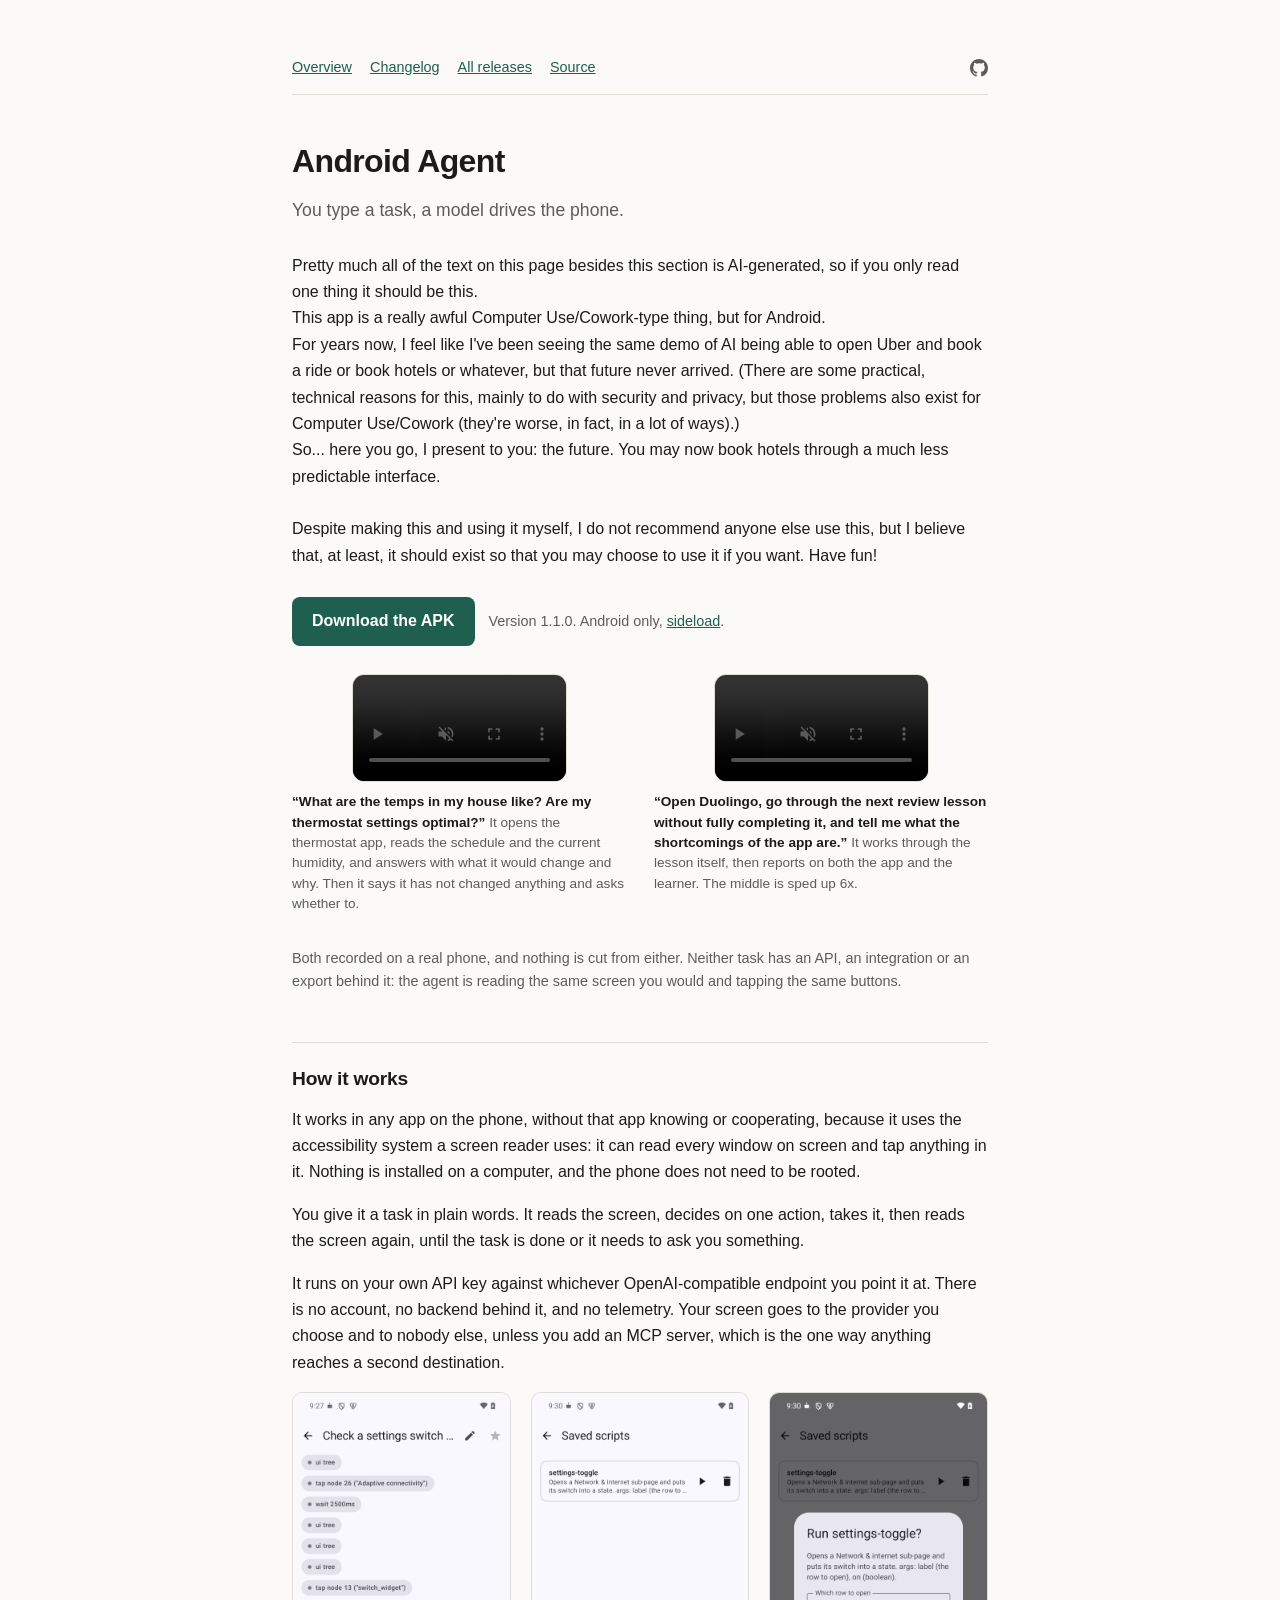
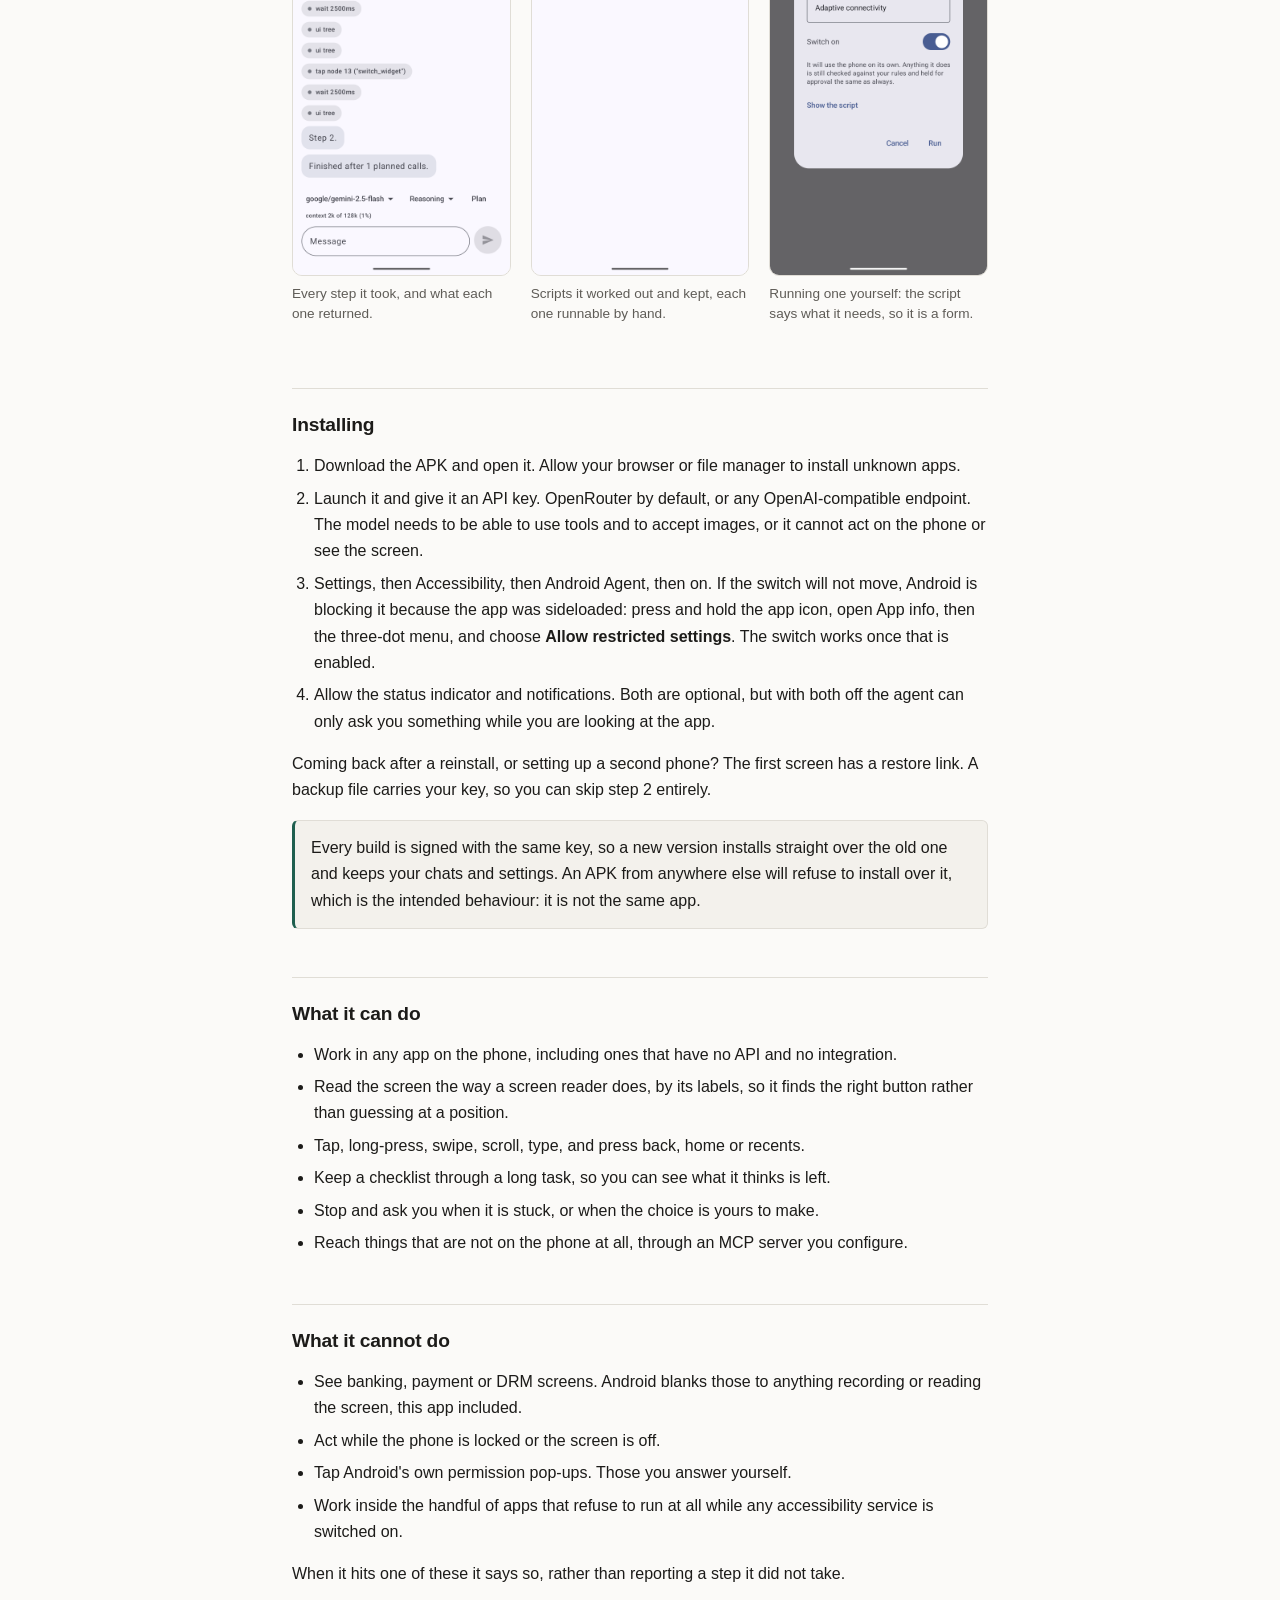
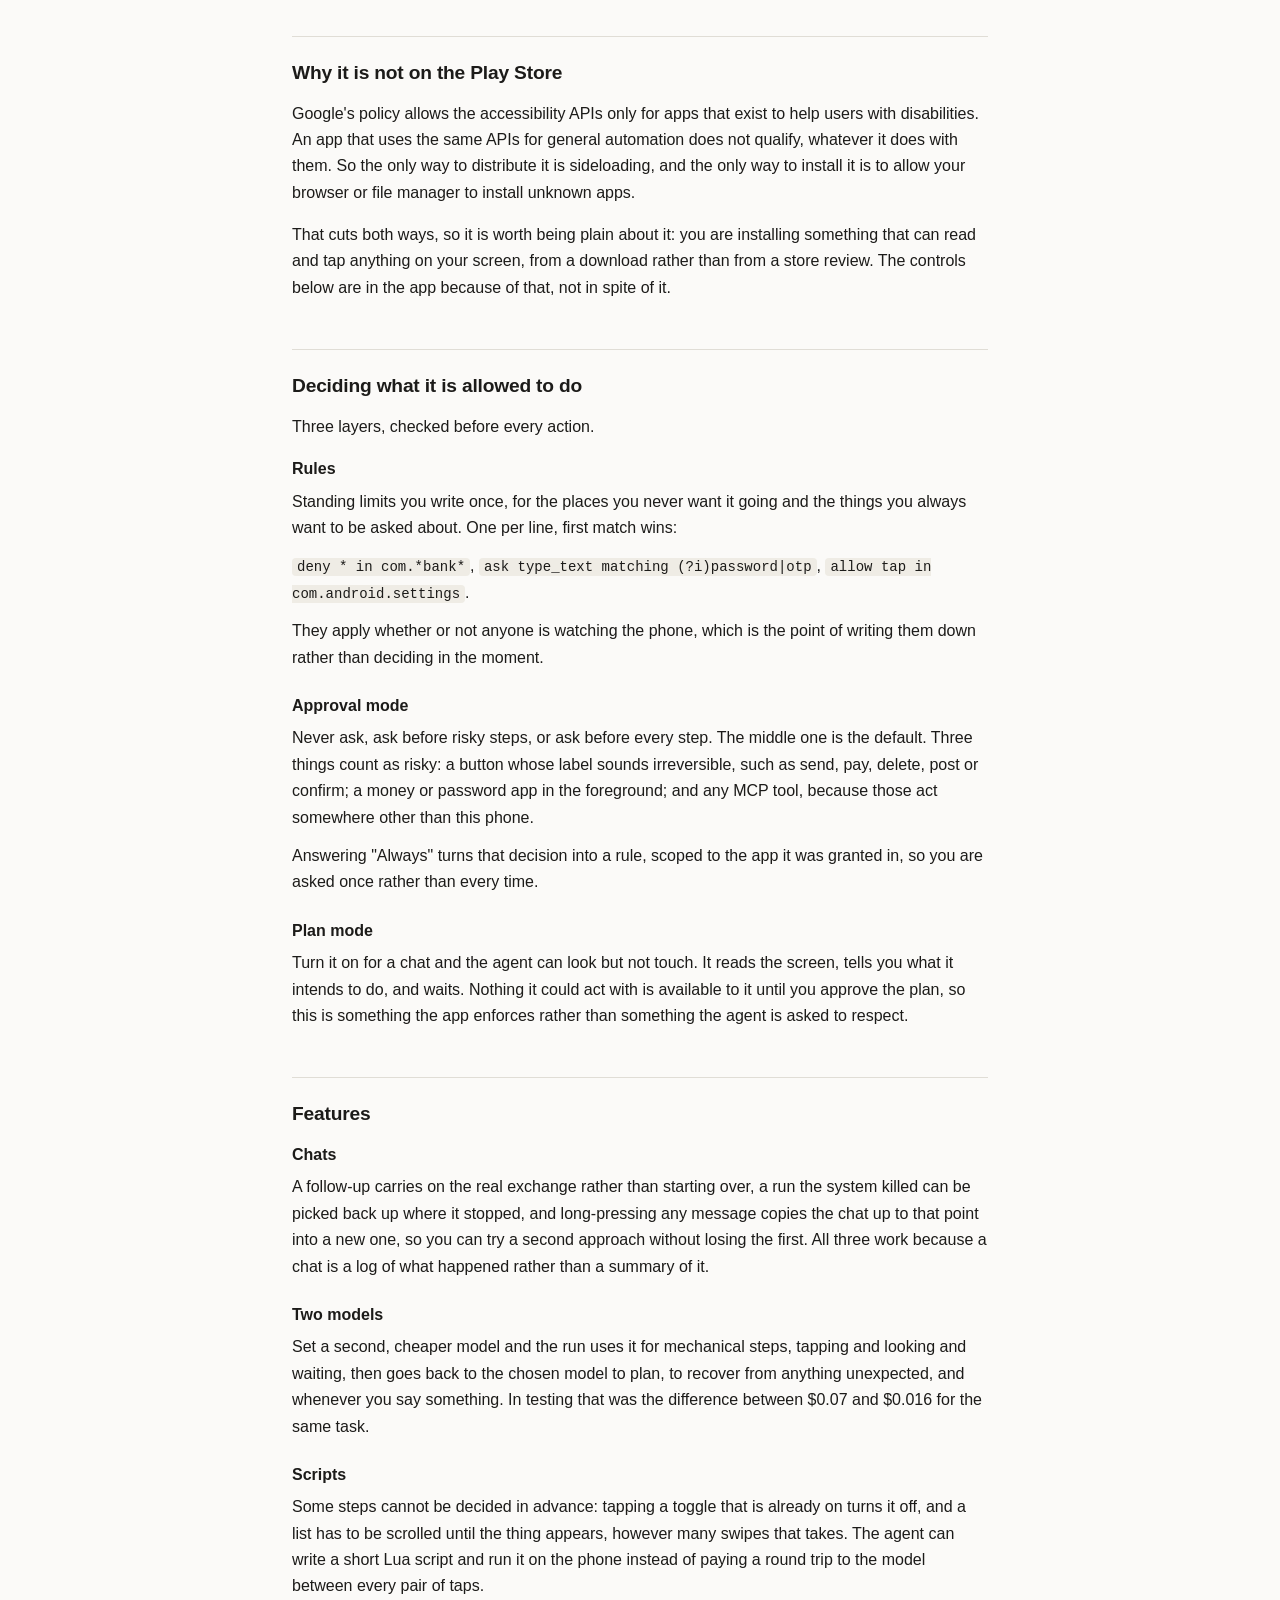
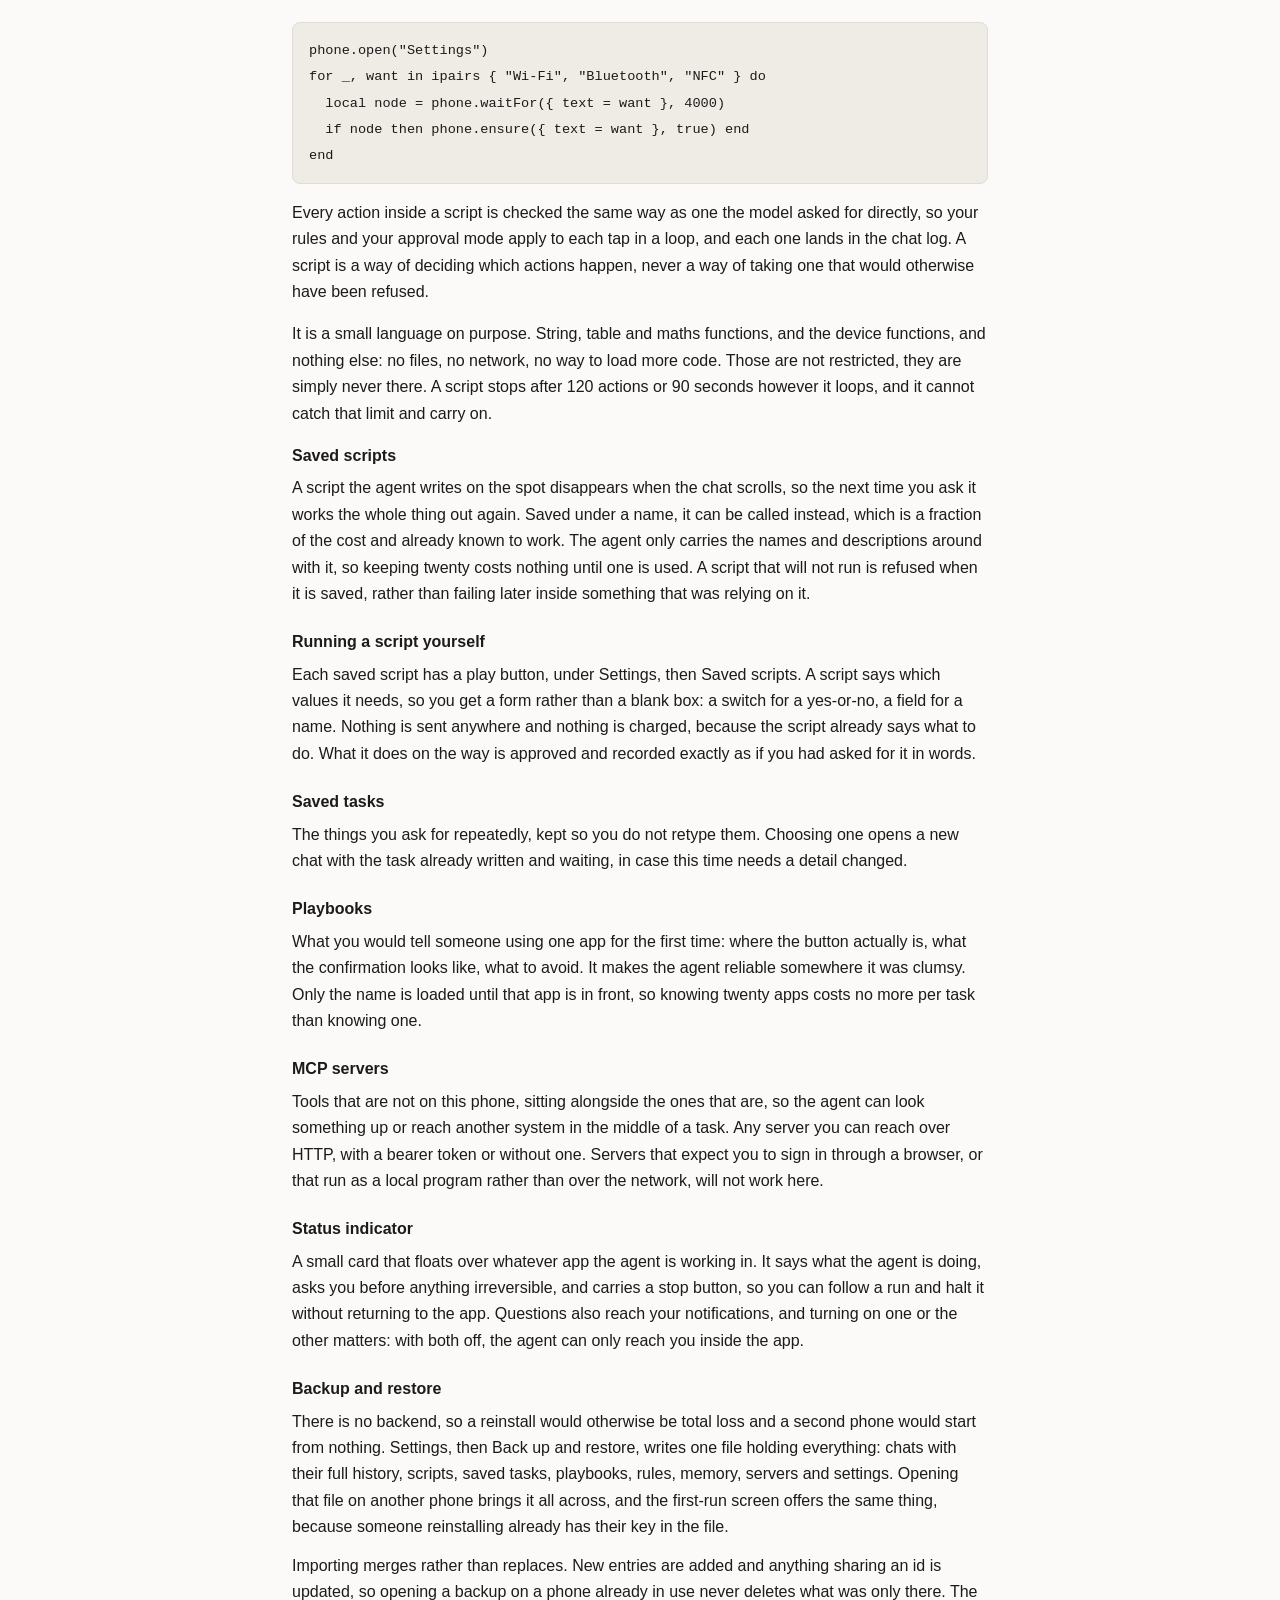
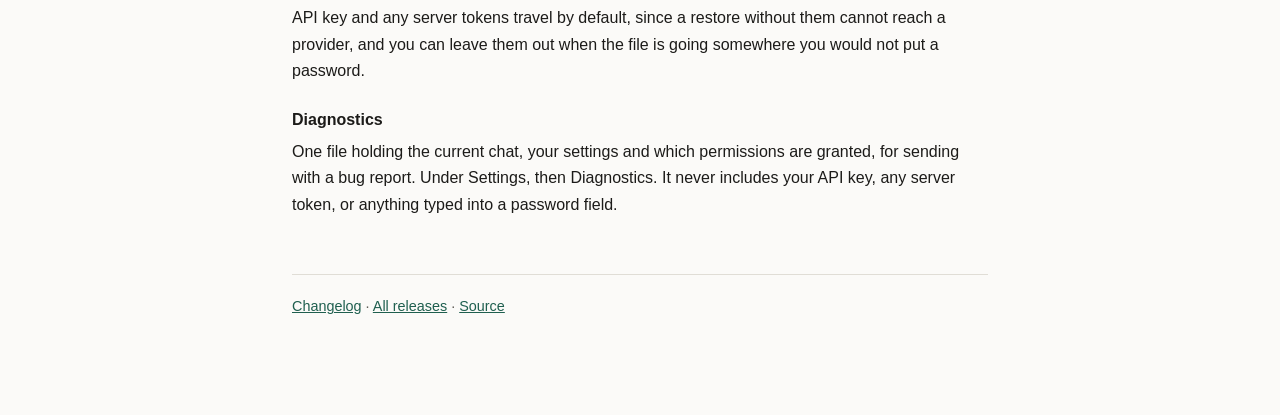
==== commit b623bf35: "Update links" ====
--- a/index.html
+++ b/index.html
@@ -13,7 +13,8 @@
 <nav class="top">
   <a href="./">Overview</a>
   <a href="changelog.html">Changelog</a>
-  <a href="https://github.com/Fox-Islam/android-agent-builds/releases">All releases</a>
+  <a href="https://github.com/Fox-Islam/android-agent/releases">All releases</a>
+  <a href="https://github.com/Fox-Islam/android-agent">Source</a>
   <a class="gh" href="https://github.com/Fox-Islam/android-agent-site" aria-label="This site on GitHub">
     <svg viewBox="0 0 16 16" width="18" height="18" aria-hidden="true" focusable="false">
       <path fill="currentColor" d="M8 0C3.58 0 0 3.58 0 8c0 3.54 2.29 6.53 5.47 7.59.4.07.55-.17.55-.38 0-.19-.01-.82-.01-1.49-2.01.37-2.53-.49-2.69-.94-.09-.23-.48-.94-.82-1.13-.28-.15-.68-.52-.01-.53.63-.01 1.08.58 1.23.82.72 1.21 1.87.87 2.33.66.07-.52.28-.87.51-1.07-1.78-.2-3.64-.89-3.64-3.95 0-.87.31-1.59.82-2.15-.08-.2-.36-1.02.08-2.12 0 0 .67-.21 2.2.82a7.4 7.4 0 0 1 2-.27c.68 0 1.36.09 2 .27 1.53-1.04 2.2-.82 2.2-.82.44 1.1.16 1.92.08 2.12.51.56.82 1.27.82 2.15 0 3.07-1.87 3.75-3.65 3.95.29.25.54.73.54 1.48 0 1.07-.01 1.93-.01 2.2 0 .21.15.46.55.38A8.01 8.01 0 0 0 16 8c0-4.42-3.58-8-8-8Z"/>
@@ -32,7 +33,7 @@
 </p>
 
 <div class="download">
-  <a class="btn" href="https://github.com/Fox-Islam/android-agent-builds/releases/latest/download/android-agent.apk">Download the APK</a>
+  <a class="btn" href="https://github.com/Fox-Islam/android-agent/releases/latest/download/android-agent.apk">Download the APK</a>
   <span class="meta">Version 1.1.0. Android only, <a href="#installing">sideload</a>.</span>
 </div>
 
@@ -298,7 +299,8 @@
 
 <footer>
   <p><a href="changelog.html">Changelog</a> &middot;
-     <a href="https://github.com/Fox-Islam/android-agent-builds/releases">All releases</a></p>
+     <a href="https://github.com/Fox-Islam/android-agent/releases">All releases</a> &middot;
+     <a href="https://github.com/Fox-Islam/android-agent">Source</a></p>
 </footer>
 
 </div>
